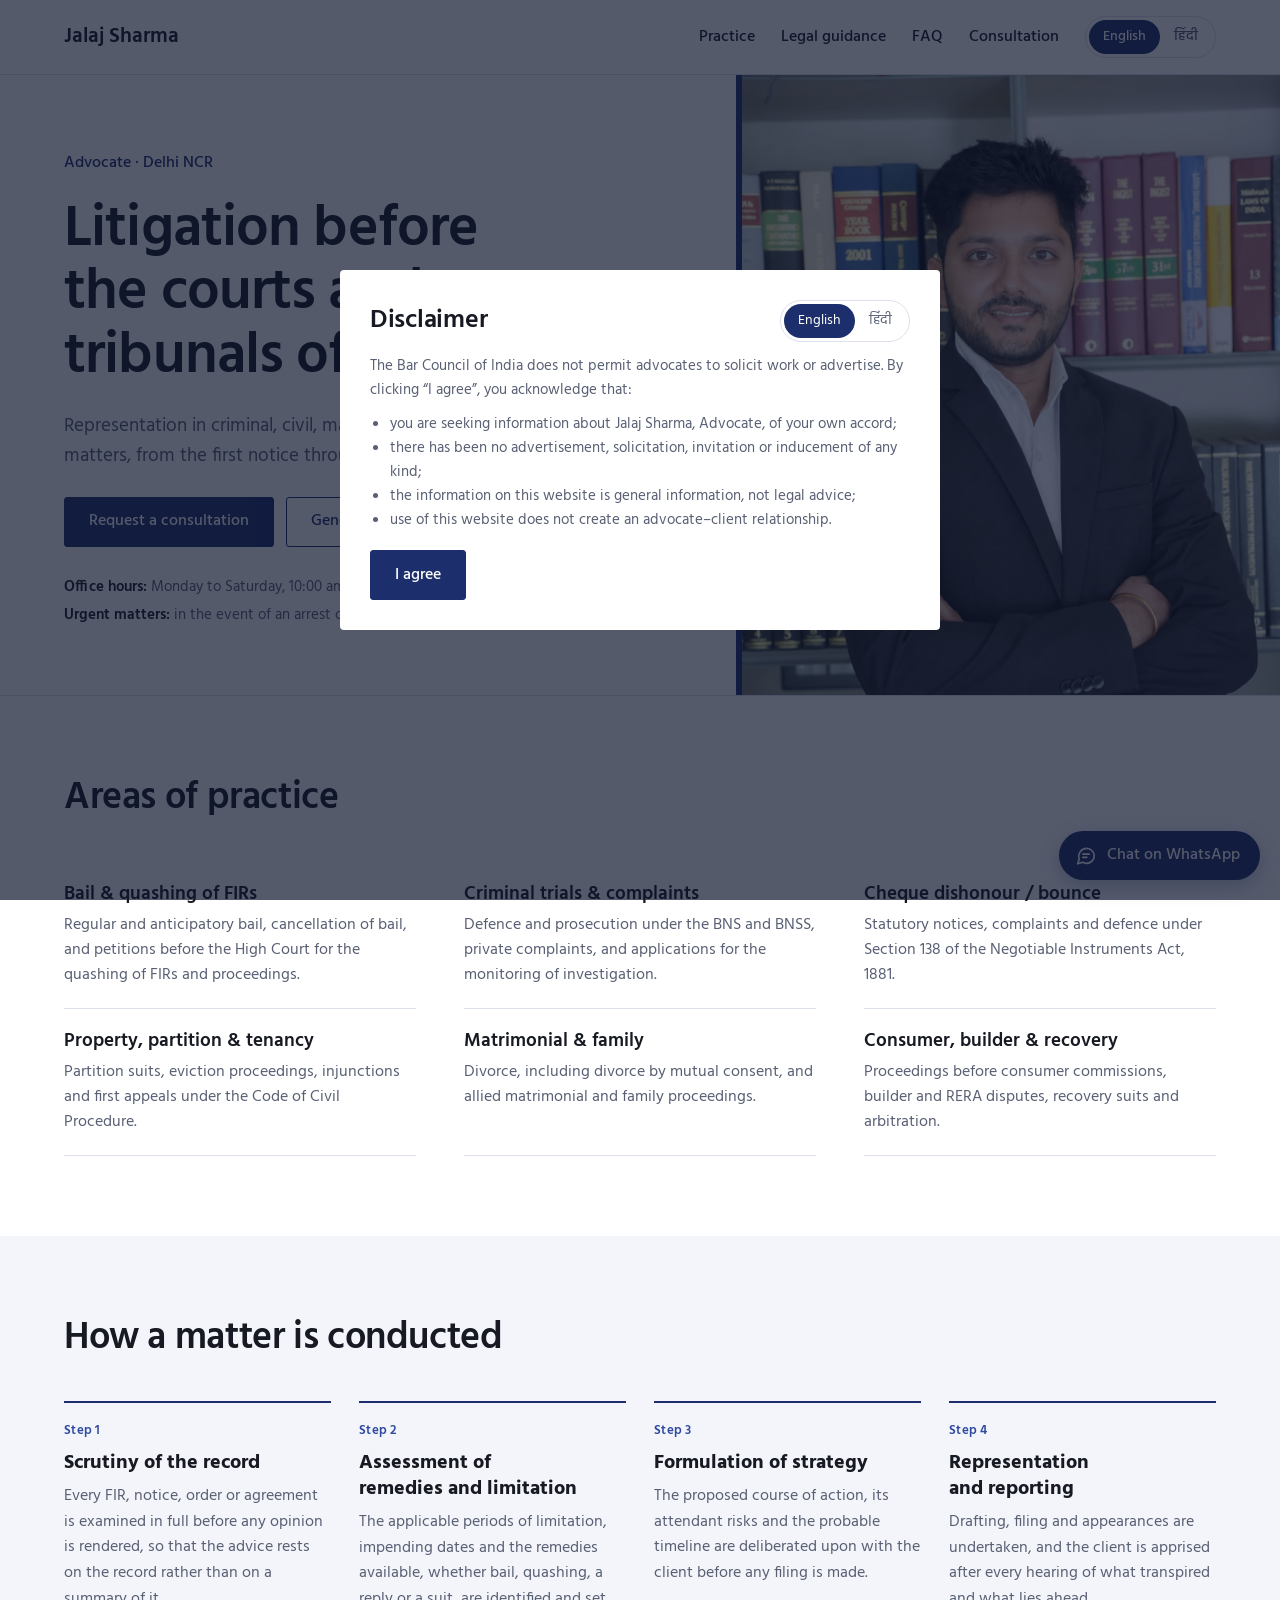
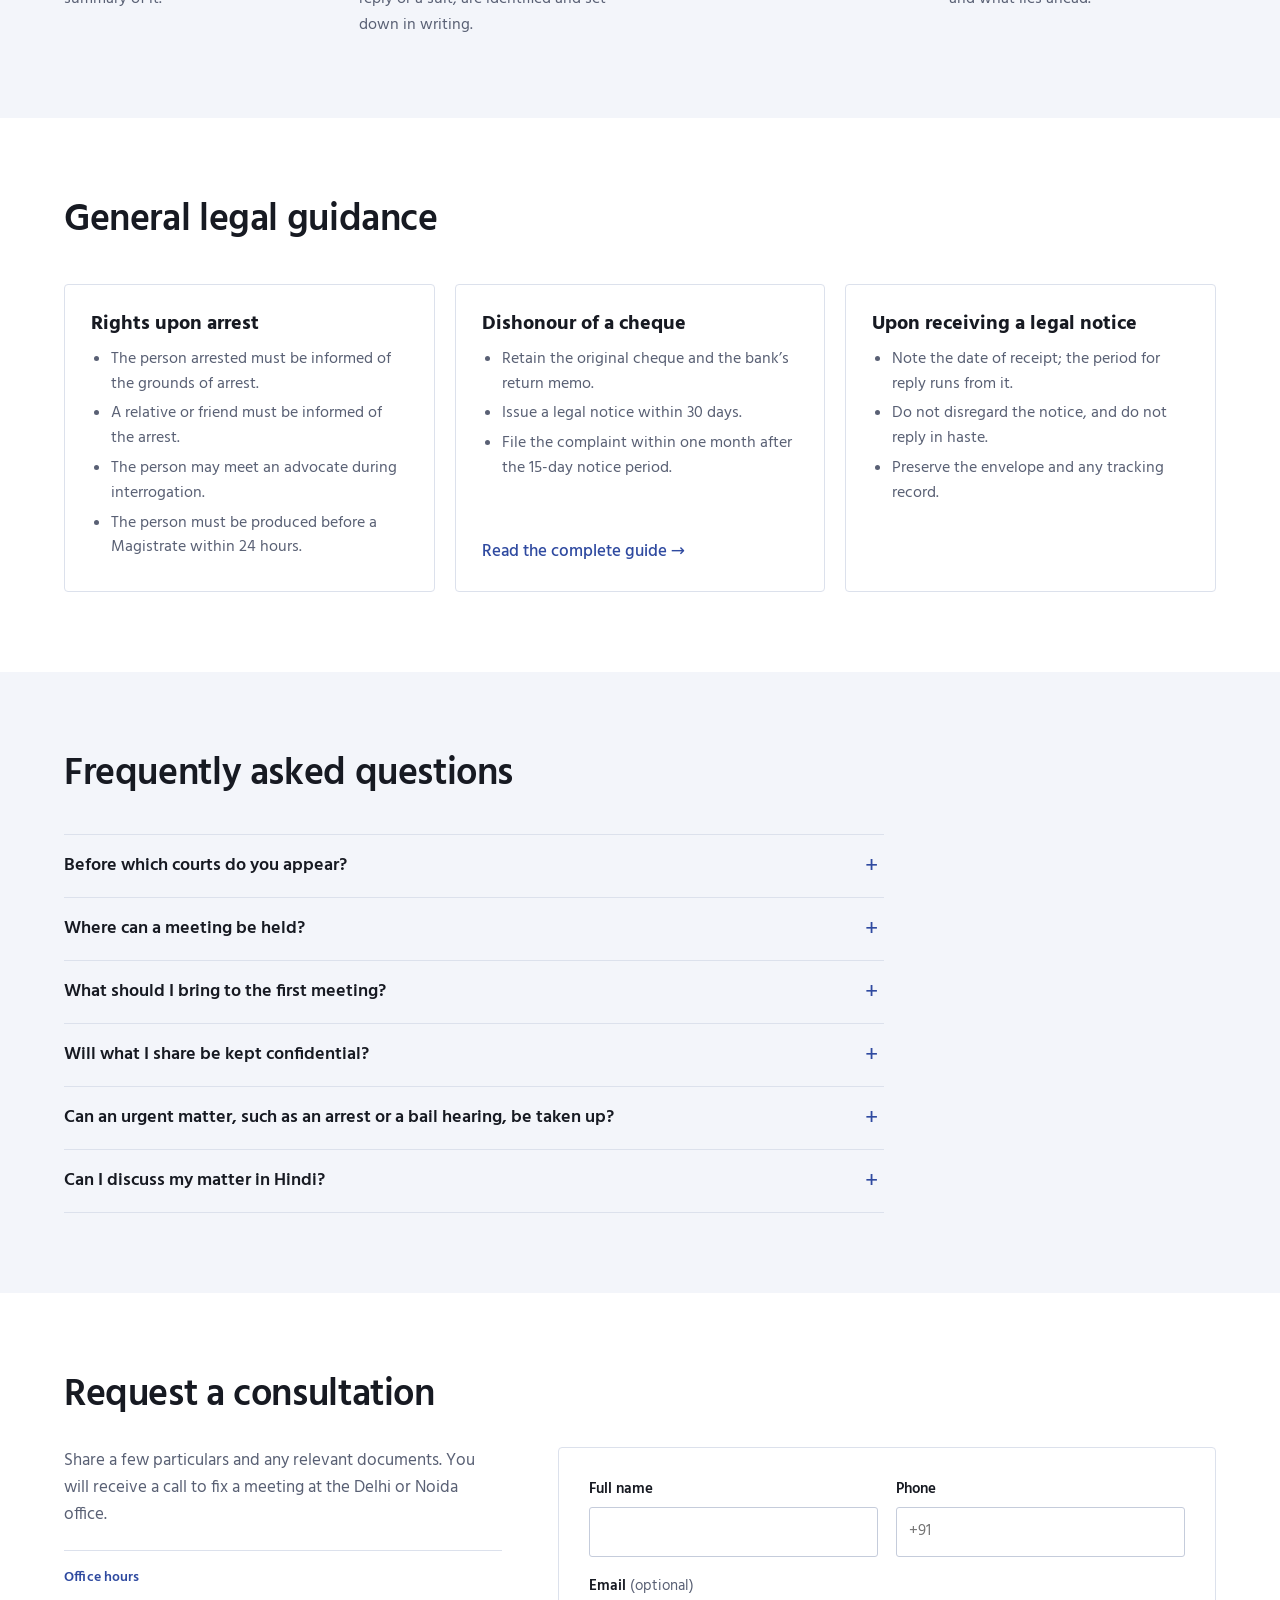
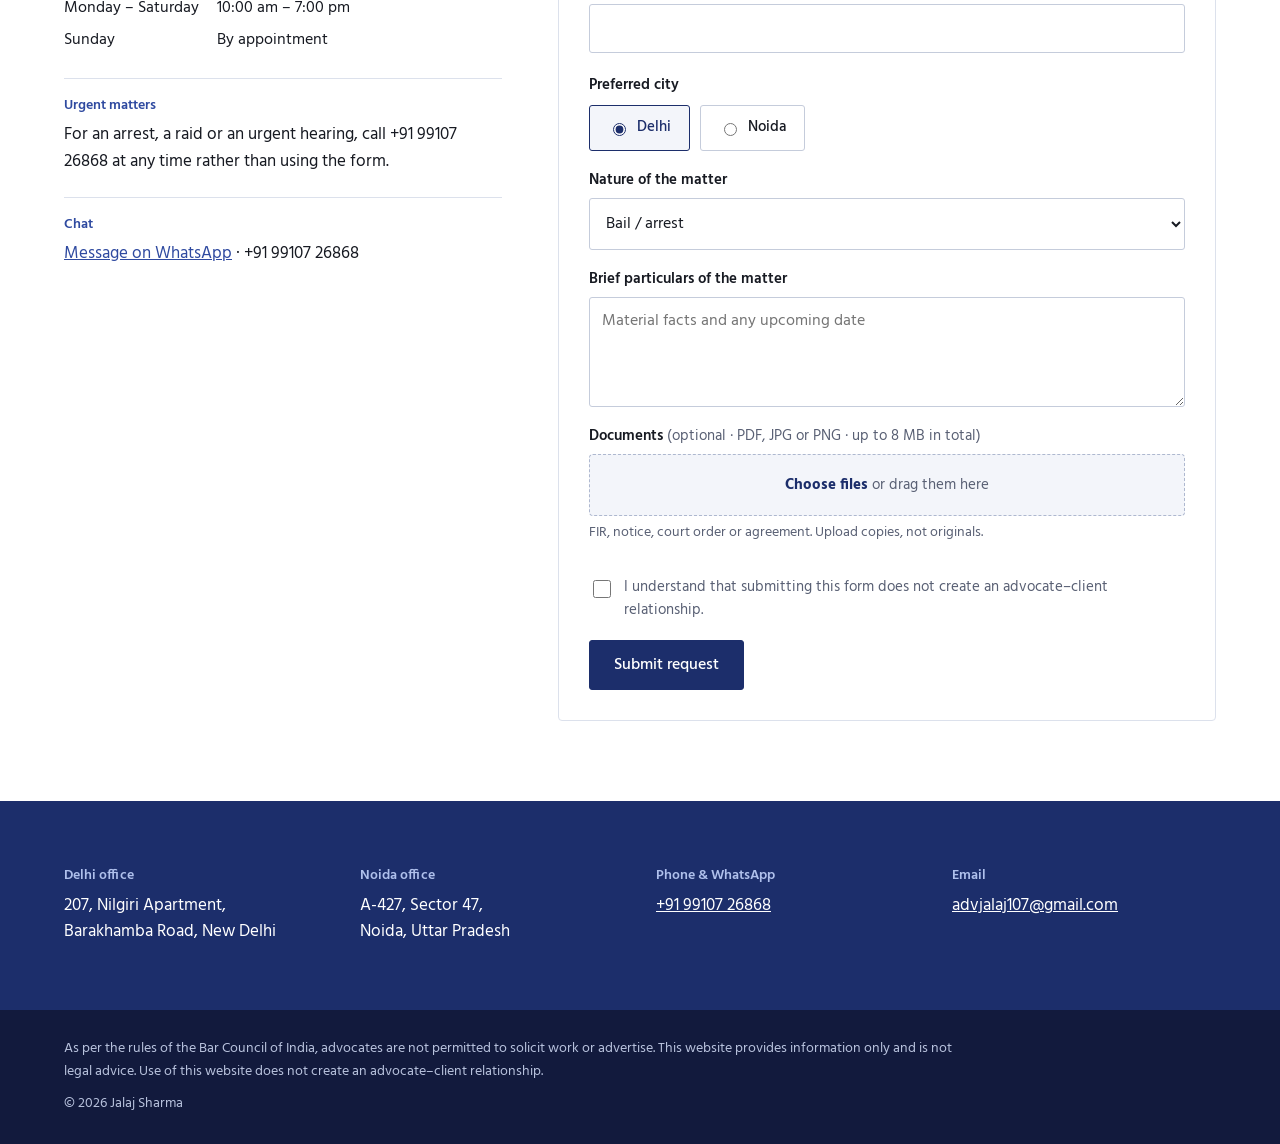
==== index.html @ ebbfea92 "Confirm office hours and urgent-matters answer Co-Authored-By: Claude Opus 5.5 <noreply@anthropic.co" ====
<!doctype html>
<html lang="en" data-lang="en">
<head>
<meta charset="utf-8">
<meta name="viewport" content="width=device-width, initial-scale=1, viewport-fit=cover">
<title>Jalaj Sharma, Advocate | Delhi NCR</title>
<meta name="description" content="Jalaj Sharma, Advocate, Delhi NCR. Criminal cases, bail, quashing of FIR, cheque bounce (Section 138), property, divorce and consumer cases before the courts and tribunals of Delhi NCR, with offices in Delhi and Noida.">
<link rel="canonical" href="https://advjalajsharma.in/">
<meta property="og:type" content="website">
<meta property="og:title" content="Jalaj Sharma, Advocate">
<meta property="og:description" content="Litigation before the courts and tribunals of Delhi NCR.">
<meta property="og:url" content="https://advjalajsharma.in/">
<meta property="og:image" content="https://advjalajsharma.in/assets/share.jpg">
<meta name="twitter:card" content="summary_large_image">
<link rel="icon" href="assets/favicon.svg" type="image/svg+xml">
<script type="application/ld+json">
{
  "@context": "https://schema.org",
  "@type": "Person",
  "name": "Jalaj Sharma",
  "jobTitle": "Advocate",
  "description": "Advocate practising civil and criminal law before the courts and tribunals of Delhi NCR.",
  "url": "https://advjalajsharma.in/",
  "image": "https://advjalajsharma.in/assets/jalaj-sharma.jpg",
  "email": "mailto:advjalaj107@gmail.com",
  "telephone": "+91-9910726868",
  "address": [{
    "@type": "PostalAddress",
    "streetAddress": "207, Nilgiri Apartment, Barakhamba Road",
    "addressLocality": "New Delhi",
    "addressRegion": "Delhi",
    "postalCode": "110001",
    "addressCountry": "IN"
  }, {
    "@type": "PostalAddress",
    "streetAddress": "A-427, Sector 47",
    "addressLocality": "Noida",
    "addressRegion": "Uttar Pradesh",
    "addressCountry": "IN"
  }],
  "knowsAbout": ["Criminal law", "Bail", "Quashing of FIR", "Cheque bounce cases", "Section 138 Negotiable Instruments Act", "Consumer disputes", "Property and partition disputes", "Matrimonial law"],
  "knowsLanguage": ["English", "Hindi"],
  "openingHours": "Mo-Sa 10:00-19:00"
}
</script>
<link rel="preconnect" href="https://fonts.googleapis.com">
<link rel="preconnect" href="https://fonts.gstatic.com" crossorigin>
<link href="https://fonts.googleapis.com/css2?family=Hind:wght@400;500;600&display=swap" rel="stylesheet">
<link rel="stylesheet" href="assets/site.css">
</head>
<body data-page="home">
<div class="gate" id="gate" role="dialog" aria-modal="true" aria-labelledby="gate-title">
  <div class="gate-box">
    <div class="gate-top">
      <h2 id="gate-title"><span class="e">Disclaimer</span><span class="h">अस्वीकरण</span></h2>
      <div class="lang" role="group" aria-label="Language">
        <button type="button" data-set="en" aria-pressed="true">English</button>
        <button type="button" data-set="hi" aria-pressed="false">हिंदी</button>
      </div>
    </div>
    <p class="e">The Bar Council of India does not permit advocates to solicit work or advertise. By clicking “I agree”, you acknowledge that:</p>
    <p class="h">बार काउंसिल ऑफ़ इंडिया के नियमों के अनुसार अधिवक्ता काम माँगने या विज्ञापन करने के लिए अधिकृत नहीं हैं। “मैं सहमत हूँ” पर क्लिक करके आप स्वीकार करते हैं कि:</p>
    <ul>
      <li><span class="e">you are seeking information about Jalaj Sharma, Advocate, of your own accord;</span><span class="h">आप अपनी इच्छा से जलज शर्मा, अधिवक्ता, के बारे में जानकारी ले रहे हैं;</span></li>
      <li><span class="e">there has been no advertisement, solicitation, invitation or inducement of any kind;</span><span class="h">किसी प्रकार का विज्ञापन, आग्रह, निमंत्रण या प्रलोभन नहीं दिया गया है;</span></li>
      <li><span class="e">the information on this website is general information, not legal advice;</span><span class="h">इस वेबसाइट की जानकारी केवल सामान्य जानकारी है, कानूनी सलाह नहीं;</span></li>
      <li><span class="e">use of this website does not create an advocate–client relationship.</span><span class="h">इस वेबसाइट के उपयोग से अधिवक्ता–मुवक्किल संबंध नहीं बनता।</span></li>
    </ul>
    <button type="button" class="btn btn-p" id="agree"><span class="e">I agree</span><span class="h">मैं सहमत हूँ</span></button>
  </div>
</div>


<a class="skip" href="#top">Skip to content</a>

<header>
  <div class="wrap bar">
    <a class="brand" href="#top"><span class="e">Jalaj Sharma</span><span class="h">जलज शर्मा</span></a>
    <nav aria-label="Main">
      <a href="#practice"><span class="e">Practice</span><span class="h">प्रैक्टिस</span></a>
      <a href="#guidance"><span class="e">Legal guidance</span><span class="h">कानूनी जानकारी</span></a>
      <a href="#faq"><span class="e">FAQ</span><span class="h">सवाल-जवाब</span></a>
      <a href="#consult"><span class="e">Consultation</span><span class="h">परामर्श</span></a>
      <div class="lang" role="group" aria-label="Language">
        <button type="button" data-set="en" aria-pressed="true">English</button>
        <button type="button" data-set="hi" aria-pressed="false">हिंदी</button>
      </div>
    </nav>
  </div>
</header>

<main id="top">
  <section class="hero">
    <div class="hero-txt">
      <div class="role"><span class="e">Advocate · Delhi NCR</span><span class="h">अधिवक्ता · दिल्ली एनसीआर</span></div>
      <h1><span class="e">Litigation before the courts and tribunals of <span class="u">Delhi NCR.</span></span><span class="h"><span class="u">दिल्ली एनसीआर</span> की अदालतों और न्यायाधिकरणों के समक्ष वकालत।</span></h1>
      <p class="lead"><span class="e">Representation in criminal, civil, matrimonial, property and consumer matters, from the first notice through to final arguments.</span><span class="h">फ़ौजदारी, दीवानी, वैवाहिक, संपत्ति और उपभोक्ता मामलों में पैरवी, पहले नोटिस से लेकर अंतिम बहस तक।</span></p>
      <div class="btns">
        <a class="btn btn-p" href="#consult"><span class="e">Request a consultation</span><span class="h">परामर्श का अनुरोध करें</span></a>
        <a class="btn btn-s" href="#guidance"><span class="e">General legal guidance</span><span class="h">सामान्य कानूनी जानकारी</span></a>
      </div>
      <div class="hours-strip">
        <span><b><span class="e">Office hours:</span><span class="h">कार्यालय समय:</span></b> <span class="e">Monday to Saturday, 10:00 am – 7:00 pm</span><span class="h">सोमवार से शनिवार, सुबह 10:00 – शाम 7:00</span></span>
        <span><b><span class="e">Urgent matters:</span><span class="h">तत्काल मामले:</span></b> <span class="e">in the event of an arrest or bail hearing, call +91 99107 26868</span><span class="h">गिरफ़्तारी या ज़मानत की सुनवाई होने पर +91 99107 26868 पर कॉल करें</span></span>
      </div>
    </div>
    <div class="photo"><img src="assets/jalaj-sharma.jpg" alt="Jalaj Sharma, Advocate" width="1023" height="1538"></div>
  </section>

  <section id="practice" class="section">
    <div class="wrap">
      <h2><span class="e">Areas of practice</span><span class="h">प्रैक्टिस के क्षेत्र</span></h2>
      <div class="practice">
        <div class="p-row"><h3><span class="e">Bail &amp; quashing of FIRs</span><span class="h">ज़मानत और एफ़आईआर रद्द कराना</span></h3><p><span class="e">Regular and anticipatory bail, cancellation of bail, and petitions before the High Court for the quashing of FIRs and proceedings.</span><span class="h">नियमित व अग्रिम ज़मानत, ज़मानत रद्द कराना, और उच्च न्यायालय में एफ़आईआर व कार्यवाही रद्द कराने की याचिकाएँ।</span></p></div>
        <div class="p-row"><h3><span class="e">Criminal trials &amp; complaints</span><span class="h">फ़ौजदारी मुकदमे और शिकायतें</span></h3><p><span class="e">Defence and prosecution under the BNS and BNSS, private complaints, and applications for the monitoring of investigation.</span><span class="h">बीएनएस और बीएनएसएस के तहत बचाव और अभियोजन, निजी शिकायतें, तथा जाँच की निगरानी के आवेदन।</span></p></div>
        <div class="p-row"><h3><span class="e">Cheque dishonour / bounce</span><span class="h">चेक बाउंस (धारा 138)</span></h3><p><span class="e">Statutory notices, complaints and defence under Section 138 of the Negotiable Instruments Act, 1881.</span><span class="h">परक्राम्य लिखत अधिनियम, 1881 की धारा 138 के तहत लीगल नोटिस, शिकायत और बचाव।</span></p></div>
        <div class="p-row"><h3><span class="e">Property, partition &amp; tenancy</span><span class="h">संपत्ति, बँटवारा और किरायेदारी</span></h3><p><span class="e">Partition suits, eviction proceedings, injunctions and first appeals under the Code of Civil Procedure.</span><span class="h">सिविल प्रक्रिया संहिता के तहत बँटवारे के वाद, बेदखली की कार्यवाही, निषेधाज्ञा और प्रथम अपीलें।</span></p></div>
        <div class="p-row"><h3><span class="e">Matrimonial &amp; family</span><span class="h">वैवाहिक और पारिवारिक मामले</span></h3><p><span class="e">Divorce, including divorce by mutual consent, and allied matrimonial and family proceedings.</span><span class="h">आपसी सहमति से तलाक सहित तलाक, और उससे जुड़ी वैवाहिक व पारिवारिक कार्यवाही।</span></p></div>
        <div class="p-row"><h3><span class="e">Consumer, builder &amp; recovery</span><span class="h">उपभोक्ता, बिल्डर और वसूली</span></h3><p><span class="e">Proceedings before consumer commissions, builder and RERA disputes, recovery suits and arbitration.</span><span class="h">उपभोक्ता आयोगों के समक्ष कार्यवाही, बिल्डर व रेरा विवाद, वसूली के वाद और मध्यस्थता।</span></p></div>
      </div>
    </div>
  </section>

  <section class="section band">
    <div class="wrap">
      <h2><span class="e">How a matter is conducted</span><span class="h">मामले का संचालन कैसे होता है</span></h2>
      <div class="steps">
        <div class="step"><h3><span class="e">Scrutiny of the record</span><span class="h">अभिलेख की जाँच</span></h3><p><span class="e">Every FIR, notice, order or agreement is examined in full before any opinion is rendered, so that the advice rests on the record rather than on a summary of it.</span><span class="h">कोई भी राय देने से पहले एफ़आईआर, नोटिस, आदेश या अनुबंध को पूरा पढ़ा जाता है, ताकि सलाह सारांश पर नहीं, बल्कि रिकॉर्ड पर आधारित हो।</span></p></div>
        <div class="step"><h3><span class="e">Assessment of remedies and limitation</span><span class="h">उपायों और परिसीमा का आकलन</span></h3><p><span class="e">The applicable periods of limitation, impending dates and the remedies available, whether bail, quashing, a reply or a suit, are identified and set down in writing.</span><span class="h">लागू परिसीमा अवधि, आगामी तारीखें और उपलब्ध उपाय, जैसे ज़मानत, एफ़आईआर रद्द कराना, जवाब या वाद, पहचान कर लिखित रूप में तय किए जाते हैं।</span></p></div>
        <div class="step"><h3><span class="e">Formulation of strategy</span><span class="h">रणनीति का निर्धारण</span></h3><p><span class="e">The proposed course of action, its attendant risks and the probable timeline are deliberated upon with the client before any filing is made.</span><span class="h">प्रस्तावित कार्यवाही, उसके जोखिम और संभावित समय-सीमा पर कोई भी याचिका दायर करने से पहले मुवक्किल के साथ विचार किया जाता है।</span></p></div>
        <div class="step"><h3><span class="e">Representation and reporting</span><span class="h">पैरवी और नियमित सूचना</span></h3><p><span class="e">Drafting, filing and appearances are undertaken, and the client is apprised after every hearing of what transpired and what lies ahead.</span><span class="h">ड्राफ़्टिंग, फ़ाइलिंग और अदालत में पेशी की जाती है, और हर सुनवाई के बाद मुवक्किल को बताया जाता है कि क्या हुआ और आगे क्या होगा।</span></p></div>
      </div>
    </div>
  </section>

  <section id="guidance" class="section">
    <div class="wrap">
      <h2><span class="e">General legal guidance</span><span class="h">सामान्य कानूनी जानकारी</span></h2>
      <div class="g-grid">
        <div class="g-card">
          <h3><span class="e">Rights upon arrest</span><span class="h">गिरफ़्तारी पर अधिकार</span></h3>
          <ul>
            <li><span class="e">The person arrested must be informed of the grounds of arrest.</span><span class="h">गिरफ़्तार व्यक्ति को गिरफ़्तारी के कारण बताए जाने चाहिए।</span></li>
            <li><span class="e">A relative or friend must be informed of the arrest.</span><span class="h">उसके किसी रिश्तेदार या मित्र को गिरफ़्तारी की सूचना दी जानी चाहिए।</span></li>
            <li><span class="e">The person may meet an advocate during interrogation.</span><span class="h">पूछताछ के दौरान वह अपने अधिवक्ता से मिल सकता है।</span></li>
            <li><span class="e">The person must be produced before a Magistrate within 24 hours.</span><span class="h">उसे 24 घंटे के भीतर मजिस्ट्रेट के सामने पेश किया जाना चाहिए।</span></li>
          </ul>
        </div>
        <div class="g-card">
          <h3><span class="e">Dishonour of a cheque</span><span class="h">चेक बाउंस होने पर</span></h3>
          <ul>
            <li><span class="e">Retain the original cheque and the bank’s return memo.</span><span class="h">मूल चेक और बैंक का रिटर्न मेमो संभाल कर रखें।</span></li>
            <li><span class="e">Issue a legal notice within 30 days.</span><span class="h">30 दिन के भीतर लीगल नोटिस भेजें।</span></li>
            <li><span class="e">File the complaint within one month after the 15-day notice period.</span><span class="h">नोटिस की 15 दिन की अवधि के बाद एक महीने के भीतर शिकायत दायर करें।</span></li>
          </ul>
          <a class="more e" href="cheque-bounce-what-to-do.html">Read the complete guide →</a><a class="more h" href="cheque-bounce-kya-kare.html" lang="hi">पूरी गाइड पढ़ें →</a>
        </div>
        <div class="g-card">
          <h3><span class="e">Upon receiving a legal notice</span><span class="h">लीगल नोटिस मिलने पर</span></h3>
          <ul>
            <li><span class="e">Note the date of receipt; the period for reply runs from it.</span><span class="h">नोटिस मिलने की तारीख नोट करें; जवाब की अवधि उसी से गिनी जाती है।</span></li>
            <li><span class="e">Do not disregard the notice, and do not reply in haste.</span><span class="h">नोटिस को नज़रअंदाज़ न करें और जल्दबाज़ी में जवाब न दें।</span></li>
            <li><span class="e">Preserve the envelope and any tracking record.</span><span class="h">लिफ़ाफ़ा और ट्रैकिंग रिकॉर्ड संभाल कर रखें।</span></li>
          </ul>
        </div>
      </div>
    </div>
  </section>

  <section id="faq" class="section band">
    <div class="wrap">
      <h2><span class="e">Frequently asked questions</span><span class="h">अक्सर पूछे जाने वाले सवाल</span></h2>
      <div class="faq">
        <details><summary><span class="e">Before which courts do you appear?</span><span class="h">आप किन अदालतों में पेश होते हैं?</span></summary><div class="ans"><p class="e">The courts and tribunals of Delhi NCR, including the district courts, the High Court and consumer commissions.</p><p class="h">दिल्ली एनसीआर की अदालतें और न्यायाधिकरण, जिनमें ज़िला अदालतें, उच्च न्यायालय और उपभोक्ता आयोग शामिल हैं।</p></div></details>
        <details><summary><span class="e">Where can a meeting be held?</span><span class="h">मुलाकात कहाँ हो सकती है?</span></summary><div class="ans"><p class="e">At the Delhi office on Barakhamba Road or the Noida office in Sector 47. The preferred city may be selected when requesting a consultation.</p><p class="h">बाराखंभा रोड स्थित दिल्ली कार्यालय या सेक्टर 47 स्थित नोएडा कार्यालय में। परामर्श का अनुरोध करते समय आप शहर चुन सकते हैं।</p></div></details>
        <details><summary><span class="e">What should I bring to the first meeting?</span><span class="h">पहली मुलाकात में क्या लेकर आएँ?</span></summary><div class="ans"><p class="e">Copies of the FIR, complaint, notice or court order, any agreement or receipts, relevant messages or emails, and a short chronology of important dates. Bring copies and keep the originals safe.</p><p class="h">एफ़आईआर, शिकायत, नोटिस या अदालत के आदेश की प्रतियाँ, कोई अनुबंध या रसीदें, संबंधित मैसेज या ईमेल, और महत्वपूर्ण तारीखों की एक छोटी सूची। प्रतियाँ लाएँ और मूल दस्तावेज़ सुरक्षित रखें।</p></div></details>
        <details><summary><span class="e">Will what I share be kept confidential?</span><span class="h">क्या मेरी जानकारी गोपनीय रहेगी?</span></summary><div class="ans"><p class="e">Yes. Communications with your advocate are confidential and privileged in law.</p><p class="h">हाँ। अधिवक्ता के साथ आपकी बातचीत गोपनीय है और कानून द्वारा संरक्षित है।</p></div></details>
        <details><summary><span class="e">Can an urgent matter, such as an arrest or a bail hearing, be taken up?</span><span class="h">क्या गिरफ़्तारी या ज़मानत जैसे तत्काल मामले लिए जाते हैं?</span></summary><div class="ans"><p class="e">Yes. In the event of an arrest or an urgent hearing, call directly rather than using the form.</p><p class="h">हाँ। गिरफ़्तारी या तत्काल सुनवाई की स्थिति में फ़ॉर्म भरने के बजाय सीधे कॉल करें।</p></div></details>
        <details><summary><span class="e">Can I discuss my matter in Hindi?</span><span class="h">क्या मैं अपने मामले पर हिंदी में बात कर सकता हूँ?</span></summary><div class="ans"><p class="e">Yes. Consultations are available in both Hindi and English.</p><p class="h">हाँ। परामर्श हिंदी और अंग्रेज़ी दोनों में उपलब्ध है।</p></div></details>
      </div>
    </div>
  </section>

  <section id="consult" class="section">
    <div class="wrap">
      <h2><span class="e">Request a consultation</span><span class="h">परामर्श का अनुरोध करें</span></h2>
      <div class="consult">
        <div class="c-info">
          <p><span class="e">Share a few particulars and any relevant documents. You will receive a call to fix a meeting at the Delhi or Noida office.</span><span class="h">कुछ जानकारी और संबंधित दस्तावेज़ भेजें। दिल्ली या नोएडा कार्यालय में मुलाकात तय करने के लिए आपको कॉल किया जाएगा।</span></p>
          <div class="c-block">
            <p class="k"><span class="e">Office hours</span><span class="h">कार्यालय समय</span></p>
            <table><tbody>
              <tr><td><span class="e">Monday – Saturday</span><span class="h">सोमवार – शनिवार</span></td><td><span class="e">10:00 am – 7:00 pm</span><span class="h">सुबह 10:00 – शाम 7:00</span></td></tr>
              <tr><td><span class="e">Sunday</span><span class="h">रविवार</span></td><td><span class="e">By appointment</span><span class="h">पूर्व समय लेकर</span></td></tr>
            </tbody></table>
          </div>
          <div class="c-block">
            <p class="k"><span class="e">Urgent matters</span><span class="h">तत्काल मामले</span></p>
            <p><span class="e">For an arrest, a raid or an urgent hearing, call +91 99107 26868 at any time rather than using the form.</span><span class="h">गिरफ़्तारी, छापे या तत्काल सुनवाई के लिए फ़ॉर्म के बजाय किसी भी समय +91 99107 26868 पर कॉल करें।</span></p>
          </div>
          <div class="c-block">
            <p class="k"><span class="e">Chat</span><span class="h">चैट</span></p>
            <p><a href="https://wa.me/919910726868" target="_blank" rel="noopener"><span class="e">Message on WhatsApp</span><span class="h">व्हाट्सऐप पर संदेश भेजें</span></a> · +91 99107 26868</p>
          </div>
        </div>

        <form id="cform" class="cform" novalidate data-endpoint="https://script.google.com/macros/s/AKfycbw-DBk3UZ9K4tbvAh1qsIKEf2laICJ3rRuC_xMWXwx2oCC4Y-k-BunsO1qJILMQmMb8/exec">
          <div class="hp" aria-hidden="true"><label for="f-website">Website</label><input id="f-website" type="text" tabindex="-1" autocomplete="off"></div>
          <div class="f-row">
            <div class="field"><label for="f-name"><span class="e">Full name</span><span class="h">पूरा नाम</span></label><input id="f-name" type="text" autocomplete="name"></div>
            <div class="field"><label for="f-phone"><span class="e">Phone</span><span class="h">फ़ोन</span></label><input id="f-phone" type="tel" autocomplete="tel" inputmode="tel" placeholder="+91"></div>
          </div>
          <div class="field"><label for="f-email"><span class="e">Email</span><span class="h">ईमेल</span> <span class="opt"><span class="e">(optional)</span><span class="h">(वैकल्पिक)</span></span></label><input id="f-email" type="email" autocomplete="email"></div>
          <fieldset>
            <span class="legend" id="city-l"><span class="e">Preferred city</span><span class="h">पसंदीदा शहर</span></span>
            <div class="cities" role="radiogroup" aria-labelledby="city-l">
              <label><input type="radio" name="city" id="c-delhi" value="Delhi" checked> <span class="e">Delhi</span><span class="h">दिल्ली</span></label>
              <label><input type="radio" name="city" id="c-noida" value="Noida"> <span class="e">Noida</span><span class="h">नोएडा</span></label>
            </div>
          </fieldset>
          <div class="field">
            <label for="f-type"><span class="e">Nature of the matter</span><span class="h">मामले का प्रकार</span></label>
            <select id="f-type">
              <option data-hi="ज़मानत / गिरफ़्तारी">Bail / arrest</option>
              <option data-hi="एफ़आईआर रद्द कराना">Quashing of FIR</option>
              <option data-hi="फ़ौजदारी शिकायत / मुकदमा">Criminal complaint / trial</option>
              <option data-hi="चेक बाउंस">Cheque bounce</option>
              <option data-hi="संपत्ति / किरायेदारी">Property / tenancy</option>
              <option data-hi="वैवाहिक / पारिवारिक">Matrimonial / family</option>
              <option data-hi="उपभोक्ता / बिल्डर">Consumer / builder</option>
              <option data-hi="वसूली / अन्य दीवानी">Recovery / other civil</option>
              <option data-hi="अन्य">Other</option>
            </select>
          </div>
          <div class="field"><label for="f-msg"><span class="e">Brief particulars of the matter</span><span class="h">मामले का संक्षिप्त विवरण</span></label><textarea id="f-msg" data-ph-en="Material facts and any upcoming date" data-ph-hi="मुख्य तथ्य और कोई आगामी तारीख" placeholder="Material facts and any upcoming date"></textarea></div>
          <div class="field">
            <span class="legend"><span class="e">Documents</span><span class="h">दस्तावेज़</span> <span class="opt"><span class="e">(optional · PDF, JPG or PNG · up to 8 MB in total)</span><span class="h">(वैकल्पिक · PDF, JPG या PNG · कुल 8 MB तक)</span></span></span>
            <div class="drop" id="drop" tabindex="0" role="button" aria-describedby="drop-h"><span class="e"><strong>Choose files</strong> or drag them here</span><span class="h"><strong>फ़ाइलें चुनें</strong> या यहाँ खींचकर छोड़ें</span></div>
            <input type="file" id="f-files" multiple accept=".pdf,.jpg,.jpeg,.png" hidden>
            <p class="hint" id="drop-h"><span class="e">FIR, notice, court order or agreement. Upload copies, not originals.</span><span class="h">एफ़आईआर, नोटिस, अदालत का आदेश या अनुबंध। मूल नहीं, प्रतियाँ अपलोड करें।</span></p>
            <ul class="files" id="flist"></ul>
            <p class="err" id="ferr" hidden></p>
          </div>
          <label class="check"><input type="checkbox" id="f-ok"> <span><span class="e">I understand that submitting this form does not create an advocate–client relationship.</span><span class="h">मैं समझता/समझती हूँ कि यह फ़ॉर्म भेजने से अधिवक्ता–मुवक्किल संबंध नहीं बनता।</span></span></label>
          <p class="err" id="formerr" hidden role="alert"></p>
          <button class="btn btn-p" type="submit" style="align-self:flex-start"><span class="e">Submit request</span><span class="h">अनुरोध भेजें</span></button>
          <div class="notice ok" id="sent" hidden role="status"><span class="e"><strong>Thank you. Your request has been received.</strong>You will receive a call to fix a meeting at the office of your choice.</span><span class="h"><strong>धन्यवाद। आपका अनुरोध मिल गया है।</strong>आपके चुने हुए कार्यालय में मुलाकात तय करने के लिए आपको कॉल किया जाएगा।</span></div>
          <div class="notice fail" id="failed" hidden role="alert"><span class="e"><strong>The request could not be sent.</strong>Please call or WhatsApp +91 99107 26868.</span><span class="h"><strong>अनुरोध नहीं भेजा जा सका।</strong>कृपया +91 99107 26868 पर कॉल या व्हाट्सऐप करें।</span></div>
        </form>
      </div>
    </div>
  </section>
</main>

<section class="contact" aria-label="Office details">
  <div class="wrap">
    <div><p class="k"><span class="e">Delhi office</span><span class="h">दिल्ली कार्यालय</span></p><p><span class="e">207, Nilgiri Apartment,<br>Barakhamba Road, New Delhi</span><span class="h">207, नीलगिरि अपार्टमेंट,<br>बाराखंभा रोड, नई दिल्ली</span></p></div>
    <div><p class="k"><span class="e">Noida office</span><span class="h">नोएडा कार्यालय</span></p><p><span class="e">A-427, Sector 47,<br>Noida, Uttar Pradesh</span><span class="h">ए-427, सेक्टर 47,<br>नोएडा, उत्तर प्रदेश</span></p></div>
    <div><p class="k"><span class="e">Phone &amp; WhatsApp</span><span class="h">फ़ोन और व्हाट्सऐप</span></p><p><a href="tel:+919910726868">+91 99107 26868</a></p></div>
    <div><p class="k"><span class="e">Email</span><span class="h">ईमेल</span></p><p><a href="mailto:advjalaj107@gmail.com">advjalaj107@gmail.com</a></p></div>
  </div>
</section>

<footer><div class="wrap">
  <p class="e">As per the rules of the Bar Council of India, advocates are not permitted to solicit work or advertise. This website provides information only and is not legal advice. Use of this website does not create an advocate–client relationship.</p>
  <p class="h">बार काउंसिल ऑफ़ इंडिया के नियमों के अनुसार अधिवक्ता काम माँगने या विज्ञापन करने के लिए अधिकृत नहीं हैं। यह वेबसाइट केवल जानकारी देती है और कानूनी सलाह नहीं है। इस वेबसाइट के उपयोग से अधिवक्ता–मुवक्किल संबंध नहीं बनता।</p>
  <p class="copy">© 2026 Jalaj Sharma</p>
</div></footer>

<a class="wa" href="https://wa.me/919910726868" target="_blank" rel="noopener" aria-label="Chat on WhatsApp">
  <svg viewBox="0 0 24 24" fill="none" stroke="currentColor" stroke-width="1.8" stroke-linecap="round" stroke-linejoin="round" aria-hidden="true"><path d="M21 11.5a8.5 8.5 0 0 1-12.6 7.4L3 20.5l1.6-5.2A8.5 8.5 0 1 1 21 11.5z"/><path d="M8.5 10h7M8.5 13.5h4.5"/></svg>
  <span class="lbl"><span class="e">Chat on WhatsApp</span><span class="h">व्हाट्सऐप पर चैट करें</span></span>
</a>

<script src="assets/site.js"></script>
</body>
</html>
---- assets/site.css ----
/* advjalajsharma.in — shared styles. Ink-blue on white; Hind for English and Hindi. */
:root{
  --paper:#FFFFFF; --wash:#F3F5FA; --ink:#1C2E6B; --ink-2:#2F4AA0; --text:#171A22; --muted:#596074; --rule:#DCE1EC;
  --flag-bg:#FFF4CC; --flag-text:#6B5200; --ok:#1E6B45; --bad:#9B1C1C;
  --sans:'Hind',system-ui,-apple-system,'Segoe UI',sans-serif;
  color-scheme:light;
}
*{box-sizing:border-box}
html{scroll-behavior:smooth}
body{margin:0;background:var(--paper);color:var(--text);font-family:var(--sans);font-size:17px;line-height:1.6;-webkit-font-smoothing:antialiased}
a{color:var(--ink-2)} a:hover{color:var(--ink)}
img{max-width:100%}
.wrap{max-width:1200px;margin:0 auto;padding-left:max(24px,env(safe-area-inset-left,0px));padding-right:max(24px,env(safe-area-inset-right,0px))}
.skip{position:absolute;left:-9999px}.skip:focus{left:16px;top:16px;background:var(--ink);color:#fff;padding:10px 16px;z-index:100}
:focus-visible{outline:2px solid var(--ink-2);outline-offset:3px}

/* one language at a time */
.h{display:none}
html[data-lang="hi"] .e{display:none}
html[data-lang="hi"] .h{display:revert}

h1,h2,h3{text-wrap:balance}
h2{font-size:clamp(28px,3.4vw,38px);line-height:1.2;font-weight:600;margin:0;letter-spacing:-.01em}
.section{padding-block:80px}
.band{background:var(--wash)}
.flag{display:inline-block;background:var(--flag-bg);color:var(--flag-text);font-size:12.5px;font-weight:500;line-height:1.4;padding:3px 9px;border-radius:3px;vertical-align:middle}

/* header */
header{border-bottom:1px solid var(--rule);background:var(--paper);position:sticky;top:env(safe-area-inset-top,0px);z-index:20}
body::before{content:"";position:fixed;inset:0 0 auto;height:env(safe-area-inset-top,0px);background:var(--paper);z-index:21}
.bar{display:flex;flex-wrap:wrap;align-items:center;justify-content:space-between;gap:10px 20px;padding-block:16px}
.brand{text-decoration:none;color:var(--text);font-weight:600;font-size:21px}
nav{display:flex;align-items:center;gap:6px 26px;flex-wrap:wrap;font-weight:500;font-size:15.5px}
nav a{color:var(--text);text-decoration:none;padding:8px 0}
nav a:hover{color:var(--ink-2)}
.lang{display:flex;border:1px solid var(--rule);border-radius:999px;padding:3px}
.lang button,.lang a{font:inherit;font-size:14px;border:0;background:none;color:var(--muted);padding:5px 14px;border-radius:999px;cursor:pointer;min-height:34px;display:inline-flex;align-items:center;text-decoration:none}
.lang [aria-pressed="true"],.lang [aria-current="true"]{background:var(--ink);color:#fff}

/* buttons */
.btns{display:flex;flex-wrap:wrap;gap:12px;margin-top:4px}
.btn{display:inline-flex;align-items:center;gap:8px;min-height:50px;padding:0 24px;border-radius:3px;font-weight:500;font-size:16px;text-decoration:none;border:1.5px solid var(--ink);cursor:pointer;font-family:inherit}
.btn-p{background:var(--ink);color:#fff}.btn-p:hover{background:var(--ink-2);border-color:var(--ink-2);color:#fff}
.btn-p[disabled]{opacity:.65;cursor:progress}
.btn-s{background:transparent;color:var(--ink)}.btn-s:hover{background:var(--wash);color:var(--ink)}

/* hero */
.hero{display:grid;grid-template-columns:minmax(0,1.15fr) minmax(0,.85fr);border-bottom:1px solid var(--rule)}
.hero-txt{padding:76px max(24px,4vw) 68px max(24px,calc((100vw - 1200px)/2 + 24px));display:flex;flex-direction:column;gap:22px}
.role{color:var(--ink);font-weight:500;font-size:16px}
.hero h1{margin:0;font-weight:600;font-size:clamp(38px,4.6vw,58px);line-height:1.1;letter-spacing:-.015em;max-width:660px}
html[data-lang="hi"] .hero h1{line-height:1.3;letter-spacing:0}
.u{background-image:linear-gradient(var(--ink-2),var(--ink-2));background-repeat:no-repeat;background-size:100% 4px;background-position:0 96%;padding-bottom:4px}
.lead{margin:0;color:var(--muted);font-size:18.5px;max-width:570px}
.hours-strip{display:flex;flex-direction:column;gap:4px;font-size:15px;color:var(--muted);padding-top:6px}
.hours-strip b{color:var(--text);font-weight:600}
.photo{border-left:6px solid var(--ink);min-height:580px;position:relative;background:var(--wash)}
.photo img{position:absolute;inset:0;width:100%;height:100%;object-fit:cover;object-position:center 20%}

/* practice */
.practice{display:grid;grid-template-columns:repeat(auto-fit,minmax(300px,1fr));gap:0 48px;margin-top:40px}
.p-row{padding:20px 0;border-bottom:1px solid var(--rule)}
.p-row h3{margin:0;font-size:19px;font-weight:600;line-height:1.35}
.p-row p{margin:6px 0 0;font-size:15.5px;color:var(--muted)}

/* approach */
.steps{display:grid;grid-template-columns:repeat(auto-fit,minmax(240px,1fr));gap:28px;margin-top:40px;counter-reset:s}
.step{counter-increment:s;border-top:2px solid var(--ink);padding-top:18px}
.step::before{content:"Step " counter(s);display:block;font-size:13px;font-weight:600;color:var(--ink-2);margin-bottom:8px;letter-spacing:.02em}
html[data-lang="hi"] .step::before{content:"चरण " counter(s)}
.step h3{margin:0 0 8px;font-size:20px;line-height:1.3}
.step p{margin:0;color:var(--muted);font-size:16px}

/* guidance */
.g-grid{display:grid;grid-template-columns:repeat(auto-fit,minmax(280px,1fr));gap:20px;margin-top:40px}
.g-card{background:var(--paper);border:1px solid var(--rule);border-radius:4px;padding:26px;display:flex;flex-direction:column;gap:10px}
.g-card h3{margin:0;font-size:20px;line-height:1.3}
.g-card ul{margin:0;padding-left:20px;color:var(--muted);font-size:15.5px}
.g-card li{margin-bottom:5px}
.g-card a.more{font-weight:500;margin-top:auto;text-decoration:none}
.g-card a.more:hover{text-decoration:underline}

/* faq (home + articles) */
.faq{max-width:820px;margin-top:36px;border-top:1px solid var(--rule)}
.faq details{border-bottom:1px solid var(--rule)}
.faq summary{cursor:pointer;list-style:none;padding:18px 40px 18px 0;position:relative;font-weight:600;font-size:18px;line-height:1.45;color:var(--text)}
.faq summary::-webkit-details-marker{display:none}
.faq summary::after{content:"+";position:absolute;right:6px;top:15px;font-size:24px;font-weight:400;color:var(--ink-2)}
.faq details[open] summary::after{content:"−"}
.faq .ans{padding:0 0 20px;color:var(--muted);font-size:16.5px}
.faq .ans p,.faq details > p{margin:0}
.faq details > p{padding:0 0 20px;color:var(--muted);font-size:16.5px;line-height:1.7}

/* consultation */
.consult{display:grid;grid-template-columns:minmax(0,.8fr) minmax(0,1.2fr);gap:56px;margin-top:28px}
.c-info{display:flex;flex-direction:column;gap:22px}
.c-info > p{margin:0;color:var(--muted)}
.c-block{border-top:1px solid var(--rule);padding-top:16px}
.c-block .k{font-size:13.5px;font-weight:600;color:var(--ink-2);margin:0 0 4px}
.c-block p{margin:0}
.c-block table{border-collapse:collapse;font-size:16px;font-variant-numeric:tabular-nums}
.c-block td{padding:3px 18px 3px 0;vertical-align:top}
.cform{background:var(--paper);border:1px solid var(--rule);border-radius:4px;padding:30px;display:flex;flex-direction:column;gap:18px}
.f-row{display:grid;grid-template-columns:repeat(auto-fit,minmax(200px,1fr));gap:18px}
.field{display:flex;flex-direction:column;gap:6px;min-width:0}
.cform label,.legend{font-size:14.5px;font-weight:600}
.opt{font-weight:400;color:var(--muted)}
.cform input[type=text],.cform input[type=tel],.cform input[type=email],.cform select,.cform textarea{font:inherit;font-size:16px;padding:11px 12px;border:1px solid #C5CCDB;border-radius:3px;background:#fff;color:var(--text);width:100%;min-height:46px}
.cform textarea{min-height:110px;resize:vertical}
.cform input:focus,.cform select:focus,.cform textarea:focus{outline:2px solid var(--ink-2);outline-offset:0;border-color:var(--ink-2)}
.cform fieldset{border:0;margin:0;padding:0;min-width:0}
.hp{position:absolute;left:-9999px;width:1px;height:1px;overflow:hidden}
.cities{display:flex;gap:10px;flex-wrap:wrap;margin-top:6px}
.cities label{display:flex;align-items:center;gap:8px;border:1px solid #C5CCDB;border-radius:3px;padding:10px 18px;font-weight:500;cursor:pointer;min-height:46px}
.cities input{accent-color:var(--ink)}
.cities label:has(input:checked){border-color:var(--ink);background:var(--wash);color:var(--ink)}
.drop{border:1.5px dashed #AEB8CF;border-radius:4px;padding:18px;text-align:center;color:var(--muted);font-size:15px;cursor:pointer;background:var(--wash)}
.drop.over{border-color:var(--ink-2);background:#E7ECF8}
.drop strong{color:var(--ink)}
.files{list-style:none;margin:8px 0 0;padding:0;font-size:14.5px}
.files li{display:flex;justify-content:space-between;gap:10px;padding:6px 0;border-bottom:1px solid var(--rule);min-width:0}
.files li span{overflow-wrap:anywhere}
.files button{font:inherit;font-size:13.5px;border:0;background:none;color:var(--ink-2);cursor:pointer;padding:0 4px;min-height:28px;flex:none}
.hint{font-size:13.5px;color:var(--muted);margin:0}
.err{font-size:14px;color:var(--bad);margin:0}
.check{display:flex;gap:10px;align-items:flex-start;font-size:14.5px;font-weight:400 !important;color:var(--muted)}
.check input{margin-top:4px;accent-color:var(--ink);width:18px;height:18px;flex:none}
.notice{border-radius:4px;padding:18px 20px;font-size:16px}
.notice.ok{border:1px solid #BFDCCB;background:#EEF7F1;color:var(--ok)}
.notice.fail{border:1px solid #E8C4C4;background:#FBEFEF;color:var(--bad)}
.notice strong{display:block;margin-bottom:2px}

/* whatsapp floating */
.wa{position:fixed;right:calc(20px + env(safe-area-inset-right,0px));bottom:calc(20px + env(safe-area-inset-bottom,0px));z-index:30;display:flex;align-items:center;gap:10px;background:var(--ink);color:#fff;text-decoration:none;border-radius:999px;padding:12px 20px 12px 16px;font-weight:500;font-size:15.5px;box-shadow:0 6px 20px rgba(28,46,107,.28)}
.wa:hover{background:var(--ink-2);color:#fff}
.wa svg{width:22px;height:22px;flex:none}

/* contact + footer */
.contact{background:var(--ink);color:#fff}
.contact .wrap{padding-block:64px;display:grid;grid-template-columns:repeat(auto-fit,minmax(240px,1fr));gap:32px}
.contact .k{font-size:13.5px;font-weight:600;color:#AFC0EC;margin:0 0 6px}
.contact p{margin:0;font-size:16.5px}
.contact a{color:#fff;overflow-wrap:anywhere}
footer{background:#121A3D;color:#B9C3DE;font-size:13.5px;line-height:1.7}
footer .wrap{padding-block:28px}
footer p{margin:0;max-width:900px}
footer .copy{margin-top:10px}

/* disclaimer */
.gate{position:fixed;inset:0;background:rgba(14,20,45,.7);display:flex;align-items:center;justify-content:center;padding:16px;z-index:60}
.gate[hidden]{display:none}
.gate-box{background:#fff;max-width:600px;width:100%;max-height:calc(100% - 32px);overflow:auto;padding:30px;border-radius:4px}
.gate-top{display:flex;justify-content:space-between;align-items:center;gap:12px;margin-bottom:12px;flex-wrap:wrap}
.gate-box h2{font-size:26px}
.gate-box p,.gate-box ul{font-size:15px;color:var(--muted);line-height:1.6}
.gate-box p{margin:0 0 10px}.gate-box ul{margin:0 0 18px;padding-left:20px}

/* article pages */
.article{max-width:740px;margin:0 auto;padding-block:56px 88px}
.crumb{font-size:14.5px;margin:0 0 26px;color:var(--muted)}
.crumb a{color:var(--muted);text-decoration:none}.crumb a:hover{color:var(--ink-2)}
.article .tag{margin:0 0 12px;font-size:14px;font-weight:600;color:var(--ink-2)}
.article h1{font-weight:600;font-size:clamp(32px,4.2vw,44px);line-height:1.18;margin:0 0 18px;letter-spacing:-.01em}
html[lang="hi"] .article h1{line-height:1.35;letter-spacing:0}
.byline{font-size:15px;color:var(--muted);margin:0 0 34px;padding-bottom:22px;border-bottom:1px solid var(--rule)}
.summary{background:var(--wash);border-left:4px solid var(--ink);padding:22px 26px;margin:0 0 36px}
.summary .sum-h{margin:0 0 10px;font-size:14px;font-weight:600;color:var(--ink)}
.summary ol{margin:0;padding-left:22px;font-size:16.5px;line-height:1.6}
.summary li{margin-bottom:6px}
.prose{font-size:18px;line-height:1.75;color:#2B2F3A}
.prose p{margin:0 0 20px}
.prose h2{font-size:27px;line-height:1.3;margin:46px 0 14px;color:var(--text)}
.prose h3{font-size:19px;font-weight:600;margin:28px 0 8px;color:var(--text)}
.prose ul,.prose ol{margin:0 0 20px;padding-left:24px}
.prose li{margin-bottom:8px}
.prose strong{color:var(--text)}
.prose .faq{margin:0 0 28px}
.timeline-wrap{overflow-x:auto;margin:0 0 24px}
.prose table{border-collapse:collapse;width:100%;font-size:16px;line-height:1.5}
.prose th,.prose td{text-align:left;vertical-align:top;padding:12px 14px;border-bottom:1px solid var(--rule)}
.prose th{font-size:14px;font-weight:600;color:var(--ink);background:var(--wash)}
.prose td:first-child{font-weight:600;color:var(--text)}
.lang-link{font-size:16px}
.note{font-size:14.5px;line-height:1.65;color:var(--muted);border-top:1px solid var(--rule);padding-top:20px;margin-top:40px}
.back{display:inline-block;margin-top:20px;font-weight:500}

@media (max-width:860px){
  .hero{grid-template-columns:1fr}
  .hero-txt{padding:44px max(24px,env(safe-area-inset-right,0px)) 40px max(24px,env(safe-area-inset-left,0px))}
  .photo{min-height:420px;border-left:0;border-top:6px solid var(--ink);order:-1}
  .consult{grid-template-columns:1fr;gap:36px}
  .section{padding-block:56px}
  .cform{padding:20px}
  header{position:static}
  .wa .lbl{display:none}.wa{padding:14px}
  .article{padding-block:36px 64px}.prose{font-size:17px}.prose h2{font-size:24px}
}
@media (prefers-reduced-motion:reduce){html{scroll-behavior:auto}}
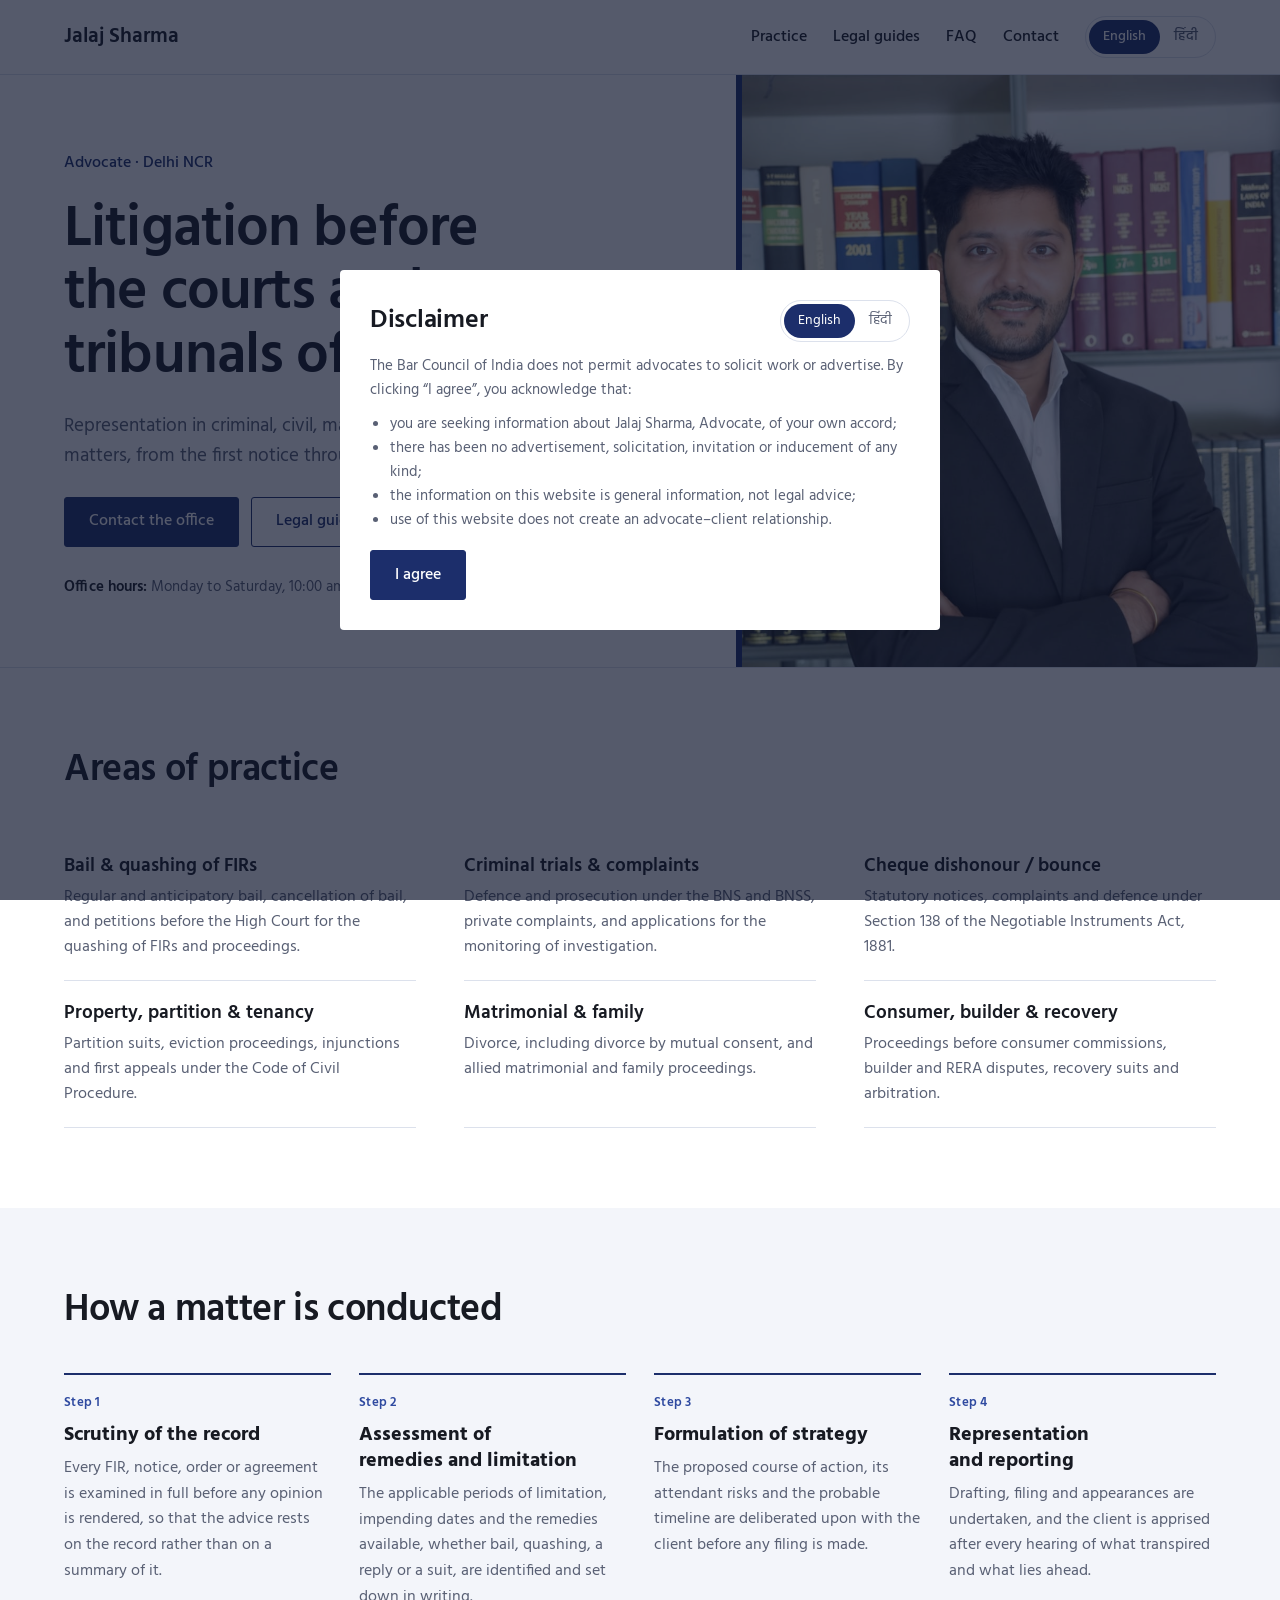
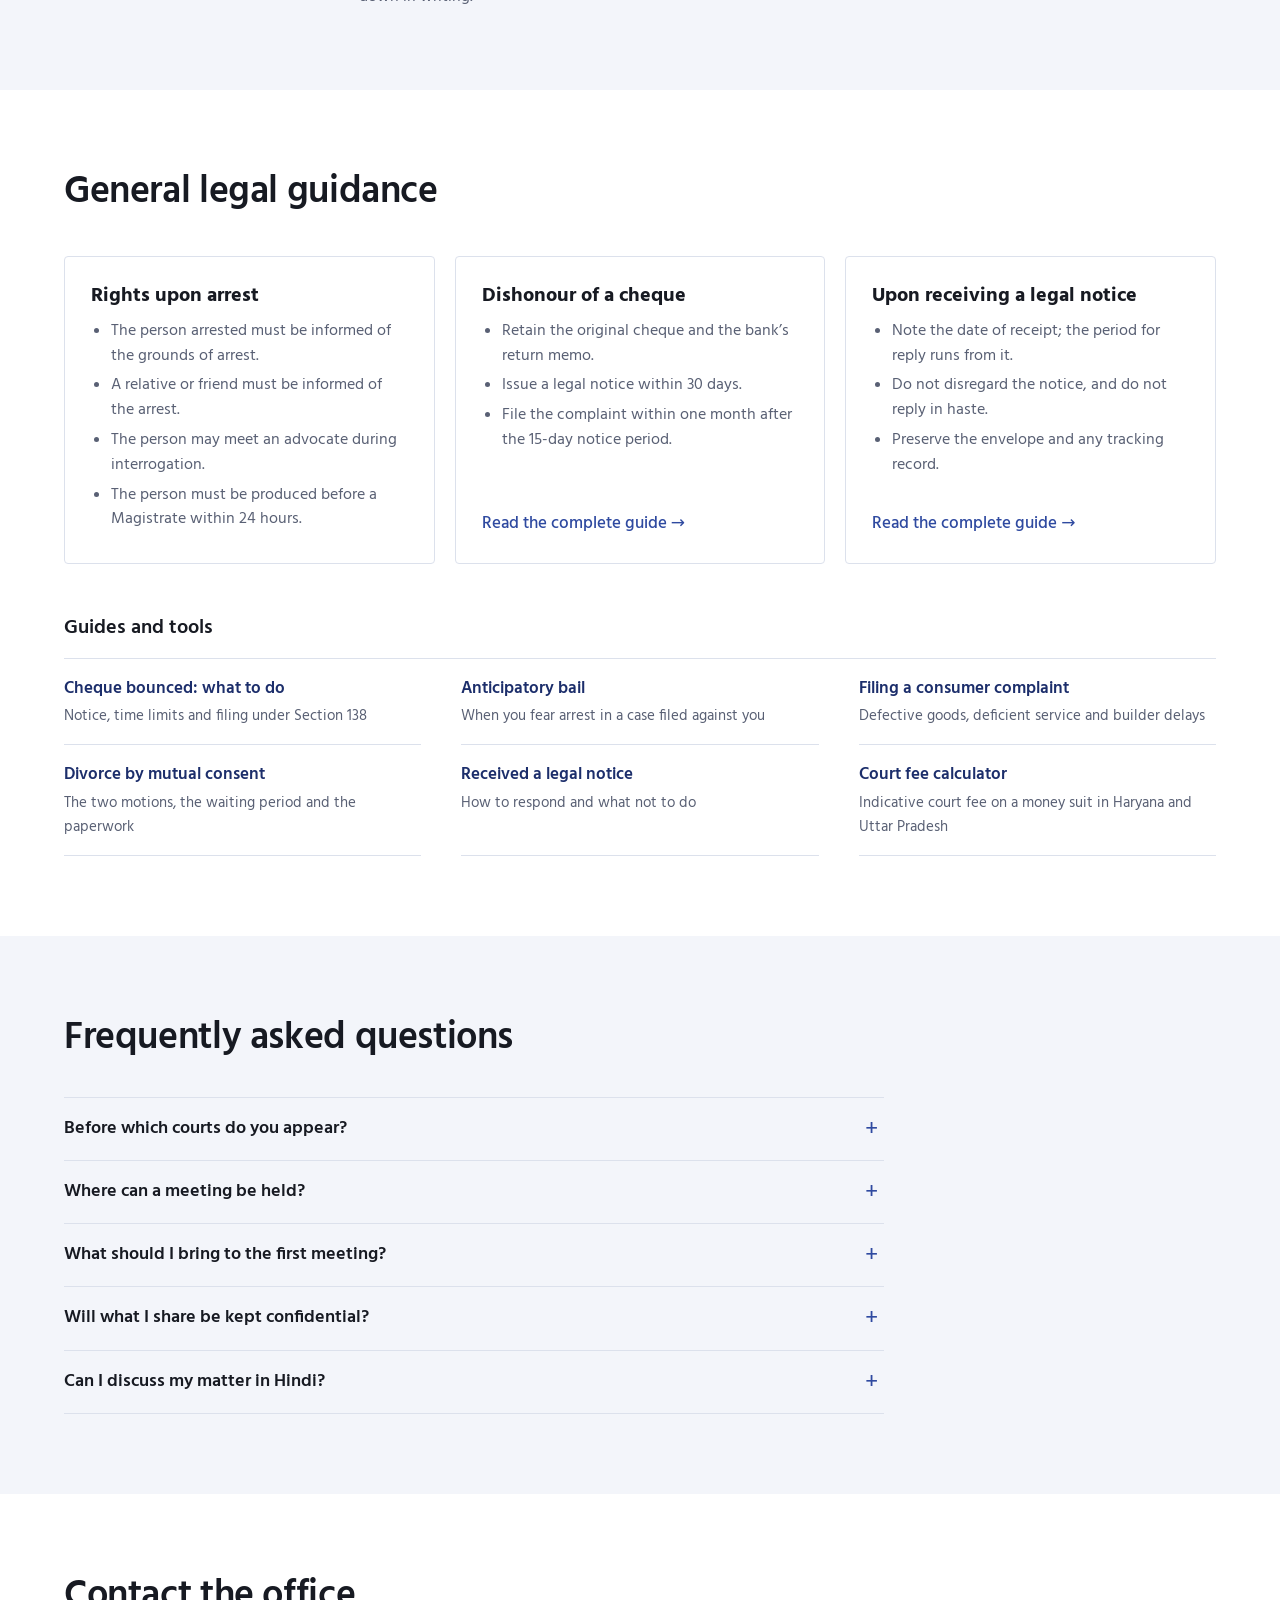
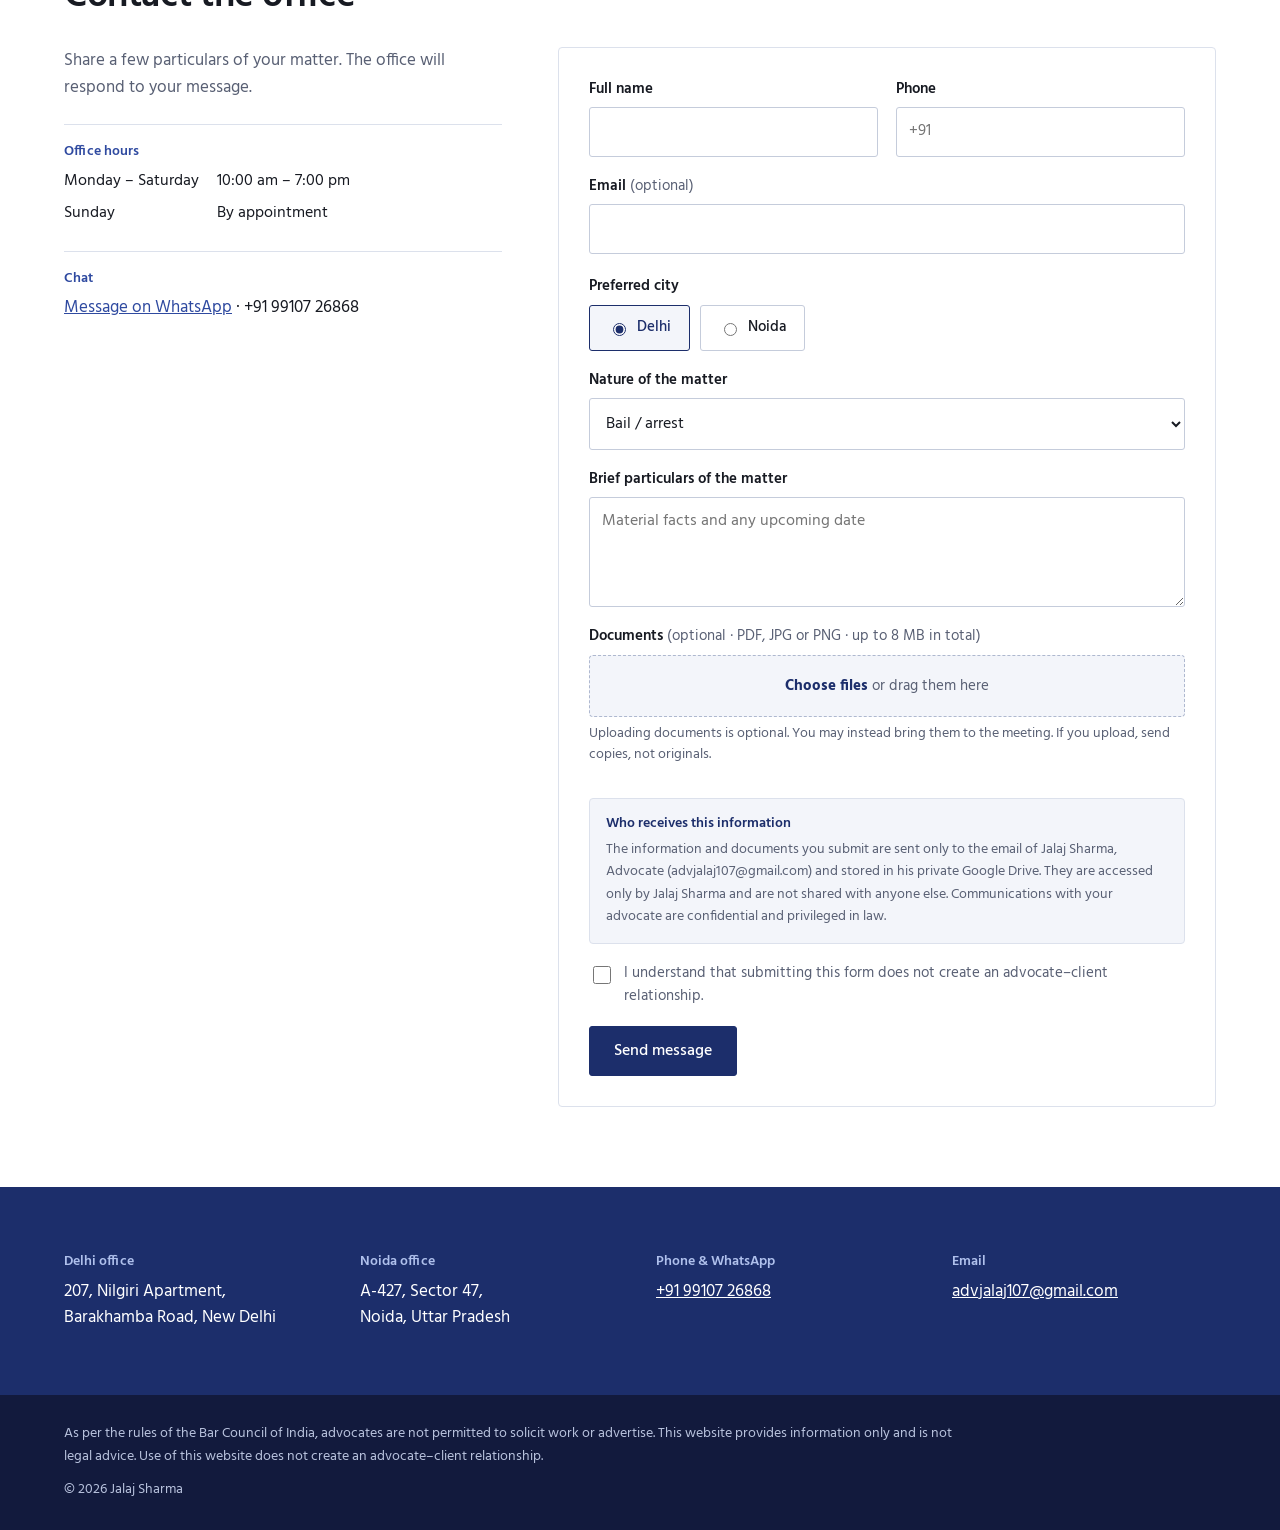
==== commit d618427d: "Preview: contact wording, privacy note, 6-part guides, new articles, court fee calculator Co-Authore" ====
--- a/index.html
+++ b/index.html
@@ -78,9 +78,9 @@
     <a class="brand" href="#top"><span class="e">Jalaj Sharma</span><span class="h">जलज शर्मा</span></a>
     <nav aria-label="Main">
       <a href="#practice"><span class="e">Practice</span><span class="h">प्रैक्टिस</span></a>
-      <a href="#guidance"><span class="e">Legal guidance</span><span class="h">कानूनी जानकारी</span></a>
+      <a href="#guidance"><span class="e">Legal guides</span><span class="h">कानूनी जानकारी</span></a>
       <a href="#faq"><span class="e">FAQ</span><span class="h">सवाल-जवाब</span></a>
-      <a href="#consult"><span class="e">Consultation</span><span class="h">परामर्श</span></a>
+      <a href="#consult"><span class="e">Contact</span><span class="h">संपर्क</span></a>
       <div class="lang" role="group" aria-label="Language">
         <button type="button" data-set="en" aria-pressed="true">English</button>
         <button type="button" data-set="hi" aria-pressed="false">हिंदी</button>
@@ -96,12 +96,11 @@
       <h1><span class="e">Litigation before the courts and tribunals of <span class="u">Delhi NCR.</span></span><span class="h"><span class="u">दिल्ली एनसीआर</span> की अदालतों और न्यायाधिकरणों के समक्ष वकालत।</span></h1>
       <p class="lead"><span class="e">Representation in criminal, civil, matrimonial, property and consumer matters, from the first notice through to final arguments.</span><span class="h">फ़ौजदारी, दीवानी, वैवाहिक, संपत्ति और उपभोक्ता मामलों में पैरवी, पहले नोटिस से लेकर अंतिम बहस तक।</span></p>
       <div class="btns">
-        <a class="btn btn-p" href="#consult"><span class="e">Request a consultation</span><span class="h">परामर्श का अनुरोध करें</span></a>
-        <a class="btn btn-s" href="#guidance"><span class="e">General legal guidance</span><span class="h">सामान्य कानूनी जानकारी</span></a>
+        <a class="btn btn-p" href="#consult"><span class="e">Contact the office</span><span class="h">कार्यालय से संपर्क करें</span></a>
+        <a class="btn btn-s" href="#guidance"><span class="e">Legal guides</span><span class="h">कानूनी जानकारी</span></a>
       </div>
       <div class="hours-strip">
         <span><b><span class="e">Office hours:</span><span class="h">कार्यालय समय:</span></b> <span class="e">Monday to Saturday, 10:00 am – 7:00 pm</span><span class="h">सोमवार से शनिवार, सुबह 10:00 – शाम 7:00</span></span>
-        <span><b><span class="e">Urgent matters:</span><span class="h">तत्काल मामले:</span></b> <span class="e">in the event of an arrest or bail hearing, call +91 99107 26868</span><span class="h">गिरफ़्तारी या ज़मानत की सुनवाई होने पर +91 99107 26868 पर कॉल करें</span></span>
       </div>
     </div>
     <div class="photo"><img src="assets/jalaj-sharma.jpg" alt="Jalaj Sharma, Advocate" width="1023" height="1538"></div>
@@ -162,8 +161,19 @@
             <li><span class="e">Do not disregard the notice, and do not reply in haste.</span><span class="h">नोटिस को नज़रअंदाज़ न करें और जल्दबाज़ी में जवाब न दें।</span></li>
             <li><span class="e">Preserve the envelope and any tracking record.</span><span class="h">लिफ़ाफ़ा और ट्रैकिंग रिकॉर्ड संभाल कर रखें।</span></li>
           </ul>
-        </div>
-      </div>
+          <a class="more" href="legal-notice-received.html"><span class="e">Read the complete guide →</span><span class="h">पूरी गाइड पढ़ें (अंग्रेज़ी में) →</span></a>
+        </div>
+      </div>
+
+      <h3 class="guides-h"><span class="e">Guides and tools</span><span class="h">गाइड और टूल</span></h3>
+      <ul class="guides">
+        <li><a href="cheque-bounce-what-to-do.html" class="e">Cheque bounced: what to do</a><a href="cheque-bounce-kya-kare.html" class="h" lang="hi">चेक बाउंस होने पर क्या करें</a><span class="e">Notice, time limits and filing under Section 138</span><span class="h">लीगल नोटिस, समय-सीमा और धारा 138 के तहत केस</span></li>
+        <li><a href="anticipatory-bail.html"><span class="e">Anticipatory bail</span><span class="h">अग्रिम ज़मानत (अंग्रेज़ी में)</span></a><span class="e">When you fear arrest in a case filed against you</span><span class="h">जब आपके विरुद्ध केस में गिरफ़्तारी की आशंका हो</span></li>
+        <li><a href="consumer-complaint.html"><span class="e">Filing a consumer complaint</span><span class="h">उपभोक्ता शिकायत (अंग्रेज़ी में)</span></a><span class="e">Defective goods, deficient service and builder delays</span><span class="h">ख़राब सामान, कमी वाली सेवा और बिल्डर की देरी</span></li>
+        <li><a href="mutual-consent-divorce.html"><span class="e">Divorce by mutual consent</span><span class="h">आपसी सहमति से तलाक (अंग्रेज़ी में)</span></a><span class="e">The two motions, the waiting period and the paperwork</span><span class="h">दो मोशन, प्रतीक्षा अवधि और दस्तावेज़</span></li>
+        <li><a href="legal-notice-received.html"><span class="e">Received a legal notice</span><span class="h">लीगल नोटिस मिला है (अंग्रेज़ी में)</span></a><span class="e">How to respond and what not to do</span><span class="h">जवाब कैसे दें और क्या न करें</span></li>
+        <li><a href="court-fee-calculator.html"><span class="e">Court fee calculator</span><span class="h">कोर्ट फ़ीस कैलकुलेटर</span></a><span class="e">Indicative court fee on a money suit in Haryana and Uttar Pradesh</span><span class="h">हरियाणा और उत्तर प्रदेश में वसूली वाद की अनुमानित कोर्ट फ़ीस</span></li>
+      </ul>
     </div>
   </section>
 
@@ -172,10 +182,9 @@
       <h2><span class="e">Frequently asked questions</span><span class="h">अक्सर पूछे जाने वाले सवाल</span></h2>
       <div class="faq">
         <details><summary><span class="e">Before which courts do you appear?</span><span class="h">आप किन अदालतों में पेश होते हैं?</span></summary><div class="ans"><p class="e">The courts and tribunals of Delhi NCR, including the district courts, the High Court and consumer commissions.</p><p class="h">दिल्ली एनसीआर की अदालतें और न्यायाधिकरण, जिनमें ज़िला अदालतें, उच्च न्यायालय और उपभोक्ता आयोग शामिल हैं।</p></div></details>
-        <details><summary><span class="e">Where can a meeting be held?</span><span class="h">मुलाकात कहाँ हो सकती है?</span></summary><div class="ans"><p class="e">At the Delhi office on Barakhamba Road or the Noida office in Sector 47. The preferred city may be selected when requesting a consultation.</p><p class="h">बाराखंभा रोड स्थित दिल्ली कार्यालय या सेक्टर 47 स्थित नोएडा कार्यालय में। परामर्श का अनुरोध करते समय आप शहर चुन सकते हैं।</p></div></details>
+        <details><summary><span class="e">Where can a meeting be held?</span><span class="h">मुलाकात कहाँ हो सकती है?</span></summary><div class="ans"><p class="e">At the Delhi office on Barakhamba Road or the Noida office in Sector 47. The preferred city may be selected when contacting the office.</p><p class="h">बाराखंभा रोड स्थित दिल्ली कार्यालय या सेक्टर 47 स्थित नोएडा कार्यालय में। कार्यालय से संपर्क करते समय आप शहर चुन सकते हैं।</p></div></details>
         <details><summary><span class="e">What should I bring to the first meeting?</span><span class="h">पहली मुलाकात में क्या लेकर आएँ?</span></summary><div class="ans"><p class="e">Copies of the FIR, complaint, notice or court order, any agreement or receipts, relevant messages or emails, and a short chronology of important dates. Bring copies and keep the originals safe.</p><p class="h">एफ़आईआर, शिकायत, नोटिस या अदालत के आदेश की प्रतियाँ, कोई अनुबंध या रसीदें, संबंधित मैसेज या ईमेल, और महत्वपूर्ण तारीखों की एक छोटी सूची। प्रतियाँ लाएँ और मूल दस्तावेज़ सुरक्षित रखें।</p></div></details>
         <details><summary><span class="e">Will what I share be kept confidential?</span><span class="h">क्या मेरी जानकारी गोपनीय रहेगी?</span></summary><div class="ans"><p class="e">Yes. Communications with your advocate are confidential and privileged in law.</p><p class="h">हाँ। अधिवक्ता के साथ आपकी बातचीत गोपनीय है और कानून द्वारा संरक्षित है।</p></div></details>
-        <details><summary><span class="e">Can an urgent matter, such as an arrest or a bail hearing, be taken up?</span><span class="h">क्या गिरफ़्तारी या ज़मानत जैसे तत्काल मामले लिए जाते हैं?</span></summary><div class="ans"><p class="e">Yes. In the event of an arrest or an urgent hearing, call directly rather than using the form.</p><p class="h">हाँ। गिरफ़्तारी या तत्काल सुनवाई की स्थिति में फ़ॉर्म भरने के बजाय सीधे कॉल करें।</p></div></details>
         <details><summary><span class="e">Can I discuss my matter in Hindi?</span><span class="h">क्या मैं अपने मामले पर हिंदी में बात कर सकता हूँ?</span></summary><div class="ans"><p class="e">Yes. Consultations are available in both Hindi and English.</p><p class="h">हाँ। परामर्श हिंदी और अंग्रेज़ी दोनों में उपलब्ध है।</p></div></details>
       </div>
     </div>
@@ -183,20 +192,16 @@
 
   <section id="consult" class="section">
     <div class="wrap">
-      <h2><span class="e">Request a consultation</span><span class="h">परामर्श का अनुरोध करें</span></h2>
+      <h2><span class="e">Contact the office</span><span class="h">कार्यालय से संपर्क करें</span></h2>
       <div class="consult">
         <div class="c-info">
-          <p><span class="e">Share a few particulars and any relevant documents. You will receive a call to fix a meeting at the Delhi or Noida office.</span><span class="h">कुछ जानकारी और संबंधित दस्तावेज़ भेजें। दिल्ली या नोएडा कार्यालय में मुलाकात तय करने के लिए आपको कॉल किया जाएगा।</span></p>
+          <p><span class="e">Share a few particulars of your matter. The office will respond to your message.</span><span class="h">अपने मामले की कुछ जानकारी भेजें। कार्यालय आपके संदेश का उत्तर देगा।</span></p>
           <div class="c-block">
             <p class="k"><span class="e">Office hours</span><span class="h">कार्यालय समय</span></p>
             <table><tbody>
               <tr><td><span class="e">Monday – Saturday</span><span class="h">सोमवार – शनिवार</span></td><td><span class="e">10:00 am – 7:00 pm</span><span class="h">सुबह 10:00 – शाम 7:00</span></td></tr>
               <tr><td><span class="e">Sunday</span><span class="h">रविवार</span></td><td><span class="e">By appointment</span><span class="h">पूर्व समय लेकर</span></td></tr>
             </tbody></table>
-          </div>
-          <div class="c-block">
-            <p class="k"><span class="e">Urgent matters</span><span class="h">तत्काल मामले</span></p>
-            <p><span class="e">For an arrest, a raid or an urgent hearing, call +91 99107 26868 at any time rather than using the form.</span><span class="h">गिरफ़्तारी, छापे या तत्काल सुनवाई के लिए फ़ॉर्म के बजाय किसी भी समय +91 99107 26868 पर कॉल करें।</span></p>
           </div>
           <div class="c-block">
             <p class="k"><span class="e">Chat</span><span class="h">चैट</span></p>
@@ -237,15 +242,20 @@
             <span class="legend"><span class="e">Documents</span><span class="h">दस्तावेज़</span> <span class="opt"><span class="e">(optional · PDF, JPG or PNG · up to 8 MB in total)</span><span class="h">(वैकल्पिक · PDF, JPG या PNG · कुल 8 MB तक)</span></span></span>
             <div class="drop" id="drop" tabindex="0" role="button" aria-describedby="drop-h"><span class="e"><strong>Choose files</strong> or drag them here</span><span class="h"><strong>फ़ाइलें चुनें</strong> या यहाँ खींचकर छोड़ें</span></div>
             <input type="file" id="f-files" multiple accept=".pdf,.jpg,.jpeg,.png" hidden>
-            <p class="hint" id="drop-h"><span class="e">FIR, notice, court order or agreement. Upload copies, not originals.</span><span class="h">एफ़आईआर, नोटिस, अदालत का आदेश या अनुबंध। मूल नहीं, प्रतियाँ अपलोड करें।</span></p>
+            <p class="hint" id="drop-h"><span class="e">Uploading documents is optional. You may instead bring them to the meeting. If you upload, send copies, not originals.</span><span class="h">दस्तावेज़ अपलोड करना वैकल्पिक है। आप उन्हें मुलाकात के समय भी ला सकते हैं। अपलोड करें तो मूल नहीं, प्रतियाँ भेजें।</span></p>
             <ul class="files" id="flist"></ul>
             <p class="err" id="ferr" hidden></p>
           </div>
+          <div class="privacy" id="privacy">
+            <p class="k"><span class="e">Who receives this information</span><span class="h">यह जानकारी किसे मिलती है</span></p>
+            <p class="e">The information and documents you submit are sent only to the email of Jalaj Sharma, Advocate (advjalaj107@gmail.com) and stored in his private Google Drive. They are accessed only by Jalaj Sharma and are not shared with anyone else. Communications with your advocate are confidential and privileged in law.</p>
+            <p class="h">आपके द्वारा भेजी गई जानकारी और दस्तावेज़ केवल जलज शर्मा, अधिवक्ता, के ईमेल (advjalaj107@gmail.com) पर भेजे जाते हैं और उनकी निजी गूगल ड्राइव में सुरक्षित रखे जाते हैं। इन्हें केवल जलज शर्मा देखते हैं और किसी अन्य के साथ साझा नहीं किया जाता। अधिवक्ता के साथ आपकी बातचीत गोपनीय है और कानून द्वारा संरक्षित है।</p>
+          </div>
           <label class="check"><input type="checkbox" id="f-ok"> <span><span class="e">I understand that submitting this form does not create an advocate–client relationship.</span><span class="h">मैं समझता/समझती हूँ कि यह फ़ॉर्म भेजने से अधिवक्ता–मुवक्किल संबंध नहीं बनता।</span></span></label>
           <p class="err" id="formerr" hidden role="alert"></p>
-          <button class="btn btn-p" type="submit" style="align-self:flex-start"><span class="e">Submit request</span><span class="h">अनुरोध भेजें</span></button>
-          <div class="notice ok" id="sent" hidden role="status"><span class="e"><strong>Thank you. Your request has been received.</strong>You will receive a call to fix a meeting at the office of your choice.</span><span class="h"><strong>धन्यवाद। आपका अनुरोध मिल गया है।</strong>आपके चुने हुए कार्यालय में मुलाकात तय करने के लिए आपको कॉल किया जाएगा।</span></div>
-          <div class="notice fail" id="failed" hidden role="alert"><span class="e"><strong>The request could not be sent.</strong>Please call or WhatsApp +91 99107 26868.</span><span class="h"><strong>अनुरोध नहीं भेजा जा सका।</strong>कृपया +91 99107 26868 पर कॉल या व्हाट्सऐप करें।</span></div>
+          <button class="btn btn-p" type="submit" style="align-self:flex-start"><span class="e">Send message</span><span class="h">संदेश भेजें</span></button>
+          <div class="notice ok" id="sent" hidden role="status"><span class="e"><strong>Thank you. Your message has been received.</strong>The office will respond to your message.</span><span class="h"><strong>धन्यवाद। आपका संदेश मिल गया है।</strong>कार्यालय आपके संदेश का उत्तर देगा।</span></div>
+          <div class="notice fail" id="failed" hidden role="alert"><span class="e"><strong>The message could not be sent.</strong>Please call or WhatsApp +91 99107 26868.</span><span class="h"><strong>संदेश नहीं भेजा जा सका।</strong>कृपया +91 99107 26868 पर कॉल या व्हाट्सऐप करें।</span></div>
         </form>
       </div>
     </div>
@@ -267,10 +277,6 @@
   <p class="copy">© 2026 Jalaj Sharma</p>
 </div></footer>
 
-<a class="wa" href="https://wa.me/919910726868" target="_blank" rel="noopener" aria-label="Chat on WhatsApp">
-  <svg viewBox="0 0 24 24" fill="none" stroke="currentColor" stroke-width="1.8" stroke-linecap="round" stroke-linejoin="round" aria-hidden="true"><path d="M21 11.5a8.5 8.5 0 0 1-12.6 7.4L3 20.5l1.6-5.2A8.5 8.5 0 1 1 21 11.5z"/><path d="M8.5 10h7M8.5 13.5h4.5"/></svg>
-  <span class="lbl"><span class="e">Chat on WhatsApp</span><span class="h">व्हाट्सऐप पर चैट करें</span></span>
-</a>
 
 <script src="assets/site.js"></script>
 </body>
--- a/assets/site.css
+++ b/assets/site.css
@@ -79,6 +79,17 @@
 .g-card li{margin-bottom:5px}
 .g-card a.more{font-weight:500;margin-top:auto;text-decoration:none}
 .g-card a.more:hover{text-decoration:underline}
+
+.guides-h{margin:48px 0 0;font-size:20px;font-weight:600}
+.guides{list-style:none;margin:14px 0 0;padding:0;display:grid;grid-template-columns:repeat(auto-fit,minmax(300px,1fr));gap:0 40px;border-top:1px solid var(--rule)}
+.guides li{padding:16px 0;border-bottom:1px solid var(--rule);display:flex;flex-direction:column;gap:2px;min-width:0}
+.guides li > a,.guides li > a span{font-weight:600;font-size:17px;text-decoration:none;color:var(--ink)}
+.guides li > a:hover,.guides li > a:hover span{color:var(--ink-2);text-decoration:underline}
+.guides li > span{font-size:15px;color:var(--muted)}
+html[data-lang="hi"] .guides li > a.e,html[data-lang="hi"] .guides li > span.e{display:none}
+.privacy{background:var(--wash);border:1px solid var(--rule);border-radius:4px;padding:14px 16px;font-size:14px;line-height:1.6;color:var(--muted)}
+.privacy .k{margin:0 0 4px;font-weight:600;color:var(--ink);font-size:14px}
+.privacy p{margin:0}
 
 /* faq (home + articles) */
 .faq{max-width:820px;margin-top:36px;border-top:1px solid var(--rule)}
@@ -181,6 +192,7 @@
 .prose th{font-size:14px;font-weight:600;color:var(--ink);background:var(--wash)}
 .prose td:first-child{font-weight:600;color:var(--text)}
 .lang-link{font-size:16px}
+.prose h2 .qn{color:var(--ink-2);margin-right:2px}
 .note{font-size:14.5px;line-height:1.65;color:var(--muted);border-top:1px solid var(--rule);padding-top:20px;margin-top:40px}
 .back{display:inline-block;margin-top:20px;font-weight:500}
 
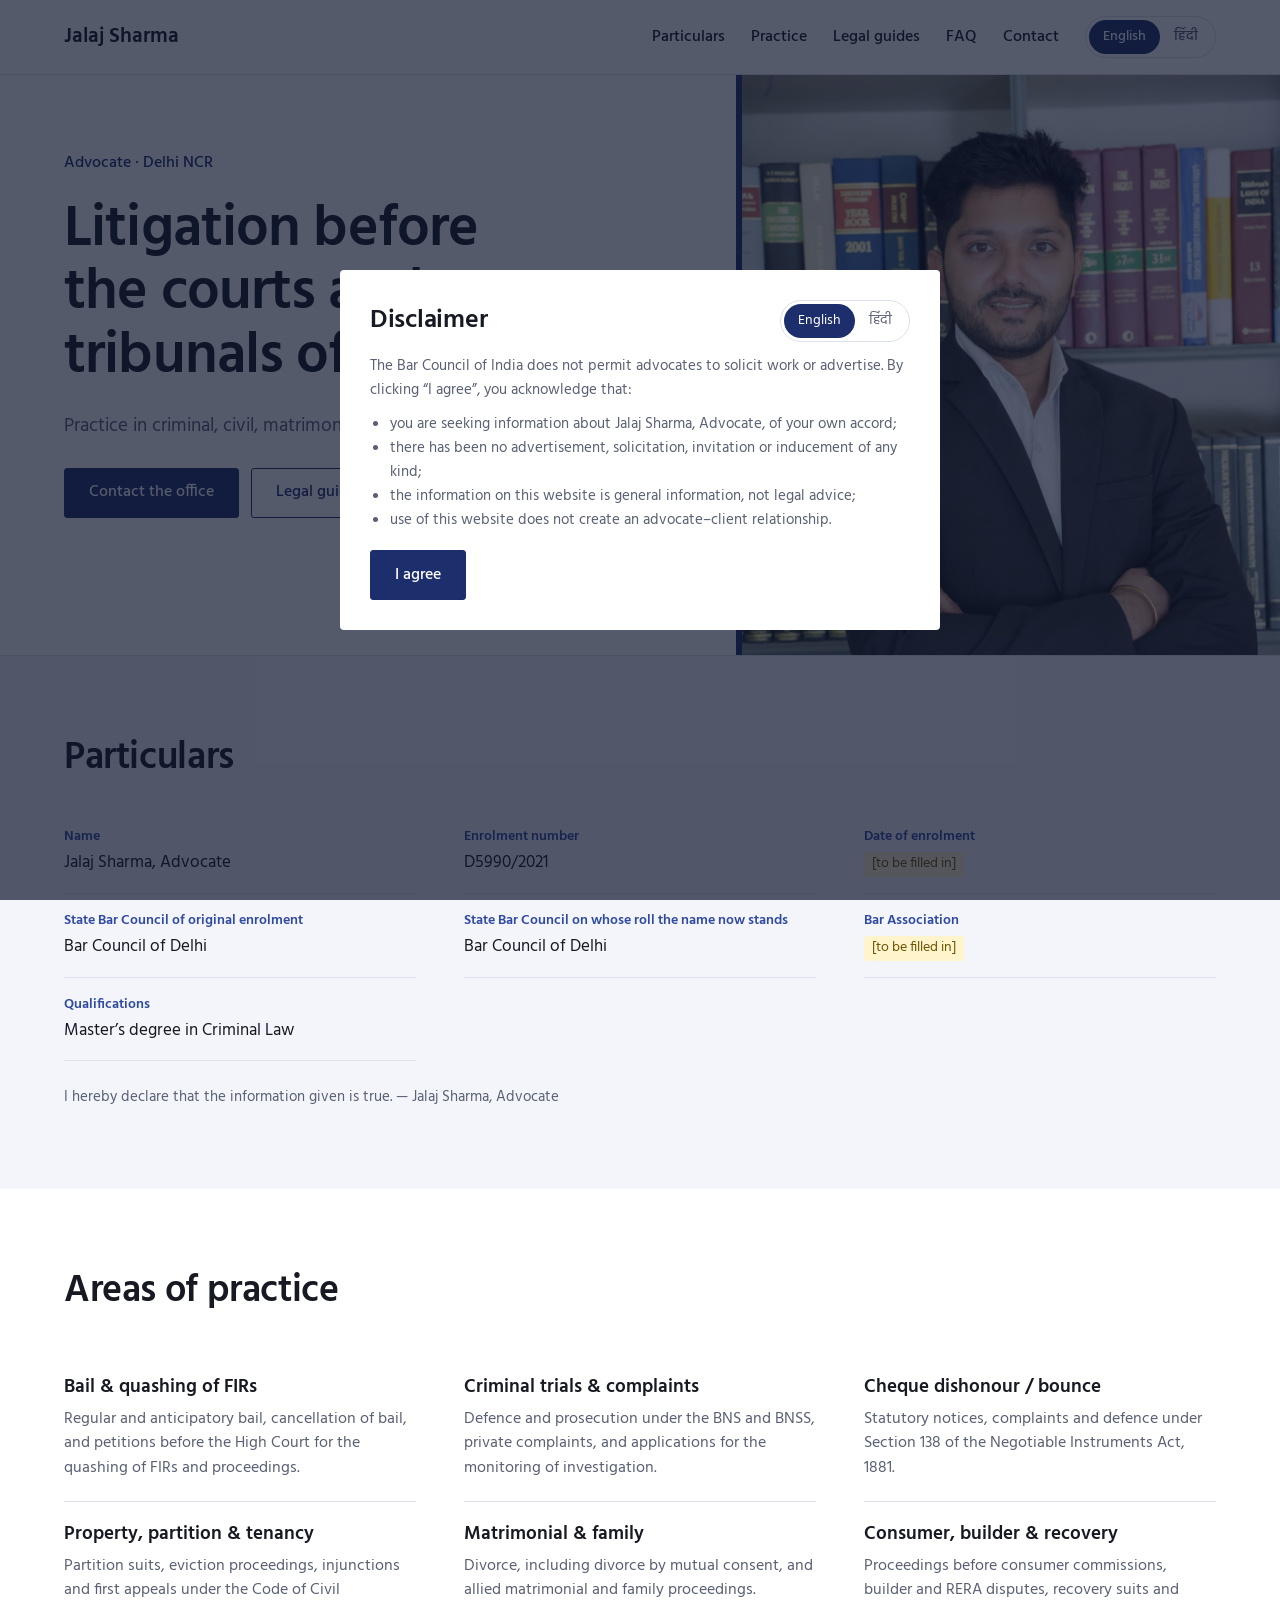
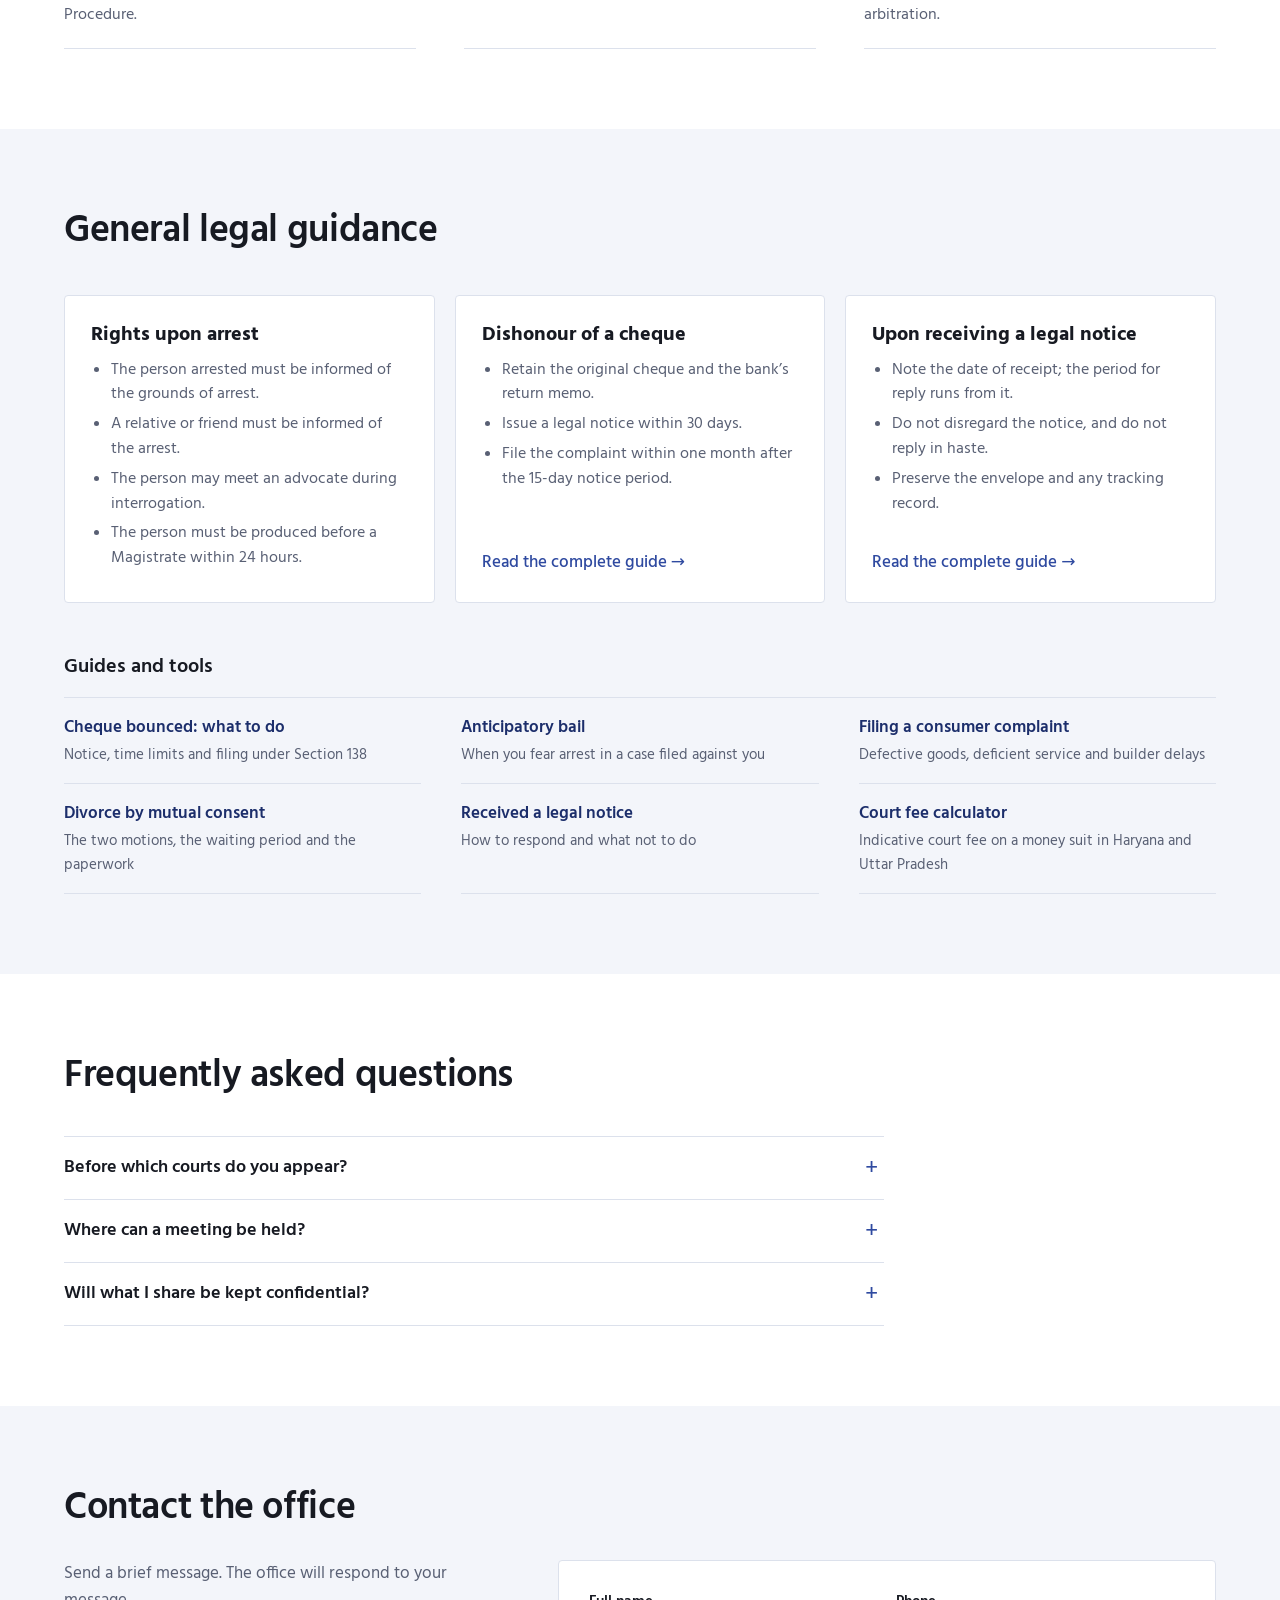
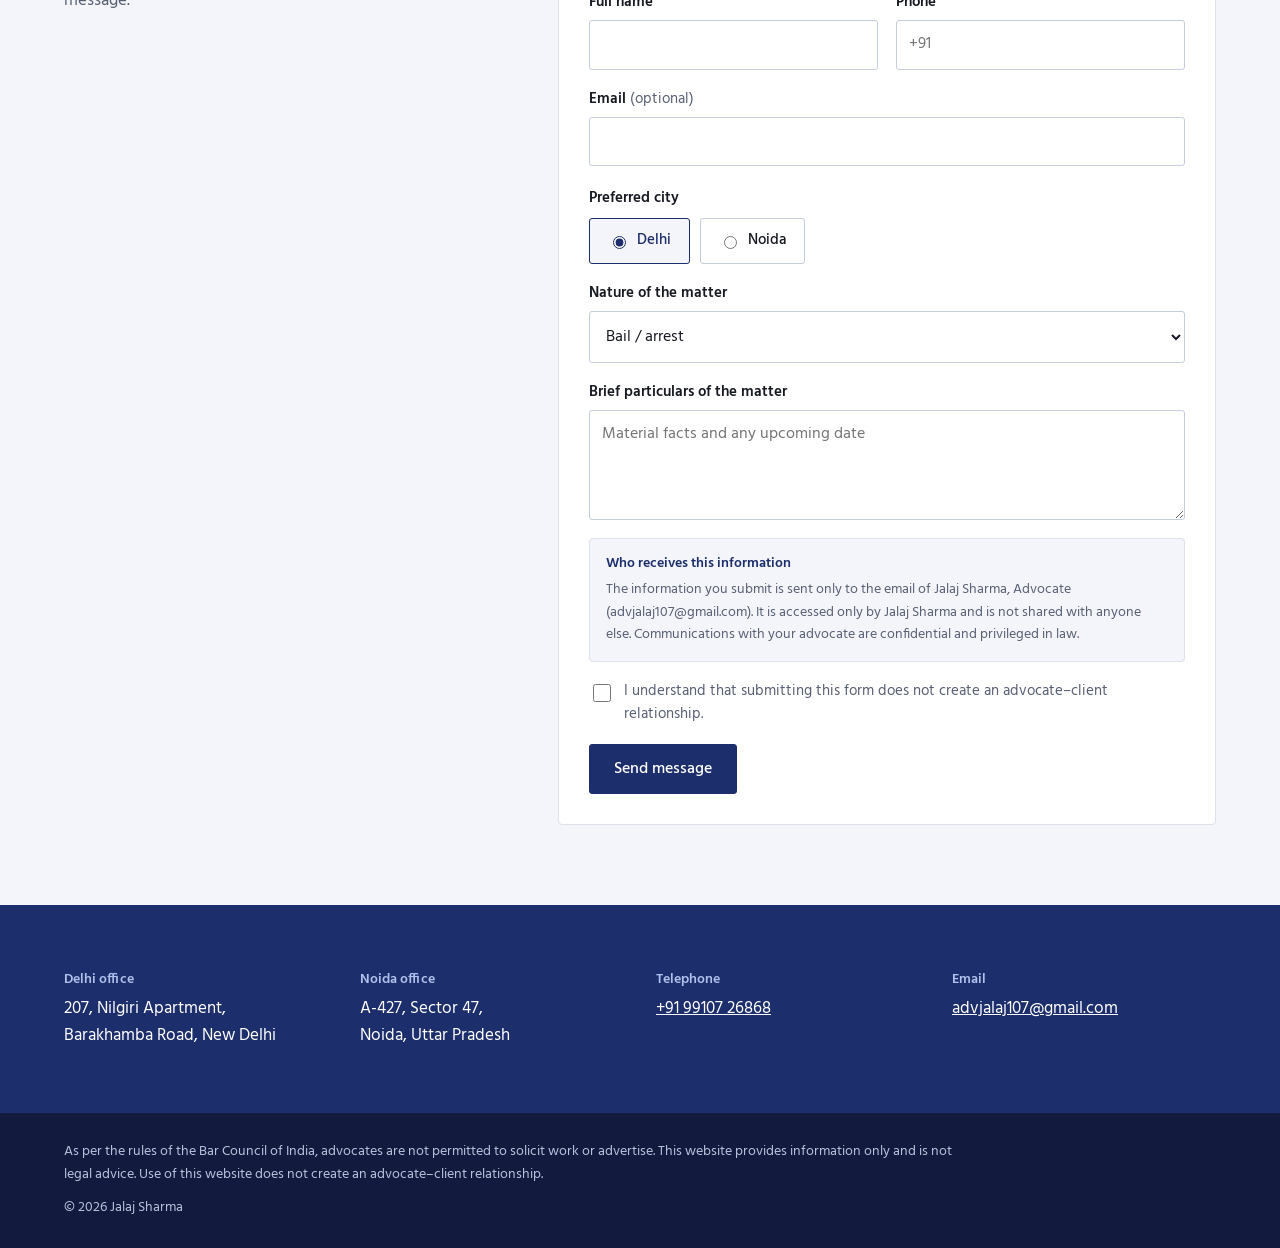
==== commit 15e68e33: "Preview: reasonable BCI compliance — particulars, no hours/WhatsApp/upload/how-a-matter, no contact " ====
--- a/index.html
+++ b/index.html
@@ -39,8 +39,7 @@
     "addressCountry": "IN"
   }],
   "knowsAbout": ["Criminal law", "Bail", "Quashing of FIR", "Cheque bounce cases", "Section 138 Negotiable Instruments Act", "Consumer disputes", "Property and partition disputes", "Matrimonial law"],
-  "knowsLanguage": ["English", "Hindi"],
-  "openingHours": "Mo-Sa 10:00-19:00"
+  "knowsLanguage": ["English", "Hindi"]
 }
 </script>
 <link rel="preconnect" href="https://fonts.googleapis.com">
@@ -77,6 +76,7 @@
   <div class="wrap bar">
     <a class="brand" href="#top"><span class="e">Jalaj Sharma</span><span class="h">जलज शर्मा</span></a>
     <nav aria-label="Main">
+      <a href="#particulars"><span class="e">Particulars</span><span class="h">विवरण</span></a>
       <a href="#practice"><span class="e">Practice</span><span class="h">प्रैक्टिस</span></a>
       <a href="#guidance"><span class="e">Legal guides</span><span class="h">कानूनी जानकारी</span></a>
       <a href="#faq"><span class="e">FAQ</span><span class="h">सवाल-जवाब</span></a>
@@ -94,16 +94,29 @@
     <div class="hero-txt">
       <div class="role"><span class="e">Advocate · Delhi NCR</span><span class="h">अधिवक्ता · दिल्ली एनसीआर</span></div>
       <h1><span class="e">Litigation before the courts and tribunals of <span class="u">Delhi NCR.</span></span><span class="h"><span class="u">दिल्ली एनसीआर</span> की अदालतों और न्यायाधिकरणों के समक्ष वकालत।</span></h1>
-      <p class="lead"><span class="e">Representation in criminal, civil, matrimonial, property and consumer matters, from the first notice through to final arguments.</span><span class="h">फ़ौजदारी, दीवानी, वैवाहिक, संपत्ति और उपभोक्ता मामलों में पैरवी, पहले नोटिस से लेकर अंतिम बहस तक।</span></p>
+      <p class="lead"><span class="e">Practice in criminal, civil, matrimonial, property and consumer matters.</span><span class="h">फ़ौजदारी, दीवानी, वैवाहिक, संपत्ति और उपभोक्ता मामलों में वकालत।</span></p>
       <div class="btns">
         <a class="btn btn-p" href="#consult"><span class="e">Contact the office</span><span class="h">कार्यालय से संपर्क करें</span></a>
         <a class="btn btn-s" href="#guidance"><span class="e">Legal guides</span><span class="h">कानूनी जानकारी</span></a>
       </div>
-      <div class="hours-strip">
-        <span><b><span class="e">Office hours:</span><span class="h">कार्यालय समय:</span></b> <span class="e">Monday to Saturday, 10:00 am – 7:00 pm</span><span class="h">सोमवार से शनिवार, सुबह 10:00 – शाम 7:00</span></span>
-      </div>
     </div>
     <div class="photo"><img src="assets/jalaj-sharma.jpg" alt="Jalaj Sharma, Advocate" width="1023" height="1538"></div>
+  </section>
+
+  <section id="particulars" class="section band">
+    <div class="wrap">
+      <h2><span class="e">Particulars</span><span class="h">विवरण</span></h2>
+      <dl class="parts">
+        <div><dt><span class="e">Name</span><span class="h">नाम</span></dt><dd><span class="e">Jalaj Sharma, Advocate</span><span class="h">जलज शर्मा, अधिवक्ता</span></dd></div>
+        <div><dt><span class="e">Enrolment number</span><span class="h">नामांकन संख्या</span></dt><dd>D5990/2021</dd></div>
+        <div><dt><span class="e">Date of enrolment</span><span class="h">नामांकन की तिथि</span></dt><dd><span class="fill">[to be filled in]</span></dd></div>
+        <div><dt><span class="e">State Bar Council of original enrolment</span><span class="h">मूल नामांकन की राज्य बार काउंसिल</span></dt><dd><span class="e">Bar Council of Delhi</span><span class="h">बार काउंसिल ऑफ़ दिल्ली</span></dd></div>
+        <div><dt><span class="e">State Bar Council on whose roll the name now stands</span><span class="h">वर्तमान राज्य बार काउंसिल</span></dt><dd><span class="e">Bar Council of Delhi</span><span class="h">बार काउंसिल ऑफ़ दिल्ली</span></dd></div>
+        <div><dt><span class="e">Bar Association</span><span class="h">बार एसोसिएशन</span></dt><dd><span class="fill">[to be filled in]</span></dd></div>
+        <div><dt><span class="e">Qualifications</span><span class="h">योग्यता</span></dt><dd><span class="e">Master’s degree in Criminal Law</span><span class="h">आपराधिक विधि में स्नातकोत्तर उपाधि</span></dd></div>
+      </dl>
+      <p class="decl-line"><span class="e">I hereby declare that the information given is true. — Jalaj Sharma, Advocate</span><span class="h">मैं घोषणा करता हूँ कि दी गई जानकारी सत्य है। — जलज शर्मा, अधिवक्ता</span></p>
+    </div>
   </section>
 
   <section id="practice" class="section">
@@ -120,19 +133,7 @@
     </div>
   </section>
 
-  <section class="section band">
-    <div class="wrap">
-      <h2><span class="e">How a matter is conducted</span><span class="h">मामले का संचालन कैसे होता है</span></h2>
-      <div class="steps">
-        <div class="step"><h3><span class="e">Scrutiny of the record</span><span class="h">अभिलेख की जाँच</span></h3><p><span class="e">Every FIR, notice, order or agreement is examined in full before any opinion is rendered, so that the advice rests on the record rather than on a summary of it.</span><span class="h">कोई भी राय देने से पहले एफ़आईआर, नोटिस, आदेश या अनुबंध को पूरा पढ़ा जाता है, ताकि सलाह सारांश पर नहीं, बल्कि रिकॉर्ड पर आधारित हो।</span></p></div>
-        <div class="step"><h3><span class="e">Assessment of remedies and limitation</span><span class="h">उपायों और परिसीमा का आकलन</span></h3><p><span class="e">The applicable periods of limitation, impending dates and the remedies available, whether bail, quashing, a reply or a suit, are identified and set down in writing.</span><span class="h">लागू परिसीमा अवधि, आगामी तारीखें और उपलब्ध उपाय, जैसे ज़मानत, एफ़आईआर रद्द कराना, जवाब या वाद, पहचान कर लिखित रूप में तय किए जाते हैं।</span></p></div>
-        <div class="step"><h3><span class="e">Formulation of strategy</span><span class="h">रणनीति का निर्धारण</span></h3><p><span class="e">The proposed course of action, its attendant risks and the probable timeline are deliberated upon with the client before any filing is made.</span><span class="h">प्रस्तावित कार्यवाही, उसके जोखिम और संभावित समय-सीमा पर कोई भी याचिका दायर करने से पहले मुवक्किल के साथ विचार किया जाता है।</span></p></div>
-        <div class="step"><h3><span class="e">Representation and reporting</span><span class="h">पैरवी और नियमित सूचना</span></h3><p><span class="e">Drafting, filing and appearances are undertaken, and the client is apprised after every hearing of what transpired and what lies ahead.</span><span class="h">ड्राफ़्टिंग, फ़ाइलिंग और अदालत में पेशी की जाती है, और हर सुनवाई के बाद मुवक्किल को बताया जाता है कि क्या हुआ और आगे क्या होगा।</span></p></div>
-      </div>
-    </div>
-  </section>
-
-  <section id="guidance" class="section">
+  <section id="guidance" class="section band">
     <div class="wrap">
       <h2><span class="e">General legal guidance</span><span class="h">सामान्य कानूनी जानकारी</span></h2>
       <div class="g-grid">
@@ -177,36 +178,23 @@
     </div>
   </section>
 
-  <section id="faq" class="section band">
+  <section id="faq" class="section">
     <div class="wrap">
       <h2><span class="e">Frequently asked questions</span><span class="h">अक्सर पूछे जाने वाले सवाल</span></h2>
       <div class="faq">
         <details><summary><span class="e">Before which courts do you appear?</span><span class="h">आप किन अदालतों में पेश होते हैं?</span></summary><div class="ans"><p class="e">The courts and tribunals of Delhi NCR, including the district courts, the High Court and consumer commissions.</p><p class="h">दिल्ली एनसीआर की अदालतें और न्यायाधिकरण, जिनमें ज़िला अदालतें, उच्च न्यायालय और उपभोक्ता आयोग शामिल हैं।</p></div></details>
         <details><summary><span class="e">Where can a meeting be held?</span><span class="h">मुलाकात कहाँ हो सकती है?</span></summary><div class="ans"><p class="e">At the Delhi office on Barakhamba Road or the Noida office in Sector 47. The preferred city may be selected when contacting the office.</p><p class="h">बाराखंभा रोड स्थित दिल्ली कार्यालय या सेक्टर 47 स्थित नोएडा कार्यालय में। कार्यालय से संपर्क करते समय आप शहर चुन सकते हैं।</p></div></details>
-        <details><summary><span class="e">What should I bring to the first meeting?</span><span class="h">पहली मुलाकात में क्या लेकर आएँ?</span></summary><div class="ans"><p class="e">Copies of the FIR, complaint, notice or court order, any agreement or receipts, relevant messages or emails, and a short chronology of important dates. Bring copies and keep the originals safe.</p><p class="h">एफ़आईआर, शिकायत, नोटिस या अदालत के आदेश की प्रतियाँ, कोई अनुबंध या रसीदें, संबंधित मैसेज या ईमेल, और महत्वपूर्ण तारीखों की एक छोटी सूची। प्रतियाँ लाएँ और मूल दस्तावेज़ सुरक्षित रखें।</p></div></details>
         <details><summary><span class="e">Will what I share be kept confidential?</span><span class="h">क्या मेरी जानकारी गोपनीय रहेगी?</span></summary><div class="ans"><p class="e">Yes. Communications with your advocate are confidential and privileged in law.</p><p class="h">हाँ। अधिवक्ता के साथ आपकी बातचीत गोपनीय है और कानून द्वारा संरक्षित है।</p></div></details>
-        <details><summary><span class="e">Can I discuss my matter in Hindi?</span><span class="h">क्या मैं अपने मामले पर हिंदी में बात कर सकता हूँ?</span></summary><div class="ans"><p class="e">Yes. Consultations are available in both Hindi and English.</p><p class="h">हाँ। परामर्श हिंदी और अंग्रेज़ी दोनों में उपलब्ध है।</p></div></details>
-      </div>
-    </div>
-  </section>
-
-  <section id="consult" class="section">
+      </div>
+    </div>
+  </section>
+
+  <section id="consult" class="section band">
     <div class="wrap">
       <h2><span class="e">Contact the office</span><span class="h">कार्यालय से संपर्क करें</span></h2>
       <div class="consult">
         <div class="c-info">
-          <p><span class="e">Share a few particulars of your matter. The office will respond to your message.</span><span class="h">अपने मामले की कुछ जानकारी भेजें। कार्यालय आपके संदेश का उत्तर देगा।</span></p>
-          <div class="c-block">
-            <p class="k"><span class="e">Office hours</span><span class="h">कार्यालय समय</span></p>
-            <table><tbody>
-              <tr><td><span class="e">Monday – Saturday</span><span class="h">सोमवार – शनिवार</span></td><td><span class="e">10:00 am – 7:00 pm</span><span class="h">सुबह 10:00 – शाम 7:00</span></td></tr>
-              <tr><td><span class="e">Sunday</span><span class="h">रविवार</span></td><td><span class="e">By appointment</span><span class="h">पूर्व समय लेकर</span></td></tr>
-            </tbody></table>
-          </div>
-          <div class="c-block">
-            <p class="k"><span class="e">Chat</span><span class="h">चैट</span></p>
-            <p><a href="https://wa.me/919910726868" target="_blank" rel="noopener"><span class="e">Message on WhatsApp</span><span class="h">व्हाट्सऐप पर संदेश भेजें</span></a> · +91 99107 26868</p>
-          </div>
+          <p><span class="e">Send a brief message. The office will respond to your message.</span><span class="h">संक्षिप्त संदेश भेजें। कार्यालय आपके संदेश का उत्तर देगा।</span></p>
         </div>
 
         <form id="cform" class="cform" novalidate data-endpoint="https://script.google.com/macros/s/AKfycbw-DBk3UZ9K4tbvAh1qsIKEf2laICJ3rRuC_xMWXwx2oCC4Y-k-BunsO1qJILMQmMb8/exec">
@@ -238,24 +226,16 @@
             </select>
           </div>
           <div class="field"><label for="f-msg"><span class="e">Brief particulars of the matter</span><span class="h">मामले का संक्षिप्त विवरण</span></label><textarea id="f-msg" data-ph-en="Material facts and any upcoming date" data-ph-hi="मुख्य तथ्य और कोई आगामी तारीख" placeholder="Material facts and any upcoming date"></textarea></div>
-          <div class="field">
-            <span class="legend"><span class="e">Documents</span><span class="h">दस्तावेज़</span> <span class="opt"><span class="e">(optional · PDF, JPG or PNG · up to 8 MB in total)</span><span class="h">(वैकल्पिक · PDF, JPG या PNG · कुल 8 MB तक)</span></span></span>
-            <div class="drop" id="drop" tabindex="0" role="button" aria-describedby="drop-h"><span class="e"><strong>Choose files</strong> or drag them here</span><span class="h"><strong>फ़ाइलें चुनें</strong> या यहाँ खींचकर छोड़ें</span></div>
-            <input type="file" id="f-files" multiple accept=".pdf,.jpg,.jpeg,.png" hidden>
-            <p class="hint" id="drop-h"><span class="e">Uploading documents is optional. You may instead bring them to the meeting. If you upload, send copies, not originals.</span><span class="h">दस्तावेज़ अपलोड करना वैकल्पिक है। आप उन्हें मुलाकात के समय भी ला सकते हैं। अपलोड करें तो मूल नहीं, प्रतियाँ भेजें।</span></p>
-            <ul class="files" id="flist"></ul>
-            <p class="err" id="ferr" hidden></p>
-          </div>
           <div class="privacy" id="privacy">
             <p class="k"><span class="e">Who receives this information</span><span class="h">यह जानकारी किसे मिलती है</span></p>
-            <p class="e">The information and documents you submit are sent only to the email of Jalaj Sharma, Advocate (advjalaj107@gmail.com) and stored in his private Google Drive. They are accessed only by Jalaj Sharma and are not shared with anyone else. Communications with your advocate are confidential and privileged in law.</p>
-            <p class="h">आपके द्वारा भेजी गई जानकारी और दस्तावेज़ केवल जलज शर्मा, अधिवक्ता, के ईमेल (advjalaj107@gmail.com) पर भेजे जाते हैं और उनकी निजी गूगल ड्राइव में सुरक्षित रखे जाते हैं। इन्हें केवल जलज शर्मा देखते हैं और किसी अन्य के साथ साझा नहीं किया जाता। अधिवक्ता के साथ आपकी बातचीत गोपनीय है और कानून द्वारा संरक्षित है।</p>
+            <p class="e">The information you submit is sent only to the email of Jalaj Sharma, Advocate (advjalaj107@gmail.com). It is accessed only by Jalaj Sharma and is not shared with anyone else. Communications with your advocate are confidential and privileged in law.</p>
+            <p class="h">आपके द्वारा भेजी गई जानकारी केवल जलज शर्मा, अधिवक्ता, के ईमेल (advjalaj107@gmail.com) पर भेजी जाती है। इसे केवल जलज शर्मा देखते हैं और किसी अन्य के साथ साझा नहीं किया जाता। अधिवक्ता के साथ आपकी बातचीत गोपनीय है और कानून द्वारा संरक्षित है।</p>
           </div>
           <label class="check"><input type="checkbox" id="f-ok"> <span><span class="e">I understand that submitting this form does not create an advocate–client relationship.</span><span class="h">मैं समझता/समझती हूँ कि यह फ़ॉर्म भेजने से अधिवक्ता–मुवक्किल संबंध नहीं बनता।</span></span></label>
           <p class="err" id="formerr" hidden role="alert"></p>
           <button class="btn btn-p" type="submit" style="align-self:flex-start"><span class="e">Send message</span><span class="h">संदेश भेजें</span></button>
           <div class="notice ok" id="sent" hidden role="status"><span class="e"><strong>Thank you. Your message has been received.</strong>The office will respond to your message.</span><span class="h"><strong>धन्यवाद। आपका संदेश मिल गया है।</strong>कार्यालय आपके संदेश का उत्तर देगा।</span></div>
-          <div class="notice fail" id="failed" hidden role="alert"><span class="e"><strong>The message could not be sent.</strong>Please call or WhatsApp +91 99107 26868.</span><span class="h"><strong>संदेश नहीं भेजा जा सका।</strong>कृपया +91 99107 26868 पर कॉल या व्हाट्सऐप करें।</span></div>
+          <div class="notice fail" id="failed" hidden role="alert"><span class="e"><strong>The message could not be sent.</strong>Please call +91 99107 26868 or write to advjalaj107@gmail.com.</span><span class="h"><strong>संदेश नहीं भेजा जा सका।</strong>कृपया +91 99107 26868 पर कॉल करें या advjalaj107@gmail.com पर लिखें।</span></div>
         </form>
       </div>
     </div>
@@ -266,7 +246,7 @@
   <div class="wrap">
     <div><p class="k"><span class="e">Delhi office</span><span class="h">दिल्ली कार्यालय</span></p><p><span class="e">207, Nilgiri Apartment,<br>Barakhamba Road, New Delhi</span><span class="h">207, नीलगिरि अपार्टमेंट,<br>बाराखंभा रोड, नई दिल्ली</span></p></div>
     <div><p class="k"><span class="e">Noida office</span><span class="h">नोएडा कार्यालय</span></p><p><span class="e">A-427, Sector 47,<br>Noida, Uttar Pradesh</span><span class="h">ए-427, सेक्टर 47,<br>नोएडा, उत्तर प्रदेश</span></p></div>
-    <div><p class="k"><span class="e">Phone &amp; WhatsApp</span><span class="h">फ़ोन और व्हाट्सऐप</span></p><p><a href="tel:+919910726868">+91 99107 26868</a></p></div>
+    <div><p class="k"><span class="e">Telephone</span><span class="h">टेलीफ़ोन</span></p><p><a href="tel:+919910726868">+91 99107 26868</a></p></div>
     <div><p class="k"><span class="e">Email</span><span class="h">ईमेल</span></p><p><a href="mailto:advjalaj107@gmail.com">advjalaj107@gmail.com</a></p></div>
   </div>
 </section>
--- a/assets/site.css
+++ b/assets/site.css
@@ -52,8 +52,6 @@
 html[data-lang="hi"] .hero h1{line-height:1.3;letter-spacing:0}
 .u{background-image:linear-gradient(var(--ink-2),var(--ink-2));background-repeat:no-repeat;background-size:100% 4px;background-position:0 96%;padding-bottom:4px}
 .lead{margin:0;color:var(--muted);font-size:18.5px;max-width:570px}
-.hours-strip{display:flex;flex-direction:column;gap:4px;font-size:15px;color:var(--muted);padding-top:6px}
-.hours-strip b{color:var(--text);font-weight:600}
 .photo{border-left:6px solid var(--ink);min-height:580px;position:relative;background:var(--wash)}
 .photo img{position:absolute;inset:0;width:100%;height:100%;object-fit:cover;object-position:center 20%}
 
@@ -101,6 +99,14 @@
 .faq .ans{padding:0 0 20px;color:var(--muted);font-size:16.5px}
 .faq .ans p,.faq details > p{margin:0}
 .faq details > p{padding:0 0 20px;color:var(--muted);font-size:16.5px;line-height:1.7}
+
+/* particulars (BCI Schedule) */
+.parts{margin:28px 0 0;display:grid;grid-template-columns:repeat(auto-fit,minmax(280px,1fr));gap:0 48px}
+.parts > div{padding:16px 0;border-bottom:1px solid var(--rule);min-width:0}
+.parts dt{font-size:13.5px;font-weight:600;color:var(--ink-2);margin:0 0 2px}
+.parts dd{margin:0;font-size:17px}
+.fill{display:inline-block;background:#FFF4CC;color:#6B5200;font-size:14px;padding:1px 8px;border-radius:3px}
+.decl-line{margin:24px 0 0;font-size:15px;color:var(--muted)}
 
 /* consultation */
 .consult{display:grid;grid-template-columns:minmax(0,.8fr) minmax(0,1.2fr);gap:56px;margin-top:28px}
@@ -141,11 +147,6 @@
 .notice.fail{border:1px solid #E8C4C4;background:#FBEFEF;color:var(--bad)}
 .notice strong{display:block;margin-bottom:2px}
 
-/* whatsapp floating */
-.wa{position:fixed;right:calc(20px + env(safe-area-inset-right,0px));bottom:calc(20px + env(safe-area-inset-bottom,0px));z-index:30;display:flex;align-items:center;gap:10px;background:var(--ink);color:#fff;text-decoration:none;border-radius:999px;padding:12px 20px 12px 16px;font-weight:500;font-size:15.5px;box-shadow:0 6px 20px rgba(28,46,107,.28)}
-.wa:hover{background:var(--ink-2);color:#fff}
-.wa svg{width:22px;height:22px;flex:none}
-
 /* contact + footer */
 .contact{background:var(--ink);color:#fff}
 .contact .wrap{padding-block:64px;display:grid;grid-template-columns:repeat(auto-fit,minmax(240px,1fr));gap:32px}
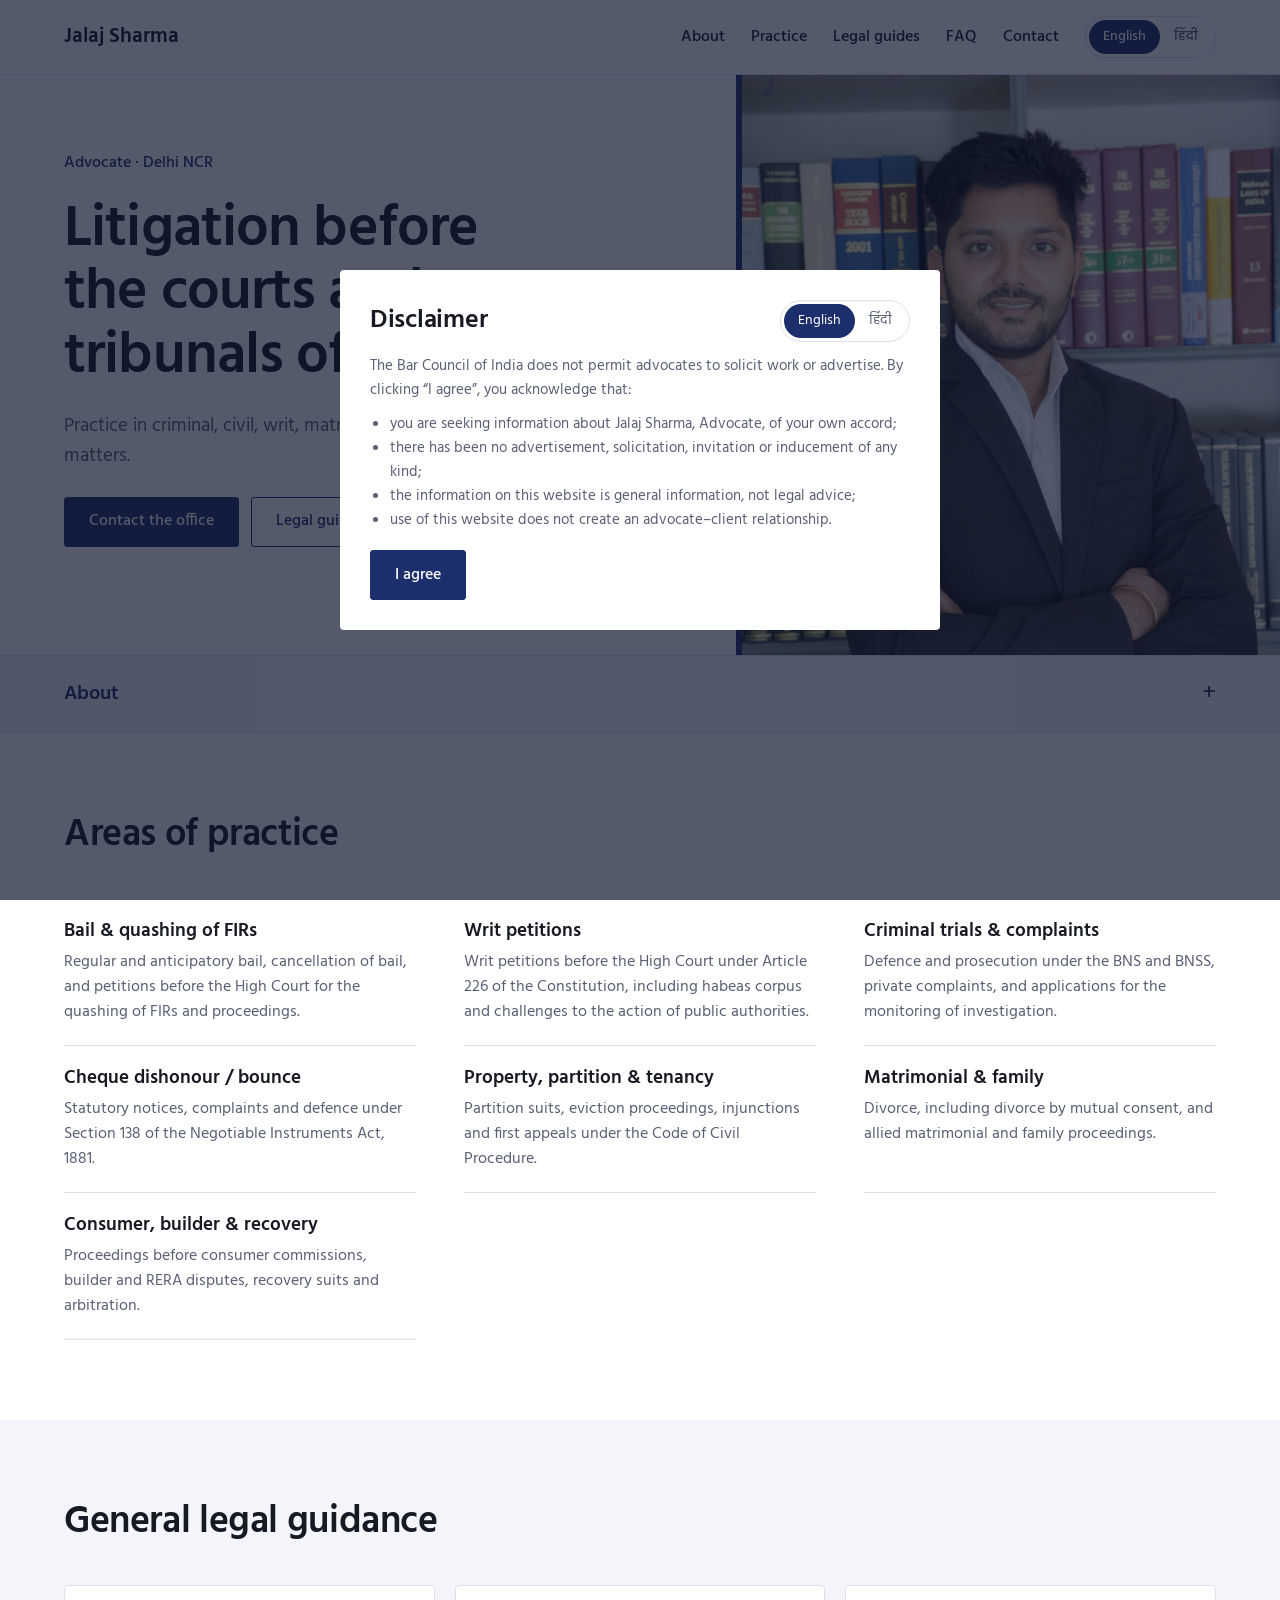
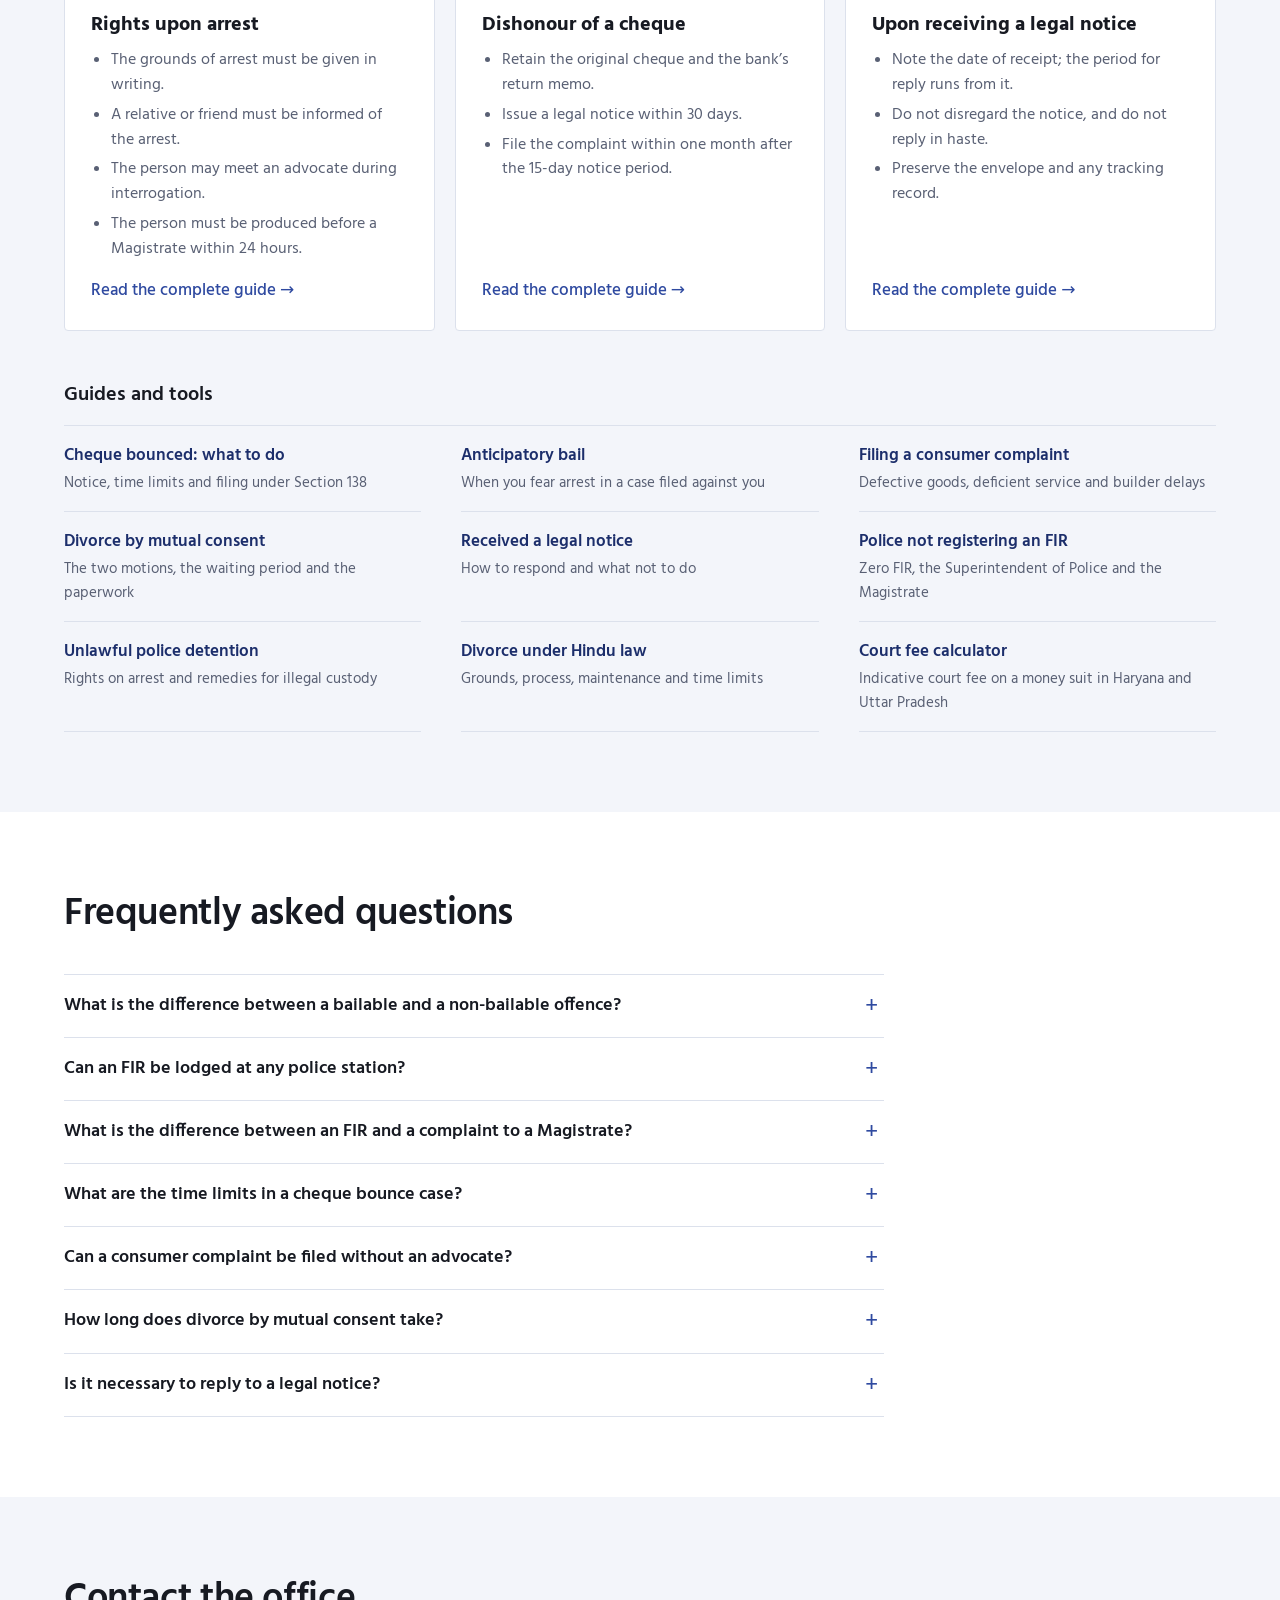
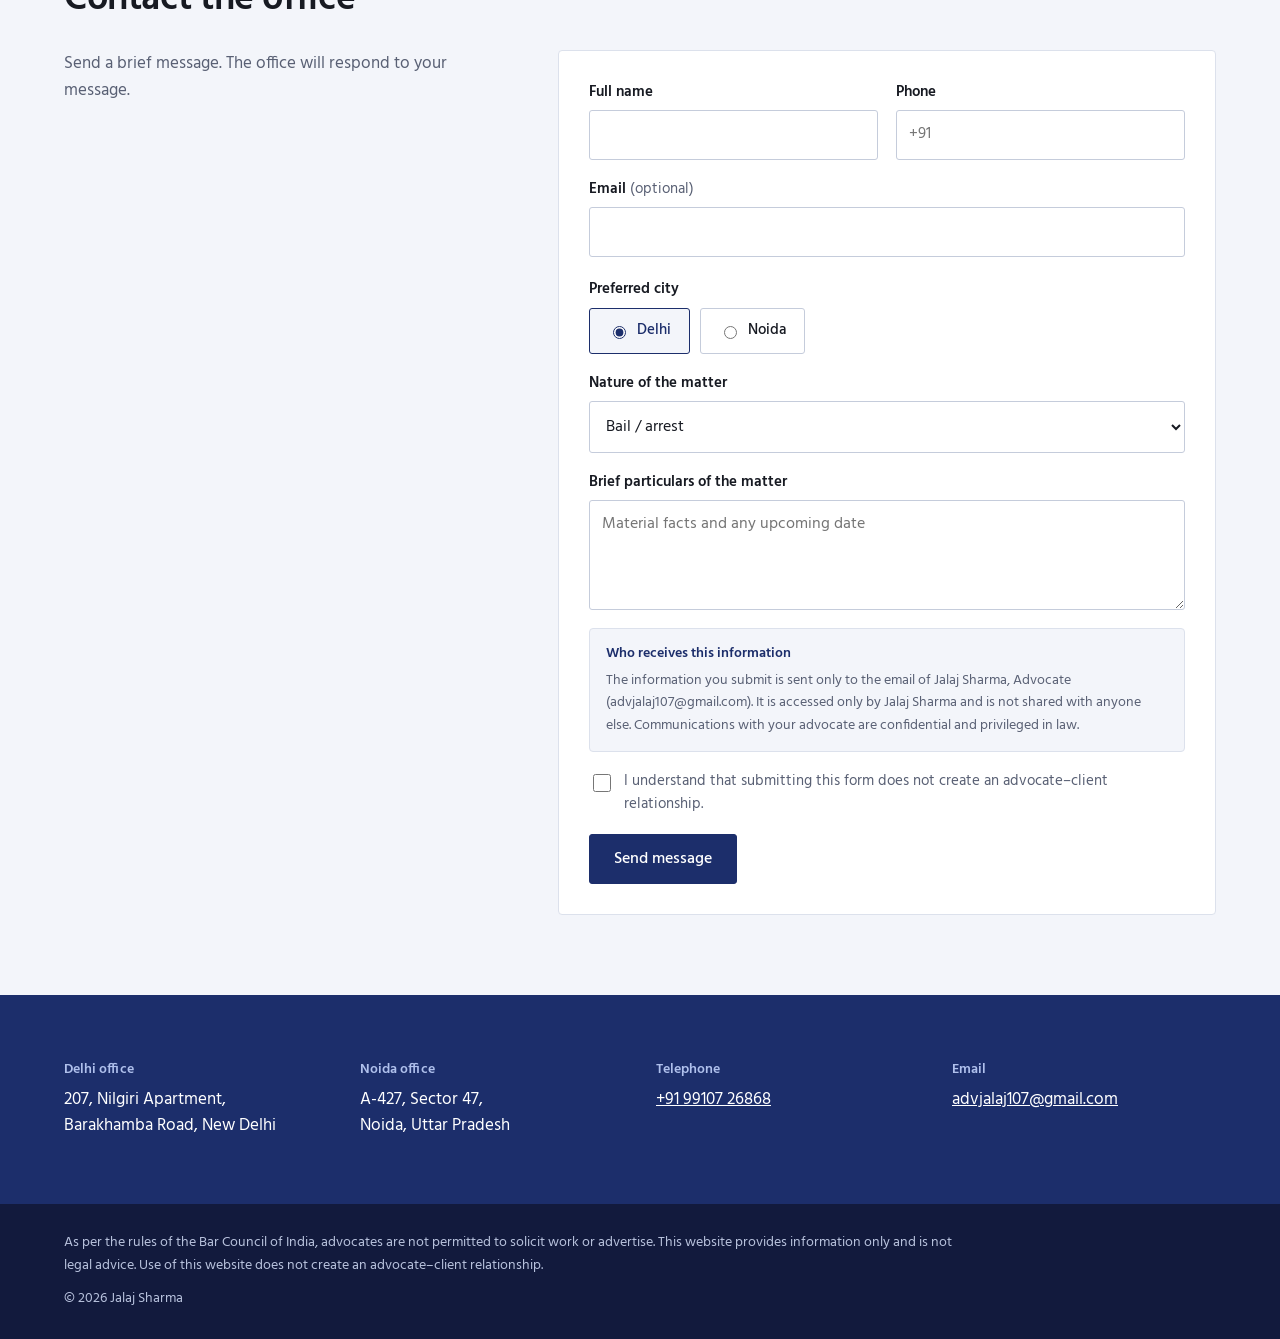
==== commit dd7c257e: "Preview: About (collapsible), writ petitions, general FAQs, three new guides Co-Authored-By: Claude " ====
--- a/index.html
+++ b/index.html
@@ -4,7 +4,7 @@
 <meta charset="utf-8">
 <meta name="viewport" content="width=device-width, initial-scale=1, viewport-fit=cover">
 <title>Jalaj Sharma, Advocate | Delhi NCR</title>
-<meta name="description" content="Jalaj Sharma, Advocate, Delhi NCR. Criminal cases, bail, quashing of FIR, cheque bounce (Section 138), property, divorce and consumer cases before the courts and tribunals of Delhi NCR, with offices in Delhi and Noida.">
+<meta name="description" content="Jalaj Sharma, Advocate, Delhi NCR. Criminal cases, bail, quashing of FIR, writ petitions, cheque bounce (Section 138), property, divorce and consumer cases before the courts and tribunals of Delhi NCR, with offices in Delhi and Noida.">
 <link rel="canonical" href="https://advjalajsharma.in/">
 <meta property="og:type" content="website">
 <meta property="og:title" content="Jalaj Sharma, Advocate">
@@ -38,7 +38,7 @@
     "addressRegion": "Uttar Pradesh",
     "addressCountry": "IN"
   }],
-  "knowsAbout": ["Criminal law", "Bail", "Quashing of FIR", "Cheque bounce cases", "Section 138 Negotiable Instruments Act", "Consumer disputes", "Property and partition disputes", "Matrimonial law"],
+  "knowsAbout": ["Criminal law", "Writ petitions", "Bail", "Quashing of FIR", "Cheque bounce cases", "Section 138 Negotiable Instruments Act", "Consumer disputes", "Property and partition disputes", "Matrimonial law"],
   "knowsLanguage": ["English", "Hindi"]
 }
 </script>
@@ -76,7 +76,7 @@
   <div class="wrap bar">
     <a class="brand" href="#top"><span class="e">Jalaj Sharma</span><span class="h">जलज शर्मा</span></a>
     <nav aria-label="Main">
-      <a href="#particulars"><span class="e">Particulars</span><span class="h">विवरण</span></a>
+      <a href="#about"><span class="e">About</span><span class="h">परिचय</span></a>
       <a href="#practice"><span class="e">Practice</span><span class="h">प्रैक्टिस</span></a>
       <a href="#guidance"><span class="e">Legal guides</span><span class="h">कानूनी जानकारी</span></a>
       <a href="#faq"><span class="e">FAQ</span><span class="h">सवाल-जवाब</span></a>
@@ -94,7 +94,7 @@
     <div class="hero-txt">
       <div class="role"><span class="e">Advocate · Delhi NCR</span><span class="h">अधिवक्ता · दिल्ली एनसीआर</span></div>
       <h1><span class="e">Litigation before the courts and tribunals of <span class="u">Delhi NCR.</span></span><span class="h"><span class="u">दिल्ली एनसीआर</span> की अदालतों और न्यायाधिकरणों के समक्ष वकालत।</span></h1>
-      <p class="lead"><span class="e">Practice in criminal, civil, matrimonial, property and consumer matters.</span><span class="h">फ़ौजदारी, दीवानी, वैवाहिक, संपत्ति और उपभोक्ता मामलों में वकालत।</span></p>
+      <p class="lead"><span class="e">Practice in criminal, civil, writ, matrimonial, property and consumer matters.</span><span class="h">फ़ौजदारी, दीवानी, रिट, वैवाहिक, संपत्ति और उपभोक्ता मामलों में वकालत।</span></p>
       <div class="btns">
         <a class="btn btn-p" href="#consult"><span class="e">Contact the office</span><span class="h">कार्यालय से संपर्क करें</span></a>
         <a class="btn btn-s" href="#guidance"><span class="e">Legal guides</span><span class="h">कानूनी जानकारी</span></a>
@@ -103,19 +103,21 @@
     <div class="photo"><img src="assets/jalaj-sharma.jpg" alt="Jalaj Sharma, Advocate" width="1023" height="1538"></div>
   </section>
 
-  <section id="particulars" class="section band">
-    <div class="wrap">
-      <h2><span class="e">Particulars</span><span class="h">विवरण</span></h2>
-      <dl class="parts">
-        <div><dt><span class="e">Name</span><span class="h">नाम</span></dt><dd><span class="e">Jalaj Sharma, Advocate</span><span class="h">जलज शर्मा, अधिवक्ता</span></dd></div>
-        <div><dt><span class="e">Enrolment number</span><span class="h">नामांकन संख्या</span></dt><dd>D5990/2021</dd></div>
-        <div><dt><span class="e">Date of enrolment</span><span class="h">नामांकन की तिथि</span></dt><dd><span class="fill">[to be filled in]</span></dd></div>
-        <div><dt><span class="e">State Bar Council of original enrolment</span><span class="h">मूल नामांकन की राज्य बार काउंसिल</span></dt><dd><span class="e">Bar Council of Delhi</span><span class="h">बार काउंसिल ऑफ़ दिल्ली</span></dd></div>
-        <div><dt><span class="e">State Bar Council on whose roll the name now stands</span><span class="h">वर्तमान राज्य बार काउंसिल</span></dt><dd><span class="e">Bar Council of Delhi</span><span class="h">बार काउंसिल ऑफ़ दिल्ली</span></dd></div>
-        <div><dt><span class="e">Bar Association</span><span class="h">बार एसोसिएशन</span></dt><dd><span class="fill">[to be filled in]</span></dd></div>
-        <div><dt><span class="e">Qualifications</span><span class="h">योग्यता</span></dt><dd><span class="e">Master’s degree in Criminal Law</span><span class="h">आपराधिक विधि में स्नातकोत्तर उपाधि</span></dd></div>
-      </dl>
-      <p class="decl-line"><span class="e">I hereby declare that the information given is true. — Jalaj Sharma, Advocate</span><span class="h">मैं घोषणा करता हूँ कि दी गई जानकारी सत्य है। — जलज शर्मा, अधिवक्ता</span></p>
+  <section id="about" class="section about">
+    <div class="wrap">
+      <details class="about-d" id="about-d">
+        <summary><span class="e">About</span><span class="h">परिचय</span></summary>
+        <dl class="parts">
+          <div><dt><span class="e">Name</span><span class="h">नाम</span></dt><dd><span class="e">Jalaj Sharma, Advocate</span><span class="h">जलज शर्मा, अधिवक्ता</span></dd></div>
+          <div><dt><span class="e">Enrolment number</span><span class="h">नामांकन संख्या</span></dt><dd>D5990/2021</dd></div>
+          <div><dt><span class="e">Date of enrolment</span><span class="h">नामांकन की तिथि</span></dt><dd><span class="e">24 August 2021</span><span class="h">24 अगस्त 2021</span></dd></div>
+          <div><dt><span class="e">State Bar Council of original enrolment</span><span class="h">मूल नामांकन की राज्य बार काउंसिल</span></dt><dd><span class="e">Bar Council of Delhi</span><span class="h">बार काउंसिल ऑफ़ दिल्ली</span></dd></div>
+          <div><dt><span class="e">State Bar Council on whose roll the name now stands</span><span class="h">वर्तमान राज्य बार काउंसिल</span></dt><dd><span class="e">Bar Council of Delhi</span><span class="h">बार काउंसिल ऑफ़ दिल्ली</span></dd></div>
+          <div><dt><span class="e">Bar Associations</span><span class="h">बार एसोसिएशन</span></dt><dd><span class="e">New Delhi Bar Association<br>Delhi High Court Bar Association</span><span class="h">नई दिल्ली बार एसोसिएशन<br>दिल्ली हाई कोर्ट बार एसोसिएशन</span></dd></div>
+          <div><dt><span class="e">Qualifications</span><span class="h">योग्यता</span></dt><dd><span class="e">Master’s degree in Criminal Law</span><span class="h">आपराधिक विधि में स्नातकोत्तर उपाधि</span></dd></div>
+        </dl>
+        <p class="decl-line"><span class="e">I hereby declare that the information given is true. — Jalaj Sharma, Advocate</span><span class="h">मैं घोषणा करता हूँ कि दी गई जानकारी सत्य है। — जलज शर्मा, अधिवक्ता</span></p>
+      </details>
     </div>
   </section>
 
@@ -124,6 +126,7 @@
       <h2><span class="e">Areas of practice</span><span class="h">प्रैक्टिस के क्षेत्र</span></h2>
       <div class="practice">
         <div class="p-row"><h3><span class="e">Bail &amp; quashing of FIRs</span><span class="h">ज़मानत और एफ़आईआर रद्द कराना</span></h3><p><span class="e">Regular and anticipatory bail, cancellation of bail, and petitions before the High Court for the quashing of FIRs and proceedings.</span><span class="h">नियमित व अग्रिम ज़मानत, ज़मानत रद्द कराना, और उच्च न्यायालय में एफ़आईआर व कार्यवाही रद्द कराने की याचिकाएँ।</span></p></div>
+        <div class="p-row"><h3><span class="e">Writ petitions</span><span class="h">रिट याचिकाएँ</span></h3><p><span class="e">Writ petitions before the High Court under Article 226 of the Constitution, including habeas corpus and challenges to the action of public authorities.</span><span class="h">संविधान के अनुच्छेद 226 के तहत उच्च न्यायालय में रिट याचिकाएँ, जिनमें बंदी प्रत्यक्षीकरण और सरकारी प्राधिकरणों की कार्रवाई को चुनौती शामिल है।</span></p></div>
         <div class="p-row"><h3><span class="e">Criminal trials &amp; complaints</span><span class="h">फ़ौजदारी मुकदमे और शिकायतें</span></h3><p><span class="e">Defence and prosecution under the BNS and BNSS, private complaints, and applications for the monitoring of investigation.</span><span class="h">बीएनएस और बीएनएसएस के तहत बचाव और अभियोजन, निजी शिकायतें, तथा जाँच की निगरानी के आवेदन।</span></p></div>
         <div class="p-row"><h3><span class="e">Cheque dishonour / bounce</span><span class="h">चेक बाउंस (धारा 138)</span></h3><p><span class="e">Statutory notices, complaints and defence under Section 138 of the Negotiable Instruments Act, 1881.</span><span class="h">परक्राम्य लिखत अधिनियम, 1881 की धारा 138 के तहत लीगल नोटिस, शिकायत और बचाव।</span></p></div>
         <div class="p-row"><h3><span class="e">Property, partition &amp; tenancy</span><span class="h">संपत्ति, बँटवारा और किरायेदारी</span></h3><p><span class="e">Partition suits, eviction proceedings, injunctions and first appeals under the Code of Civil Procedure.</span><span class="h">सिविल प्रक्रिया संहिता के तहत बँटवारे के वाद, बेदखली की कार्यवाही, निषेधाज्ञा और प्रथम अपीलें।</span></p></div>
@@ -140,11 +143,12 @@
         <div class="g-card">
           <h3><span class="e">Rights upon arrest</span><span class="h">गिरफ़्तारी पर अधिकार</span></h3>
           <ul>
-            <li><span class="e">The person arrested must be informed of the grounds of arrest.</span><span class="h">गिरफ़्तार व्यक्ति को गिरफ़्तारी के कारण बताए जाने चाहिए।</span></li>
+            <li><span class="e">The grounds of arrest must be given in writing.</span><span class="h">गिरफ़्तारी के कारण लिखित में दिए जाने चाहिए।</span></li>
             <li><span class="e">A relative or friend must be informed of the arrest.</span><span class="h">उसके किसी रिश्तेदार या मित्र को गिरफ़्तारी की सूचना दी जानी चाहिए।</span></li>
             <li><span class="e">The person may meet an advocate during interrogation.</span><span class="h">पूछताछ के दौरान वह अपने अधिवक्ता से मिल सकता है।</span></li>
             <li><span class="e">The person must be produced before a Magistrate within 24 hours.</span><span class="h">उसे 24 घंटे के भीतर मजिस्ट्रेट के सामने पेश किया जाना चाहिए।</span></li>
           </ul>
+          <a class="more" href="illegal-police-detention.html"><span class="e">Read the complete guide →</span><span class="h">पूरी गाइड पढ़ें (अंग्रेज़ी में) →</span></a>
         </div>
         <div class="g-card">
           <h3><span class="e">Dishonour of a cheque</span><span class="h">चेक बाउंस होने पर</span></h3>
@@ -173,6 +177,9 @@
         <li><a href="consumer-complaint.html"><span class="e">Filing a consumer complaint</span><span class="h">उपभोक्ता शिकायत (अंग्रेज़ी में)</span></a><span class="e">Defective goods, deficient service and builder delays</span><span class="h">ख़राब सामान, कमी वाली सेवा और बिल्डर की देरी</span></li>
         <li><a href="mutual-consent-divorce.html"><span class="e">Divorce by mutual consent</span><span class="h">आपसी सहमति से तलाक (अंग्रेज़ी में)</span></a><span class="e">The two motions, the waiting period and the paperwork</span><span class="h">दो मोशन, प्रतीक्षा अवधि और दस्तावेज़</span></li>
         <li><a href="legal-notice-received.html"><span class="e">Received a legal notice</span><span class="h">लीगल नोटिस मिला है (अंग्रेज़ी में)</span></a><span class="e">How to respond and what not to do</span><span class="h">जवाब कैसे दें और क्या न करें</span></li>
+        <li><a href="police-not-registering-fir.html"><span class="e">Police not registering an FIR</span><span class="h">पुलिस एफ़आईआर दर्ज नहीं कर रही (अंग्रेज़ी में)</span></a><span class="e">Zero FIR, the Superintendent of Police and the Magistrate</span><span class="h">ज़ीरो एफ़आईआर, पुलिस अधीक्षक और मजिस्ट्रेट</span></li>
+        <li><a href="illegal-police-detention.html"><span class="e">Unlawful police detention</span><span class="h">पुलिस द्वारा अवैध हिरासत (अंग्रेज़ी में)</span></a><span class="e">Rights on arrest and remedies for illegal custody</span><span class="h">गिरफ़्तारी पर अधिकार और अवैध हिरासत के उपाय</span></li>
+        <li><a href="divorce-hindu-marriage-act.html"><span class="e">Divorce under Hindu law</span><span class="h">हिंदू विधि के तहत तलाक (अंग्रेज़ी में)</span></a><span class="e">Grounds, process, maintenance and time limits</span><span class="h">आधार, प्रक्रिया, भरण-पोषण और समय-सीमा</span></li>
         <li><a href="court-fee-calculator.html"><span class="e">Court fee calculator</span><span class="h">कोर्ट फ़ीस कैलकुलेटर</span></a><span class="e">Indicative court fee on a money suit in Haryana and Uttar Pradesh</span><span class="h">हरियाणा और उत्तर प्रदेश में वसूली वाद की अनुमानित कोर्ट फ़ीस</span></li>
       </ul>
     </div>
@@ -182,9 +189,13 @@
     <div class="wrap">
       <h2><span class="e">Frequently asked questions</span><span class="h">अक्सर पूछे जाने वाले सवाल</span></h2>
       <div class="faq">
-        <details><summary><span class="e">Before which courts do you appear?</span><span class="h">आप किन अदालतों में पेश होते हैं?</span></summary><div class="ans"><p class="e">The courts and tribunals of Delhi NCR, including the district courts, the High Court and consumer commissions.</p><p class="h">दिल्ली एनसीआर की अदालतें और न्यायाधिकरण, जिनमें ज़िला अदालतें, उच्च न्यायालय और उपभोक्ता आयोग शामिल हैं।</p></div></details>
-        <details><summary><span class="e">Where can a meeting be held?</span><span class="h">मुलाकात कहाँ हो सकती है?</span></summary><div class="ans"><p class="e">At the Delhi office on Barakhamba Road or the Noida office in Sector 47. The preferred city may be selected when contacting the office.</p><p class="h">बाराखंभा रोड स्थित दिल्ली कार्यालय या सेक्टर 47 स्थित नोएडा कार्यालय में। कार्यालय से संपर्क करते समय आप शहर चुन सकते हैं।</p></div></details>
-        <details><summary><span class="e">Will what I share be kept confidential?</span><span class="h">क्या मेरी जानकारी गोपनीय रहेगी?</span></summary><div class="ans"><p class="e">Yes. Communications with your advocate are confidential and privileged in law.</p><p class="h">हाँ। अधिवक्ता के साथ आपकी बातचीत गोपनीय है और कानून द्वारा संरक्षित है।</p></div></details>
+        <details><summary><span class="e">What is the difference between a bailable and a non-bailable offence?</span><span class="h">ज़मानती और ग़ैर-ज़मानती अपराध में क्या अंतर है?</span></summary><div class="ans"><p class="e">In a bailable offence, bail is a matter of right and must be granted by the police or the court. In a non-bailable offence, bail is at the discretion of the court.</p><p class="h">ज़मानती अपराध में ज़मानत अधिकार है और पुलिस या अदालत को देनी ही होती है। ग़ैर-ज़मानती अपराध में ज़मानत अदालत के विवेक पर निर्भर है।</p></div></details>
+        <details><summary><span class="e">Can an FIR be lodged at any police station?</span><span class="h">क्या किसी भी थाने में एफ़आईआर दर्ज कराई जा सकती है?</span></summary><div class="ans"><p class="e">Yes. Information about a cognizable offence can be given at any police station, even if the offence happened elsewhere. It is recorded as a zero FIR and transferred to the police station that has jurisdiction.</p><p class="h">हाँ। संज्ञेय अपराध की सूचना किसी भी थाने में दी जा सकती है, भले ही अपराध कहीं और हुआ हो। इसे ज़ीरो एफ़आईआर के रूप में दर्ज कर संबंधित थाने को भेजा जाता है।</p></div></details>
+        <details><summary><span class="e">What is the difference between an FIR and a complaint to a Magistrate?</span><span class="h">एफ़आईआर और मजिस्ट्रेट के समक्ष शिकायत में क्या अंतर है?</span></summary><div class="ans"><p class="e">An FIR is recorded by the police, who then investigate. A complaint is filed directly before a Magistrate, who records the statements of the complainant and witnesses and decides whether to summon the accused.</p><p class="h">एफ़आईआर पुलिस दर्ज करती है और फिर जाँच करती है। शिकायत सीधे मजिस्ट्रेट के समक्ष दायर की जाती है, जो शिकायतकर्ता और गवाहों के बयान दर्ज कर तय करते हैं कि आरोपी को समन किया जाए या नहीं।</p></div></details>
+        <details><summary><span class="e">What are the time limits in a cheque bounce case?</span><span class="h">चेक बाउंस मामले में समय-सीमा क्या है?</span></summary><div class="ans"><p class="e">A legal notice must be sent within 30 days of learning of the dishonour. The drawer has 15 days to pay. If payment is not made, the complaint must be filed within one month after those 15 days.</p><p class="h">चेक बाउंस की जानकारी मिलने के 30 दिन के भीतर लीगल नोटिस भेजना होता है। चेक देने वाले के पास भुगतान के लिए 15 दिन होते हैं। भुगतान न होने पर उन 15 दिनों के बाद एक महीने के भीतर शिकायत दायर करनी होती है।</p></div></details>
+        <details><summary><span class="e">Can a consumer complaint be filed without an advocate?</span><span class="h">क्या बिना वकील के उपभोक्ता शिकायत दायर की जा सकती है?</span></summary><div class="ans"><p class="e">Yes. A consumer may file and argue the complaint in person, and complaints can be filed online through the e-Daakhil portal. It must ordinarily be filed within two years of the cause of action.</p><p class="h">हाँ। उपभोक्ता स्वयं शिकायत दायर कर बहस कर सकता है, और ई-दाखिल पोर्टल से ऑनलाइन शिकायत दायर की जा सकती है। सामान्यतः वाद-कारण से दो वर्ष के भीतर शिकायत दायर करनी होती है।</p></div></details>
+        <details><summary><span class="e">How long does divorce by mutual consent take?</span><span class="h">आपसी सहमति से तलाक में कितना समय लगता है?</span></summary><div class="ans"><p class="e">The spouses must have lived separately for at least one year before filing. The court then allows a period of six months before the second motion, which it may waive in suitable cases.</p><p class="h">दायर करने से पहले पति-पत्नी का कम से कम एक वर्ष अलग रहना ज़रूरी है। इसके बाद अदालत दूसरे मोशन से पहले छह महीने का समय देती है, जिसे उपयुक्त मामलों में माफ़ किया जा सकता है।</p></div></details>
+        <details><summary><span class="e">Is it necessary to reply to a legal notice?</span><span class="h">क्या लीगल नोटिस का जवाब देना ज़रूरी है?</span></summary><div class="ans"><p class="e">There is generally no legal obligation to reply, but a considered reply puts your version on record. In a cheque bounce notice, failure to pay within 15 days completes the offence.</p><p class="h">सामान्यतः जवाब देना कानूनी रूप से अनिवार्य नहीं है, लेकिन सोच-समझकर दिया गया जवाब आपका पक्ष रिकॉर्ड पर लाता है। चेक बाउंस नोटिस में 15 दिन के भीतर भुगतान न करने पर अपराध पूरा हो जाता है।</p></div></details>
       </div>
     </div>
   </section>
--- a/assets/site.css
+++ b/assets/site.css
@@ -107,6 +107,13 @@
 .parts dd{margin:0;font-size:17px}
 .fill{display:inline-block;background:#FFF4CC;color:#6B5200;font-size:14px;padding:1px 8px;border-radius:3px}
 .decl-line{margin:24px 0 0;font-size:15px;color:var(--muted)}
+.about{padding-block:0;background:var(--wash);border-bottom:1px solid var(--rule)}
+.about-d > summary{list-style:none;cursor:pointer;display:flex;align-items:center;justify-content:space-between;gap:16px;padding-block:22px;font-size:20px;font-weight:600;color:var(--ink)}
+.about-d > summary::-webkit-details-marker{display:none}
+.about-d > summary::after{content:"+";font-size:26px;font-weight:400;line-height:1}
+.about-d[open] > summary::after{content:"−"}
+.about-d[open]{padding-bottom:40px}
+.about-d .parts{margin-top:4px}
 
 /* consultation */
 .consult{display:grid;grid-template-columns:minmax(0,.8fr) minmax(0,1.2fr);gap:56px;margin-top:28px}
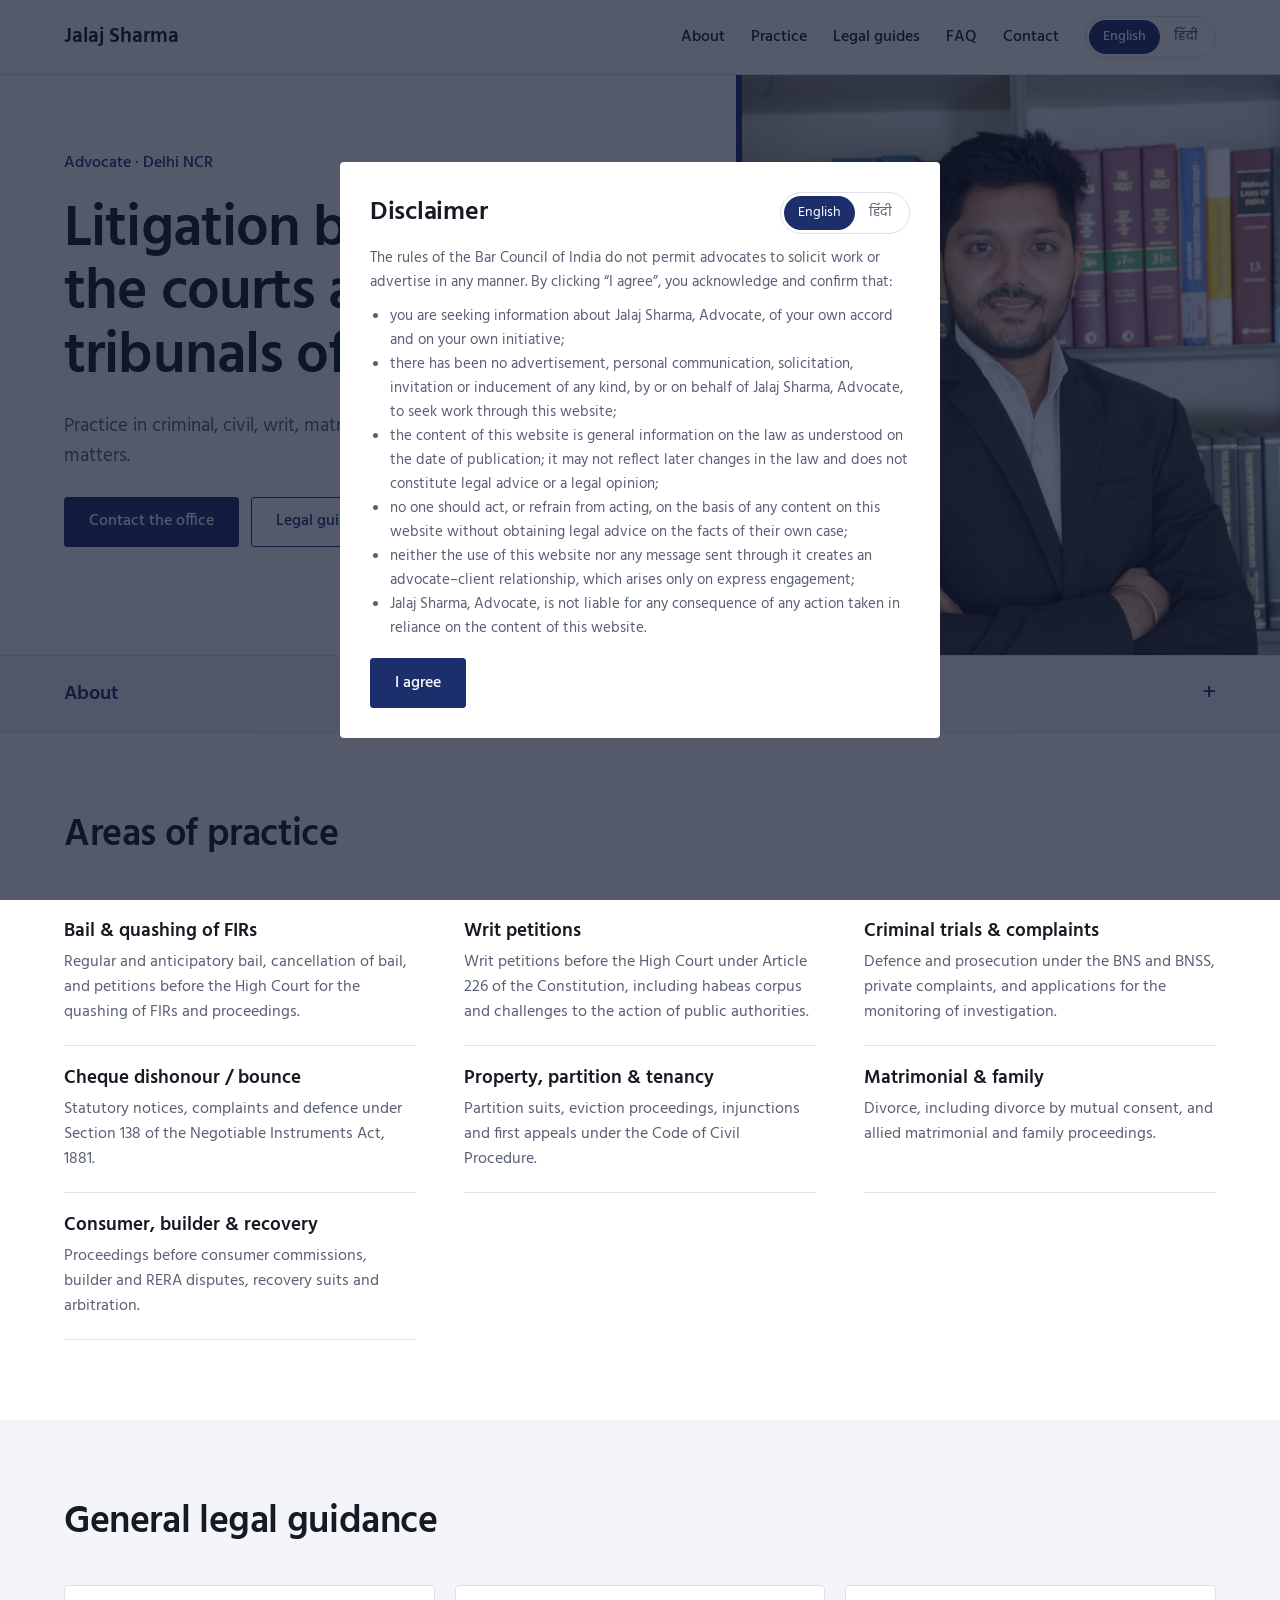
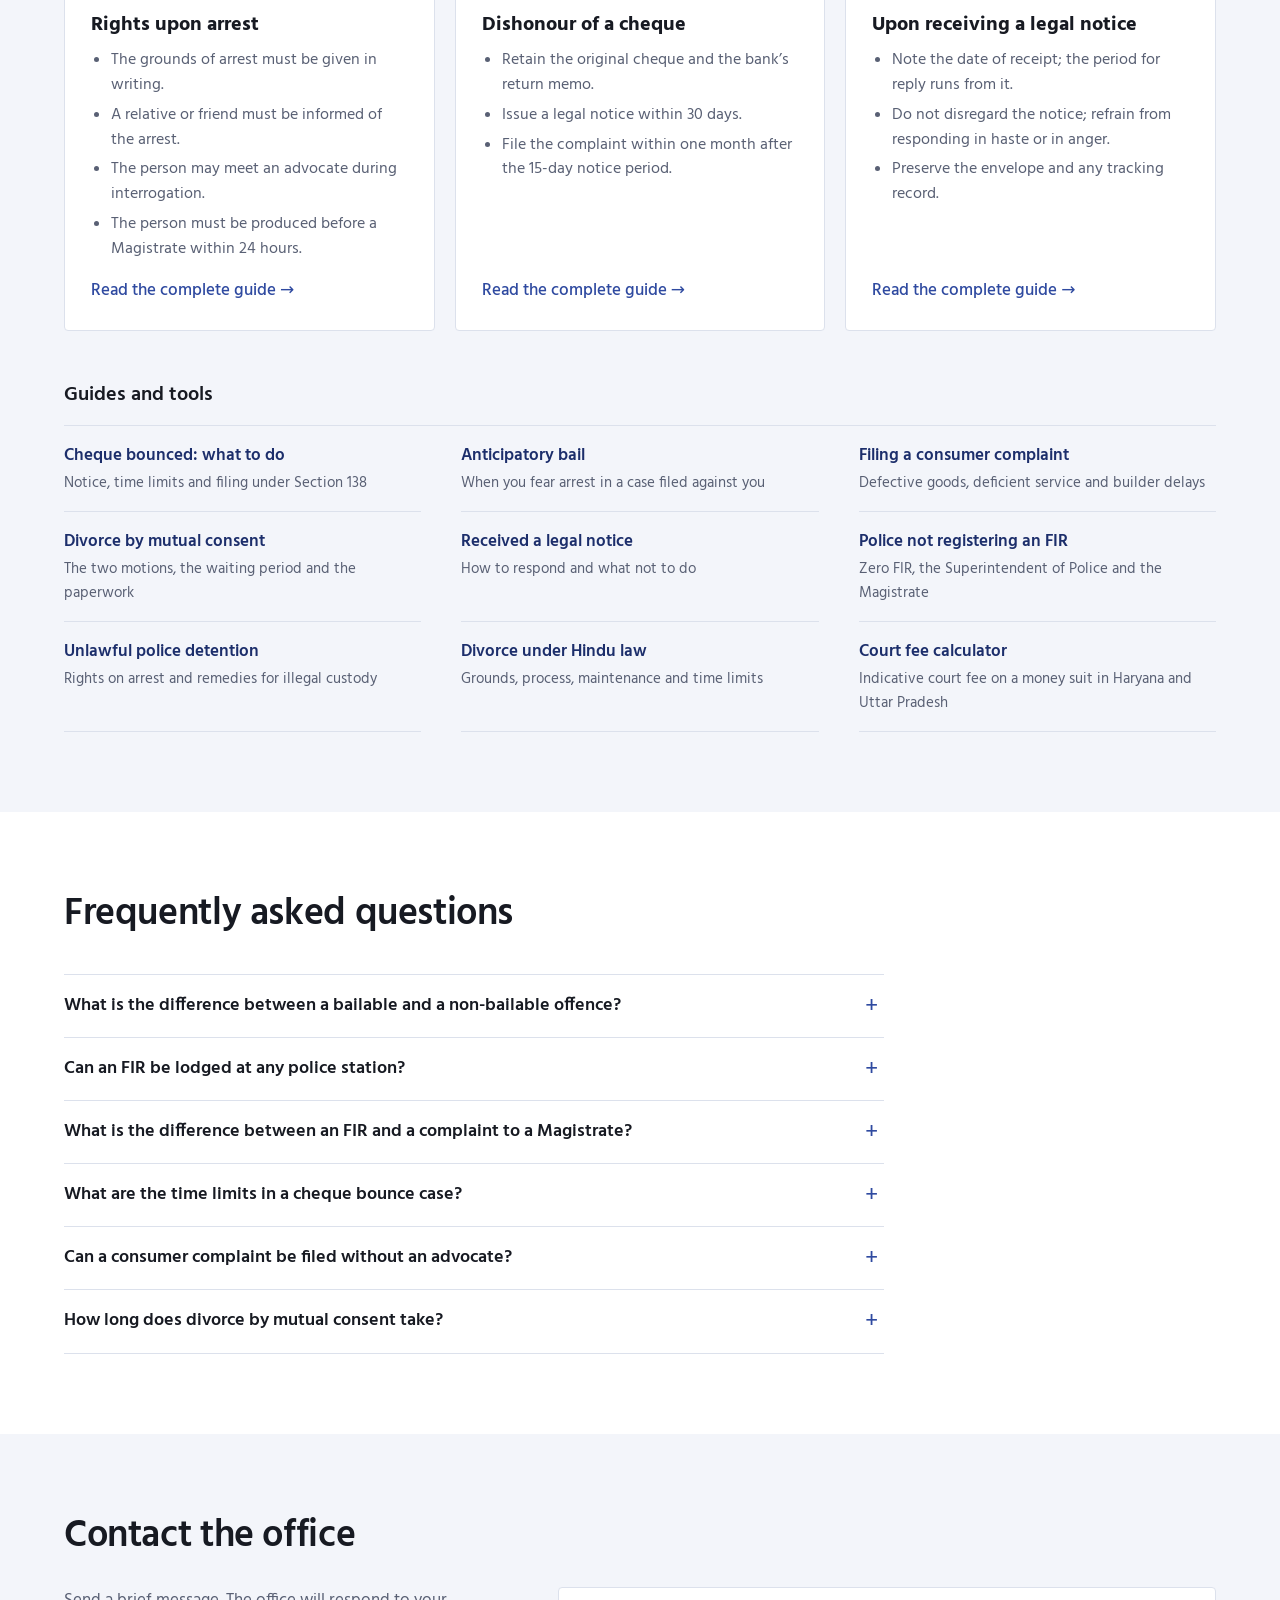
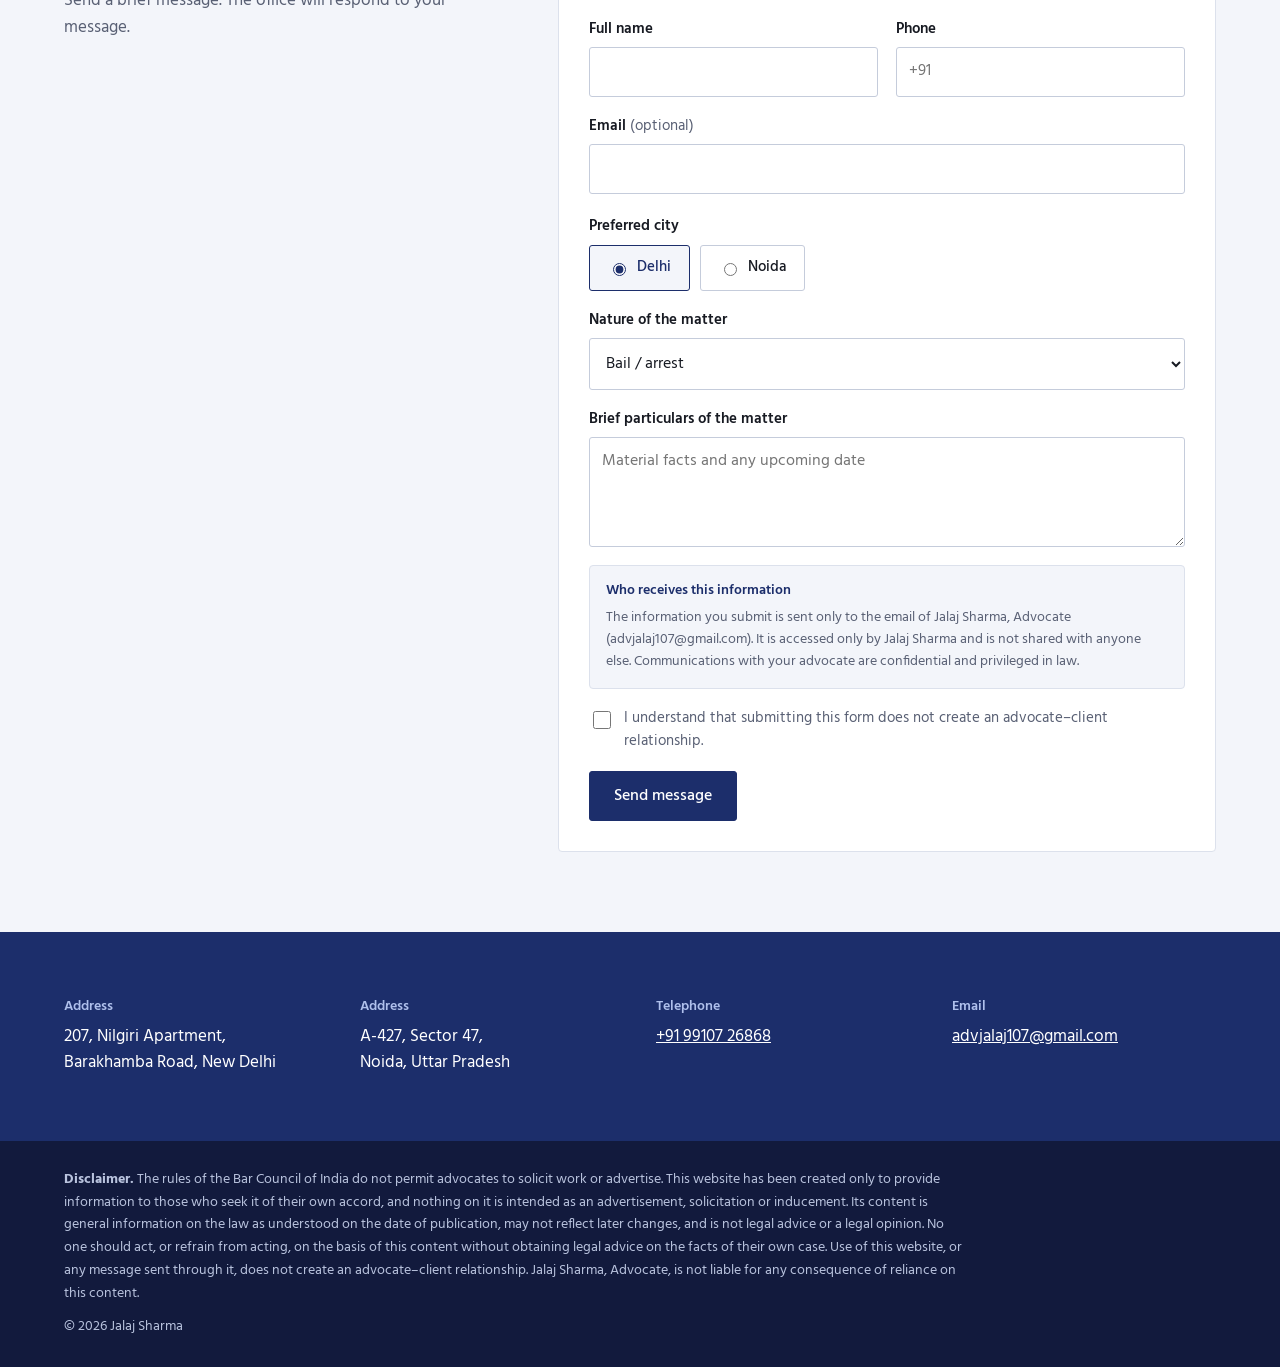
==== commit 1603a527: "Preview: detailed disclaimer, address labels, neutral legal-notice wording, drop notice FAQ Co-Autho" ====
--- a/index.html
+++ b/index.html
@@ -57,13 +57,15 @@
         <button type="button" data-set="hi" aria-pressed="false">हिंदी</button>
       </div>
     </div>
-    <p class="e">The Bar Council of India does not permit advocates to solicit work or advertise. By clicking “I agree”, you acknowledge that:</p>
-    <p class="h">बार काउंसिल ऑफ़ इंडिया के नियमों के अनुसार अधिवक्ता काम माँगने या विज्ञापन करने के लिए अधिकृत नहीं हैं। “मैं सहमत हूँ” पर क्लिक करके आप स्वीकार करते हैं कि:</p>
+    <p class="e">The rules of the Bar Council of India do not permit advocates to solicit work or advertise in any manner. By clicking “I agree”, you acknowledge and confirm that:</p>
+    <p class="h">बार काउंसिल ऑफ़ इंडिया के नियम अधिवक्ताओं को किसी भी प्रकार से काम माँगने या विज्ञापन करने की अनुमति नहीं देते। “मैं सहमत हूँ” पर क्लिक करके आप स्वीकार और पुष्टि करते हैं कि:</p>
     <ul>
-      <li><span class="e">you are seeking information about Jalaj Sharma, Advocate, of your own accord;</span><span class="h">आप अपनी इच्छा से जलज शर्मा, अधिवक्ता, के बारे में जानकारी ले रहे हैं;</span></li>
-      <li><span class="e">there has been no advertisement, solicitation, invitation or inducement of any kind;</span><span class="h">किसी प्रकार का विज्ञापन, आग्रह, निमंत्रण या प्रलोभन नहीं दिया गया है;</span></li>
-      <li><span class="e">the information on this website is general information, not legal advice;</span><span class="h">इस वेबसाइट की जानकारी केवल सामान्य जानकारी है, कानूनी सलाह नहीं;</span></li>
-      <li><span class="e">use of this website does not create an advocate–client relationship.</span><span class="h">इस वेबसाइट के उपयोग से अधिवक्ता–मुवक्किल संबंध नहीं बनता।</span></li>
+      <li><span class="e">you are seeking information about Jalaj Sharma, Advocate, of your own accord and on your own initiative;</span><span class="h">आप अपनी इच्छा और पहल पर जलज शर्मा, अधिवक्ता, के बारे में जानकारी ले रहे हैं;</span></li>
+      <li><span class="e">there has been no advertisement, personal communication, solicitation, invitation or inducement of any kind, by or on behalf of Jalaj Sharma, Advocate, to seek work through this website;</span><span class="h">इस वेबसाइट के माध्यम से काम पाने के लिए जलज शर्मा, अधिवक्ता, द्वारा या उनकी ओर से किसी प्रकार का विज्ञापन, व्यक्तिगत संपर्क, आग्रह, निमंत्रण या प्रलोभन नहीं दिया गया है;</span></li>
+      <li><span class="e">the content of this website is general information on the law as understood on the date of publication; it may not reflect later changes in the law and does not constitute legal advice or a legal opinion;</span><span class="h">इस वेबसाइट की सामग्री प्रकाशन की तिथि पर समझे गए कानून की सामान्य जानकारी है; इसमें कानून में बाद के बदलाव शामिल न हों, यह संभव है, और यह कानूनी सलाह या कानूनी राय नहीं है;</span></li>
+      <li><span class="e">no one should act, or refrain from acting, on the basis of any content on this website without obtaining legal advice on the facts of their own case;</span><span class="h">किसी को भी अपने मामले के तथ्यों पर कानूनी सलाह लिए बिना इस वेबसाइट की किसी सामग्री के आधार पर कोई कार्य नहीं करना चाहिए, या कार्य करने से नहीं रुकना चाहिए;</span></li>
+      <li><span class="e">neither the use of this website nor any message sent through it creates an advocate–client relationship, which arises only on express engagement;</span><span class="h">न तो इस वेबसाइट के उपयोग से और न ही इसके माध्यम से भेजे गए किसी संदेश से अधिवक्ता–मुवक्किल संबंध बनता है; ऐसा संबंध केवल स्पष्ट रूप से नियुक्त किए जाने पर बनता है;</span></li>
+      <li><span class="e">Jalaj Sharma, Advocate, is not liable for any consequence of any action taken in reliance on the content of this website.</span><span class="h">इस वेबसाइट की सामग्री पर भरोसा करके की गई किसी भी कार्रवाई के परिणाम के लिए जलज शर्मा, अधिवक्ता, उत्तरदायी नहीं हैं।</span></li>
     </ul>
     <button type="button" class="btn btn-p" id="agree"><span class="e">I agree</span><span class="h">मैं सहमत हूँ</span></button>
   </div>
@@ -163,7 +165,7 @@
           <h3><span class="e">Upon receiving a legal notice</span><span class="h">लीगल नोटिस मिलने पर</span></h3>
           <ul>
             <li><span class="e">Note the date of receipt; the period for reply runs from it.</span><span class="h">नोटिस मिलने की तारीख नोट करें; जवाब की अवधि उसी से गिनी जाती है।</span></li>
-            <li><span class="e">Do not disregard the notice, and do not reply in haste.</span><span class="h">नोटिस को नज़रअंदाज़ न करें और जल्दबाज़ी में जवाब न दें।</span></li>
+            <li><span class="e">Do not disregard the notice; refrain from responding in haste or in anger.</span><span class="h">नोटिस को नज़रअंदाज़ न करें; जल्दबाज़ी या आवेश में प्रतिक्रिया देने से बचें।</span></li>
             <li><span class="e">Preserve the envelope and any tracking record.</span><span class="h">लिफ़ाफ़ा और ट्रैकिंग रिकॉर्ड संभाल कर रखें।</span></li>
           </ul>
           <a class="more" href="legal-notice-received.html"><span class="e">Read the complete guide →</span><span class="h">पूरी गाइड पढ़ें (अंग्रेज़ी में) →</span></a>
@@ -195,7 +197,6 @@
         <details><summary><span class="e">What are the time limits in a cheque bounce case?</span><span class="h">चेक बाउंस मामले में समय-सीमा क्या है?</span></summary><div class="ans"><p class="e">A legal notice must be sent within 30 days of learning of the dishonour. The drawer has 15 days to pay. If payment is not made, the complaint must be filed within one month after those 15 days.</p><p class="h">चेक बाउंस की जानकारी मिलने के 30 दिन के भीतर लीगल नोटिस भेजना होता है। चेक देने वाले के पास भुगतान के लिए 15 दिन होते हैं। भुगतान न होने पर उन 15 दिनों के बाद एक महीने के भीतर शिकायत दायर करनी होती है।</p></div></details>
         <details><summary><span class="e">Can a consumer complaint be filed without an advocate?</span><span class="h">क्या बिना वकील के उपभोक्ता शिकायत दायर की जा सकती है?</span></summary><div class="ans"><p class="e">Yes. A consumer may file and argue the complaint in person, and complaints can be filed online through the e-Daakhil portal. It must ordinarily be filed within two years of the cause of action.</p><p class="h">हाँ। उपभोक्ता स्वयं शिकायत दायर कर बहस कर सकता है, और ई-दाखिल पोर्टल से ऑनलाइन शिकायत दायर की जा सकती है। सामान्यतः वाद-कारण से दो वर्ष के भीतर शिकायत दायर करनी होती है।</p></div></details>
         <details><summary><span class="e">How long does divorce by mutual consent take?</span><span class="h">आपसी सहमति से तलाक में कितना समय लगता है?</span></summary><div class="ans"><p class="e">The spouses must have lived separately for at least one year before filing. The court then allows a period of six months before the second motion, which it may waive in suitable cases.</p><p class="h">दायर करने से पहले पति-पत्नी का कम से कम एक वर्ष अलग रहना ज़रूरी है। इसके बाद अदालत दूसरे मोशन से पहले छह महीने का समय देती है, जिसे उपयुक्त मामलों में माफ़ किया जा सकता है।</p></div></details>
-        <details><summary><span class="e">Is it necessary to reply to a legal notice?</span><span class="h">क्या लीगल नोटिस का जवाब देना ज़रूरी है?</span></summary><div class="ans"><p class="e">There is generally no legal obligation to reply, but a considered reply puts your version on record. In a cheque bounce notice, failure to pay within 15 days completes the offence.</p><p class="h">सामान्यतः जवाब देना कानूनी रूप से अनिवार्य नहीं है, लेकिन सोच-समझकर दिया गया जवाब आपका पक्ष रिकॉर्ड पर लाता है। चेक बाउंस नोटिस में 15 दिन के भीतर भुगतान न करने पर अपराध पूरा हो जाता है।</p></div></details>
       </div>
     </div>
   </section>
@@ -253,18 +254,18 @@
   </section>
 </main>
 
-<section class="contact" aria-label="Office details">
+<section class="contact" aria-label="Address and contact details">
   <div class="wrap">
-    <div><p class="k"><span class="e">Delhi office</span><span class="h">दिल्ली कार्यालय</span></p><p><span class="e">207, Nilgiri Apartment,<br>Barakhamba Road, New Delhi</span><span class="h">207, नीलगिरि अपार्टमेंट,<br>बाराखंभा रोड, नई दिल्ली</span></p></div>
-    <div><p class="k"><span class="e">Noida office</span><span class="h">नोएडा कार्यालय</span></p><p><span class="e">A-427, Sector 47,<br>Noida, Uttar Pradesh</span><span class="h">ए-427, सेक्टर 47,<br>नोएडा, उत्तर प्रदेश</span></p></div>
+    <div><p class="k"><span class="e">Address</span><span class="h">पता</span></p><p><span class="e">207, Nilgiri Apartment,<br>Barakhamba Road, New Delhi</span><span class="h">207, नीलगिरि अपार्टमेंट,<br>बाराखंभा रोड, नई दिल्ली</span></p></div>
+    <div><p class="k"><span class="e">Address</span><span class="h">पता</span></p><p><span class="e">A-427, Sector 47,<br>Noida, Uttar Pradesh</span><span class="h">ए-427, सेक्टर 47,<br>नोएडा, उत्तर प्रदेश</span></p></div>
     <div><p class="k"><span class="e">Telephone</span><span class="h">टेलीफ़ोन</span></p><p><a href="tel:+919910726868">+91 99107 26868</a></p></div>
     <div><p class="k"><span class="e">Email</span><span class="h">ईमेल</span></p><p><a href="mailto:advjalaj107@gmail.com">advjalaj107@gmail.com</a></p></div>
   </div>
 </section>
 
 <footer><div class="wrap">
-  <p class="e">As per the rules of the Bar Council of India, advocates are not permitted to solicit work or advertise. This website provides information only and is not legal advice. Use of this website does not create an advocate–client relationship.</p>
-  <p class="h">बार काउंसिल ऑफ़ इंडिया के नियमों के अनुसार अधिवक्ता काम माँगने या विज्ञापन करने के लिए अधिकृत नहीं हैं। यह वेबसाइट केवल जानकारी देती है और कानूनी सलाह नहीं है। इस वेबसाइट के उपयोग से अधिवक्ता–मुवक्किल संबंध नहीं बनता।</p>
+  <p class="e"><strong>Disclaimer.</strong> The rules of the Bar Council of India do not permit advocates to solicit work or advertise. This website has been created only to provide information to those who seek it of their own accord, and nothing on it is intended as an advertisement, solicitation or inducement. Its content is general information on the law as understood on the date of publication, may not reflect later changes, and is not legal advice or a legal opinion. No one should act, or refrain from acting, on the basis of this content without obtaining legal advice on the facts of their own case. Use of this website, or any message sent through it, does not create an advocate–client relationship. Jalaj Sharma, Advocate, is not liable for any consequence of reliance on this content.</p>
+  <p class="h"><strong>अस्वीकरण।</strong> बार काउंसिल ऑफ़ इंडिया के नियम अधिवक्ताओं को काम माँगने या विज्ञापन करने की अनुमति नहीं देते। यह वेबसाइट केवल उन लोगों को जानकारी देने के लिए बनाई गई है जो अपनी इच्छा से इसे खोजते हैं, और इसकी कोई भी सामग्री विज्ञापन, आग्रह या प्रलोभन के उद्देश्य से नहीं है। इसकी सामग्री प्रकाशन की तिथि पर समझे गए कानून की सामान्य जानकारी है, इसमें बाद के बदलाव शामिल न हों, यह संभव है, और यह कानूनी सलाह या कानूनी राय नहीं है। अपने मामले के तथ्यों पर कानूनी सलाह लिए बिना किसी को भी इस सामग्री के आधार पर कोई कार्य नहीं करना चाहिए, या कार्य करने से नहीं रुकना चाहिए। इस वेबसाइट के उपयोग से, या इसके माध्यम से भेजे गए किसी संदेश से, अधिवक्ता–मुवक्किल संबंध नहीं बनता। इस सामग्री पर भरोसा करने के किसी भी परिणाम के लिए जलज शर्मा, अधिवक्ता, उत्तरदायी नहीं हैं।</p>
   <p class="copy">© 2026 Jalaj Sharma</p>
 </div></footer>
 
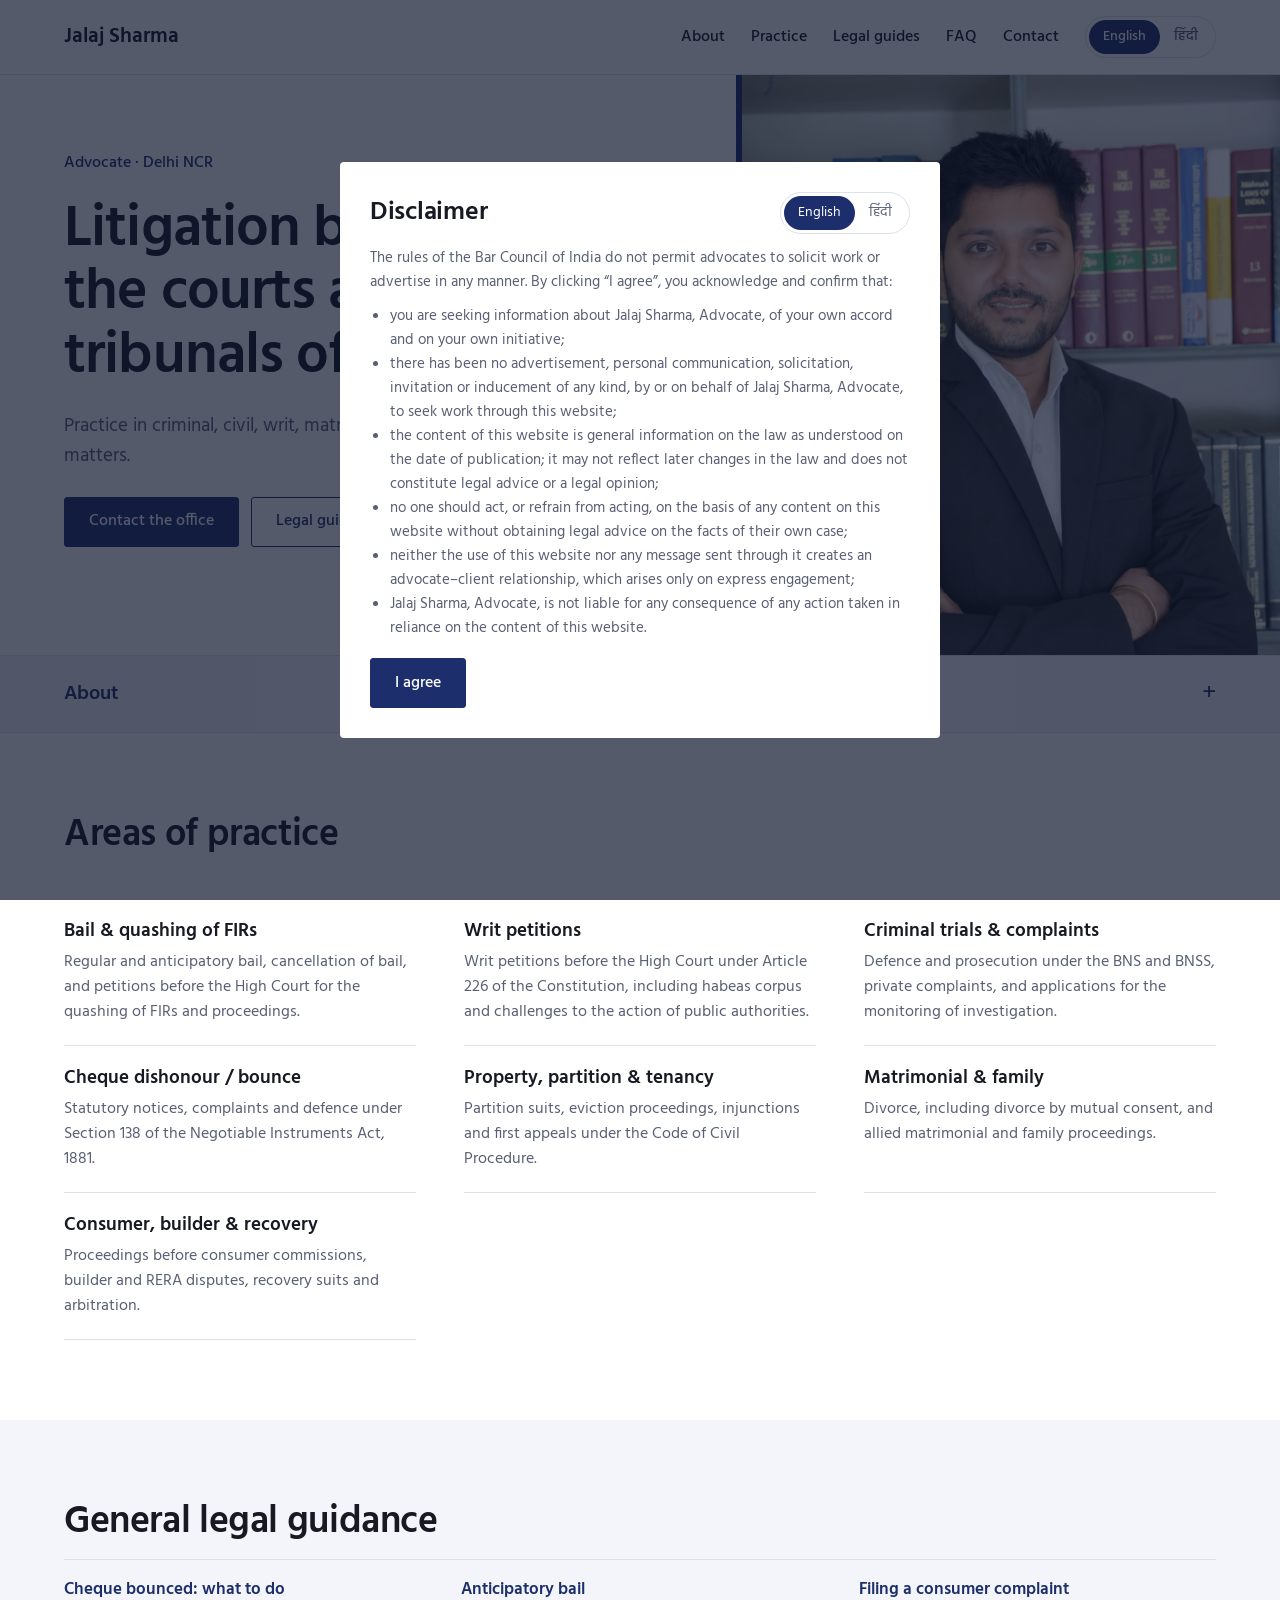
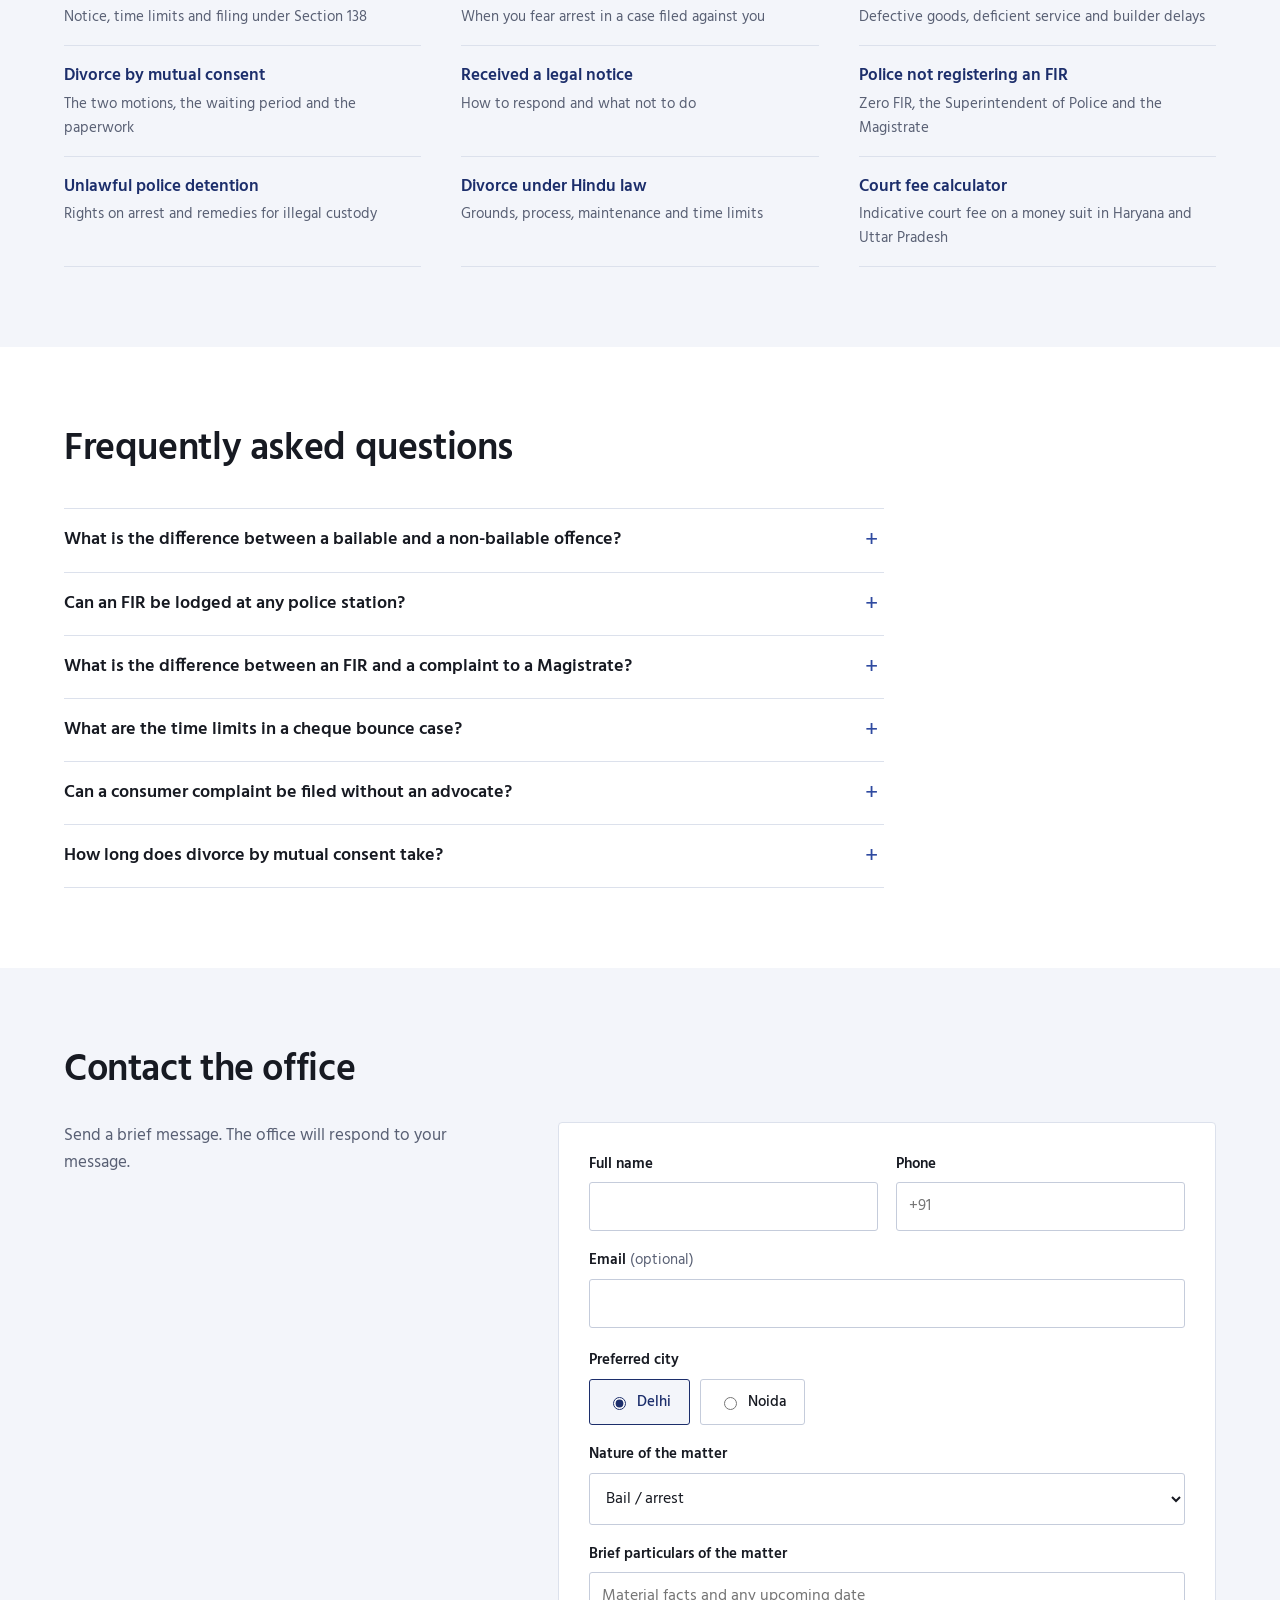
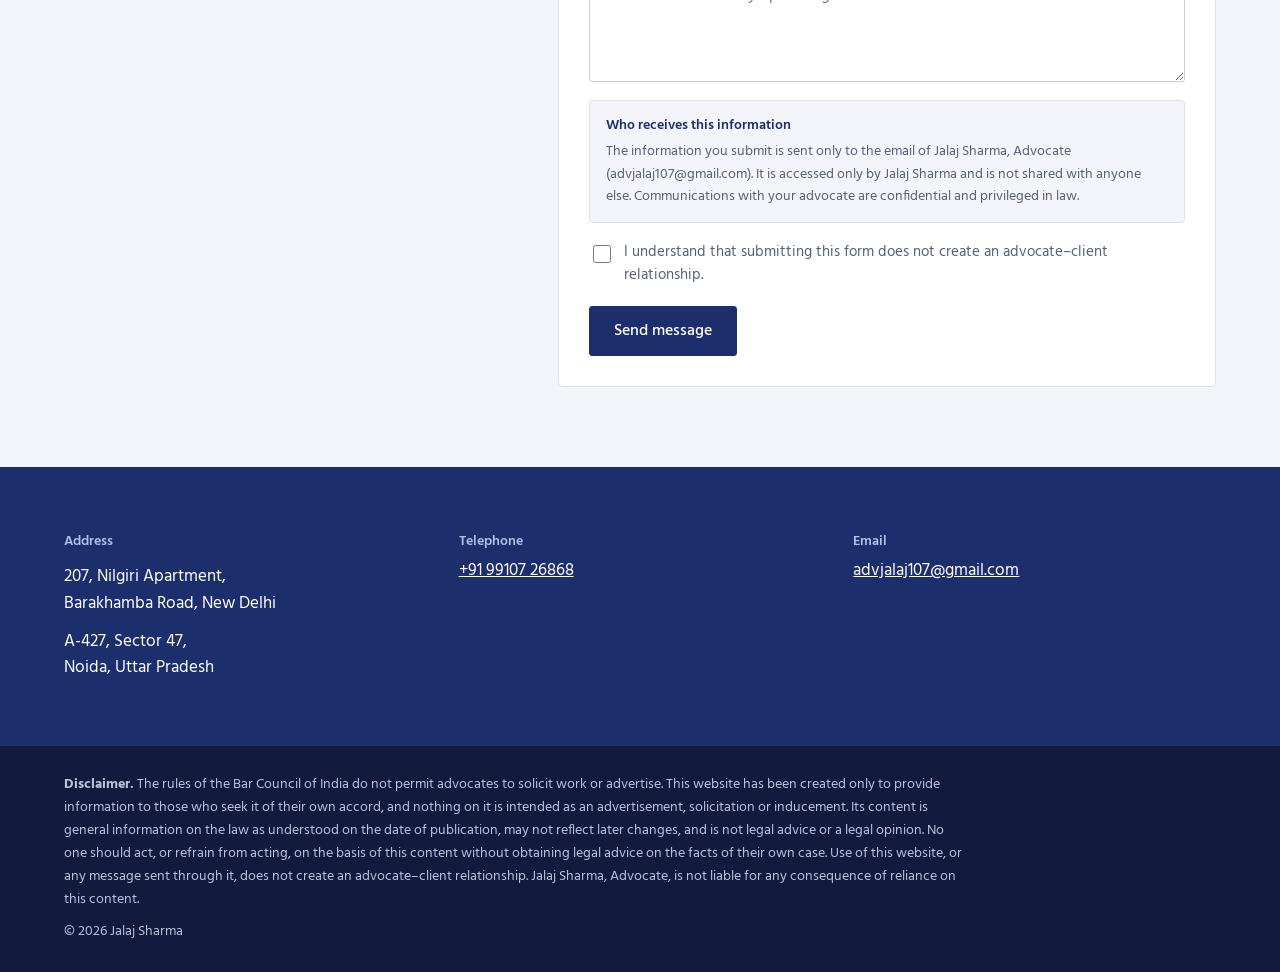
==== commit e76a854b: "Preview: single address label, LL.B./LL.M., guides list only, legal-notice wording Co-Authored-By: C" ====
--- a/index.html
+++ b/index.html
@@ -116,7 +116,7 @@
           <div><dt><span class="e">State Bar Council of original enrolment</span><span class="h">मूल नामांकन की राज्य बार काउंसिल</span></dt><dd><span class="e">Bar Council of Delhi</span><span class="h">बार काउंसिल ऑफ़ दिल्ली</span></dd></div>
           <div><dt><span class="e">State Bar Council on whose roll the name now stands</span><span class="h">वर्तमान राज्य बार काउंसिल</span></dt><dd><span class="e">Bar Council of Delhi</span><span class="h">बार काउंसिल ऑफ़ दिल्ली</span></dd></div>
           <div><dt><span class="e">Bar Associations</span><span class="h">बार एसोसिएशन</span></dt><dd><span class="e">New Delhi Bar Association<br>Delhi High Court Bar Association</span><span class="h">नई दिल्ली बार एसोसिएशन<br>दिल्ली हाई कोर्ट बार एसोसिएशन</span></dd></div>
-          <div><dt><span class="e">Qualifications</span><span class="h">योग्यता</span></dt><dd><span class="e">Master’s degree in Criminal Law</span><span class="h">आपराधिक विधि में स्नातकोत्तर उपाधि</span></dd></div>
+          <div><dt><span class="e">Qualifications</span><span class="h">योग्यता</span></dt><dd><span class="e">B.A. LL.B.<br>LL.M. (Criminal Law)</span><span class="h">बी.ए. एलएल.बी.<br>एलएल.एम. (आपराधिक विधि)</span></dd></div>
         </dl>
         <p class="decl-line"><span class="e">I hereby declare that the information given is true. — Jalaj Sharma, Advocate</span><span class="h">मैं घोषणा करता हूँ कि दी गई जानकारी सत्य है। — जलज शर्मा, अधिवक्ता</span></p>
       </details>
@@ -141,38 +141,6 @@
   <section id="guidance" class="section band">
     <div class="wrap">
       <h2><span class="e">General legal guidance</span><span class="h">सामान्य कानूनी जानकारी</span></h2>
-      <div class="g-grid">
-        <div class="g-card">
-          <h3><span class="e">Rights upon arrest</span><span class="h">गिरफ़्तारी पर अधिकार</span></h3>
-          <ul>
-            <li><span class="e">The grounds of arrest must be given in writing.</span><span class="h">गिरफ़्तारी के कारण लिखित में दिए जाने चाहिए।</span></li>
-            <li><span class="e">A relative or friend must be informed of the arrest.</span><span class="h">उसके किसी रिश्तेदार या मित्र को गिरफ़्तारी की सूचना दी जानी चाहिए।</span></li>
-            <li><span class="e">The person may meet an advocate during interrogation.</span><span class="h">पूछताछ के दौरान वह अपने अधिवक्ता से मिल सकता है।</span></li>
-            <li><span class="e">The person must be produced before a Magistrate within 24 hours.</span><span class="h">उसे 24 घंटे के भीतर मजिस्ट्रेट के सामने पेश किया जाना चाहिए।</span></li>
-          </ul>
-          <a class="more" href="illegal-police-detention.html"><span class="e">Read the complete guide →</span><span class="h">पूरी गाइड पढ़ें (अंग्रेज़ी में) →</span></a>
-        </div>
-        <div class="g-card">
-          <h3><span class="e">Dishonour of a cheque</span><span class="h">चेक बाउंस होने पर</span></h3>
-          <ul>
-            <li><span class="e">Retain the original cheque and the bank’s return memo.</span><span class="h">मूल चेक और बैंक का रिटर्न मेमो संभाल कर रखें।</span></li>
-            <li><span class="e">Issue a legal notice within 30 days.</span><span class="h">30 दिन के भीतर लीगल नोटिस भेजें।</span></li>
-            <li><span class="e">File the complaint within one month after the 15-day notice period.</span><span class="h">नोटिस की 15 दिन की अवधि के बाद एक महीने के भीतर शिकायत दायर करें।</span></li>
-          </ul>
-          <a class="more e" href="cheque-bounce-what-to-do.html">Read the complete guide →</a><a class="more h" href="cheque-bounce-kya-kare.html" lang="hi">पूरी गाइड पढ़ें →</a>
-        </div>
-        <div class="g-card">
-          <h3><span class="e">Upon receiving a legal notice</span><span class="h">लीगल नोटिस मिलने पर</span></h3>
-          <ul>
-            <li><span class="e">Note the date of receipt; the period for reply runs from it.</span><span class="h">नोटिस मिलने की तारीख नोट करें; जवाब की अवधि उसी से गिनी जाती है।</span></li>
-            <li><span class="e">Do not disregard the notice; refrain from responding in haste or in anger.</span><span class="h">नोटिस को नज़रअंदाज़ न करें; जल्दबाज़ी या आवेश में प्रतिक्रिया देने से बचें।</span></li>
-            <li><span class="e">Preserve the envelope and any tracking record.</span><span class="h">लिफ़ाफ़ा और ट्रैकिंग रिकॉर्ड संभाल कर रखें।</span></li>
-          </ul>
-          <a class="more" href="legal-notice-received.html"><span class="e">Read the complete guide →</span><span class="h">पूरी गाइड पढ़ें (अंग्रेज़ी में) →</span></a>
-        </div>
-      </div>
-
-      <h3 class="guides-h"><span class="e">Guides and tools</span><span class="h">गाइड और टूल</span></h3>
       <ul class="guides">
         <li><a href="cheque-bounce-what-to-do.html" class="e">Cheque bounced: what to do</a><a href="cheque-bounce-kya-kare.html" class="h" lang="hi">चेक बाउंस होने पर क्या करें</a><span class="e">Notice, time limits and filing under Section 138</span><span class="h">लीगल नोटिस, समय-सीमा और धारा 138 के तहत केस</span></li>
         <li><a href="anticipatory-bail.html"><span class="e">Anticipatory bail</span><span class="h">अग्रिम ज़मानत (अंग्रेज़ी में)</span></a><span class="e">When you fear arrest in a case filed against you</span><span class="h">जब आपके विरुद्ध केस में गिरफ़्तारी की आशंका हो</span></li>
@@ -256,8 +224,7 @@
 
 <section class="contact" aria-label="Address and contact details">
   <div class="wrap">
-    <div><p class="k"><span class="e">Address</span><span class="h">पता</span></p><p><span class="e">207, Nilgiri Apartment,<br>Barakhamba Road, New Delhi</span><span class="h">207, नीलगिरि अपार्टमेंट,<br>बाराखंभा रोड, नई दिल्ली</span></p></div>
-    <div><p class="k"><span class="e">Address</span><span class="h">पता</span></p><p><span class="e">A-427, Sector 47,<br>Noida, Uttar Pradesh</span><span class="h">ए-427, सेक्टर 47,<br>नोएडा, उत्तर प्रदेश</span></p></div>
+    <div class="addr"><p class="k"><span class="e">Address</span><span class="h">पता</span></p><p><span class="e">207, Nilgiri Apartment,<br>Barakhamba Road, New Delhi</span><span class="h">207, नीलगिरि अपार्टमेंट,<br>बाराखंभा रोड, नई दिल्ली</span></p><p><span class="e">A-427, Sector 47,<br>Noida, Uttar Pradesh</span><span class="h">ए-427, सेक्टर 47,<br>नोएडा, उत्तर प्रदेश</span></p></div>
     <div><p class="k"><span class="e">Telephone</span><span class="h">टेलीफ़ोन</span></p><p><a href="tel:+919910726868">+91 99107 26868</a></p></div>
     <div><p class="k"><span class="e">Email</span><span class="h">ईमेल</span></p><p><a href="mailto:advjalaj107@gmail.com">advjalaj107@gmail.com</a></p></div>
   </div>
--- a/assets/site.css
+++ b/assets/site.css
@@ -160,6 +160,7 @@
 .contact .k{font-size:13.5px;font-weight:600;color:#AFC0EC;margin:0 0 6px}
 .contact p{margin:0;font-size:16.5px}
 .contact a{color:#fff;overflow-wrap:anywhere}
+.contact .addr p + p{margin-top:12px}
 footer{background:#121A3D;color:#B9C3DE;font-size:13.5px;line-height:1.7}
 footer .wrap{padding-block:28px}
 footer p{margin:0;max-width:900px}
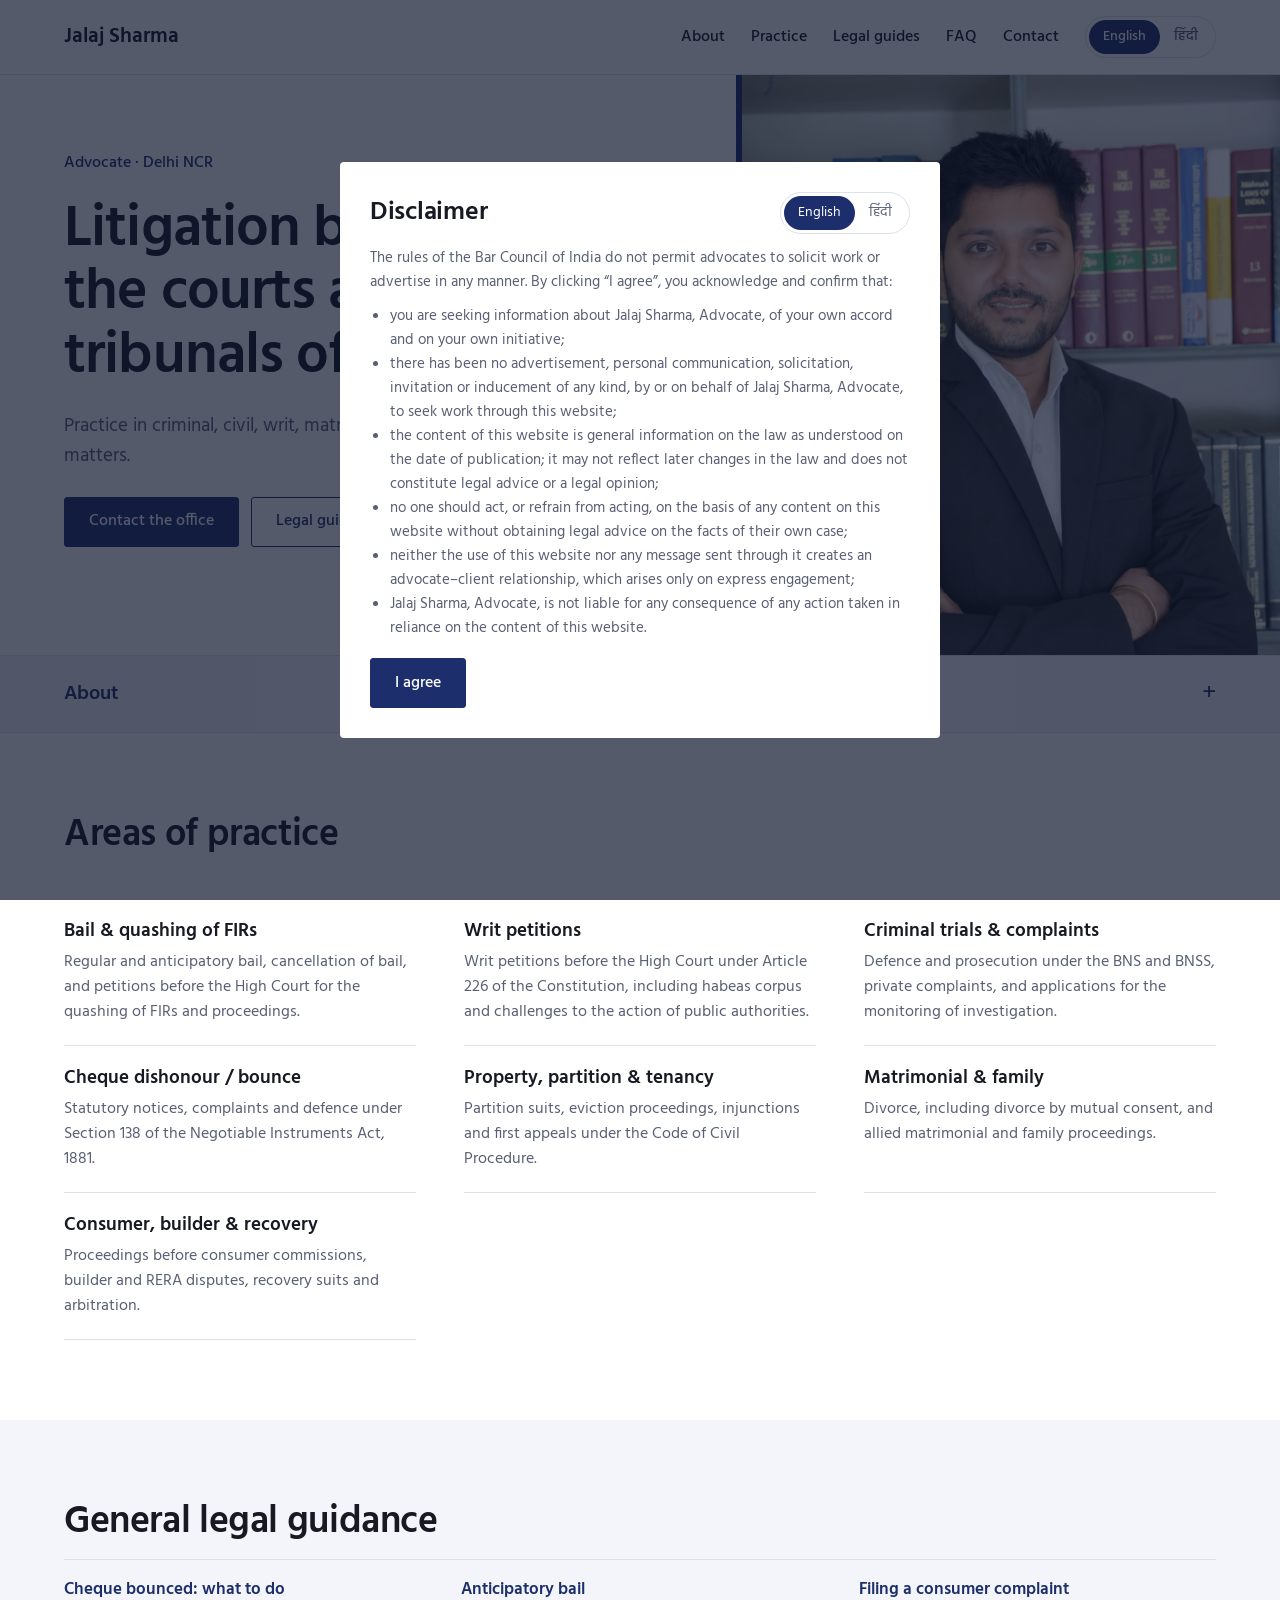
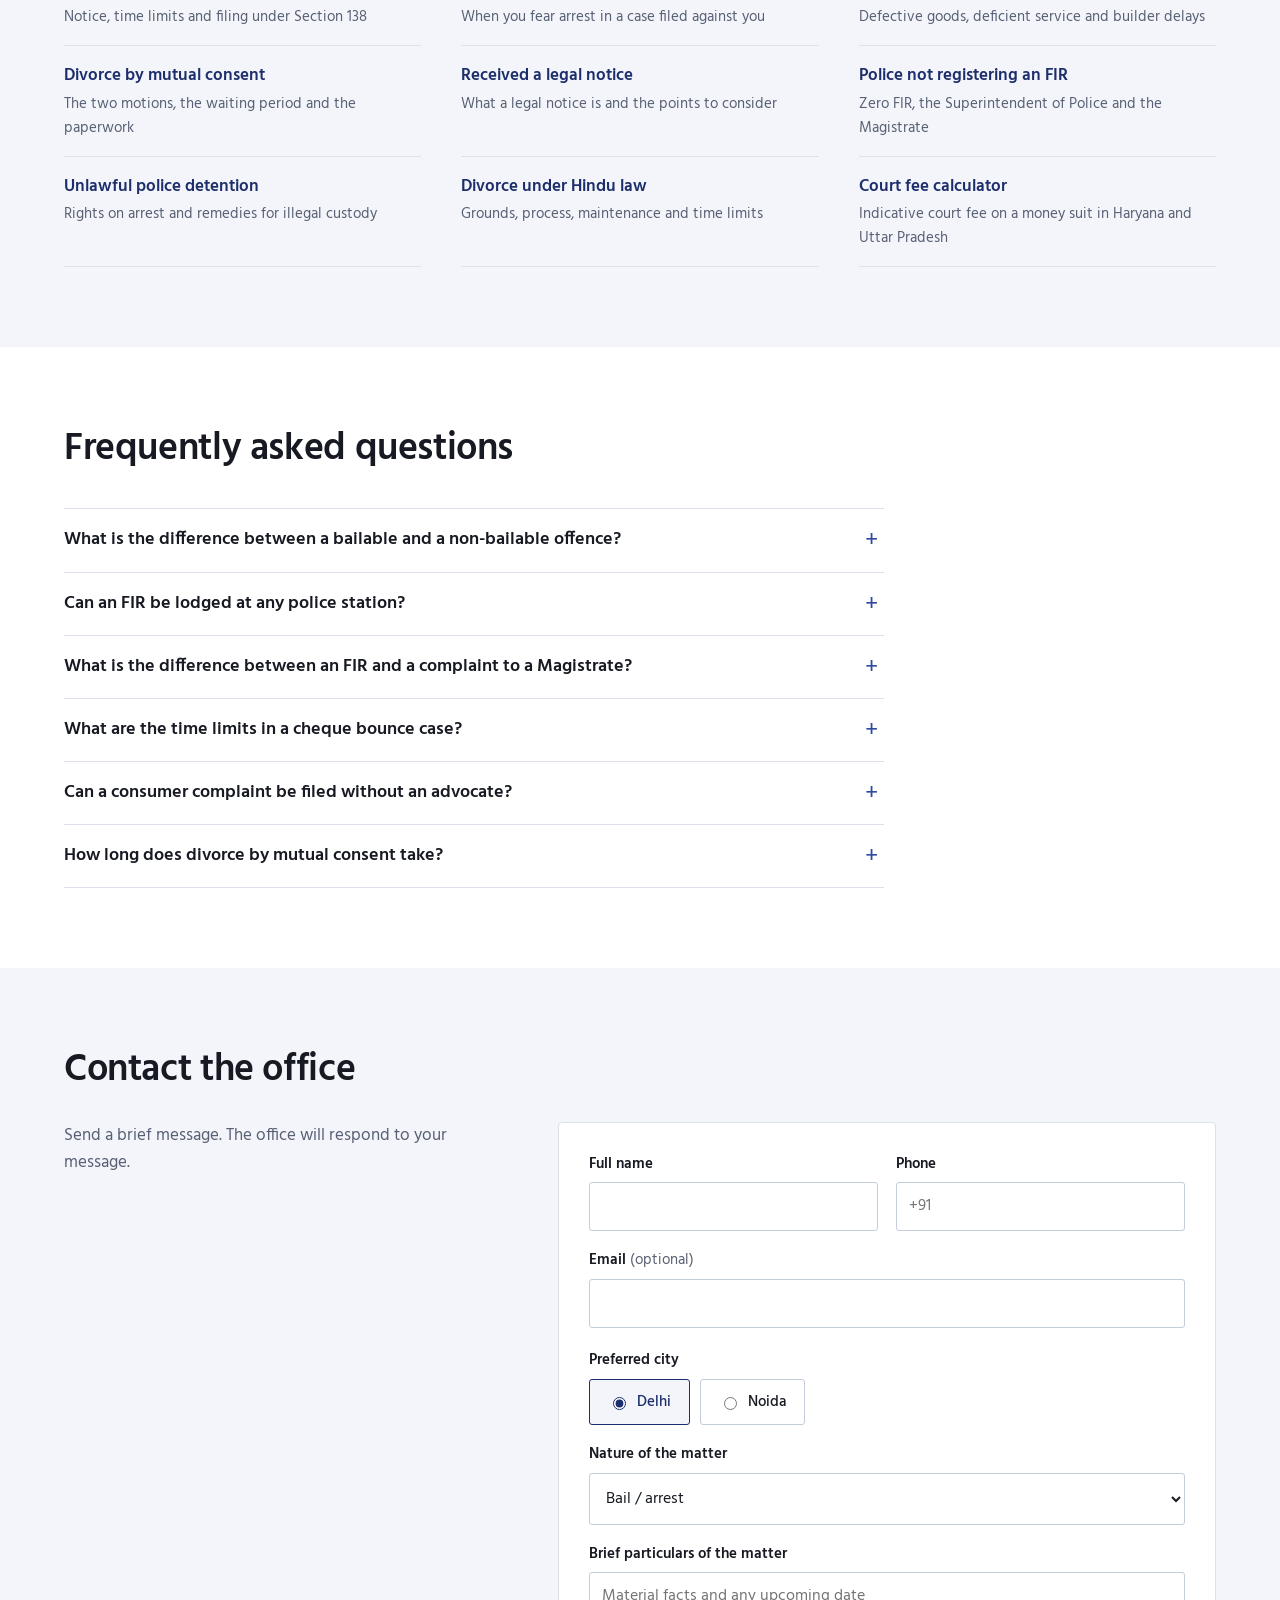
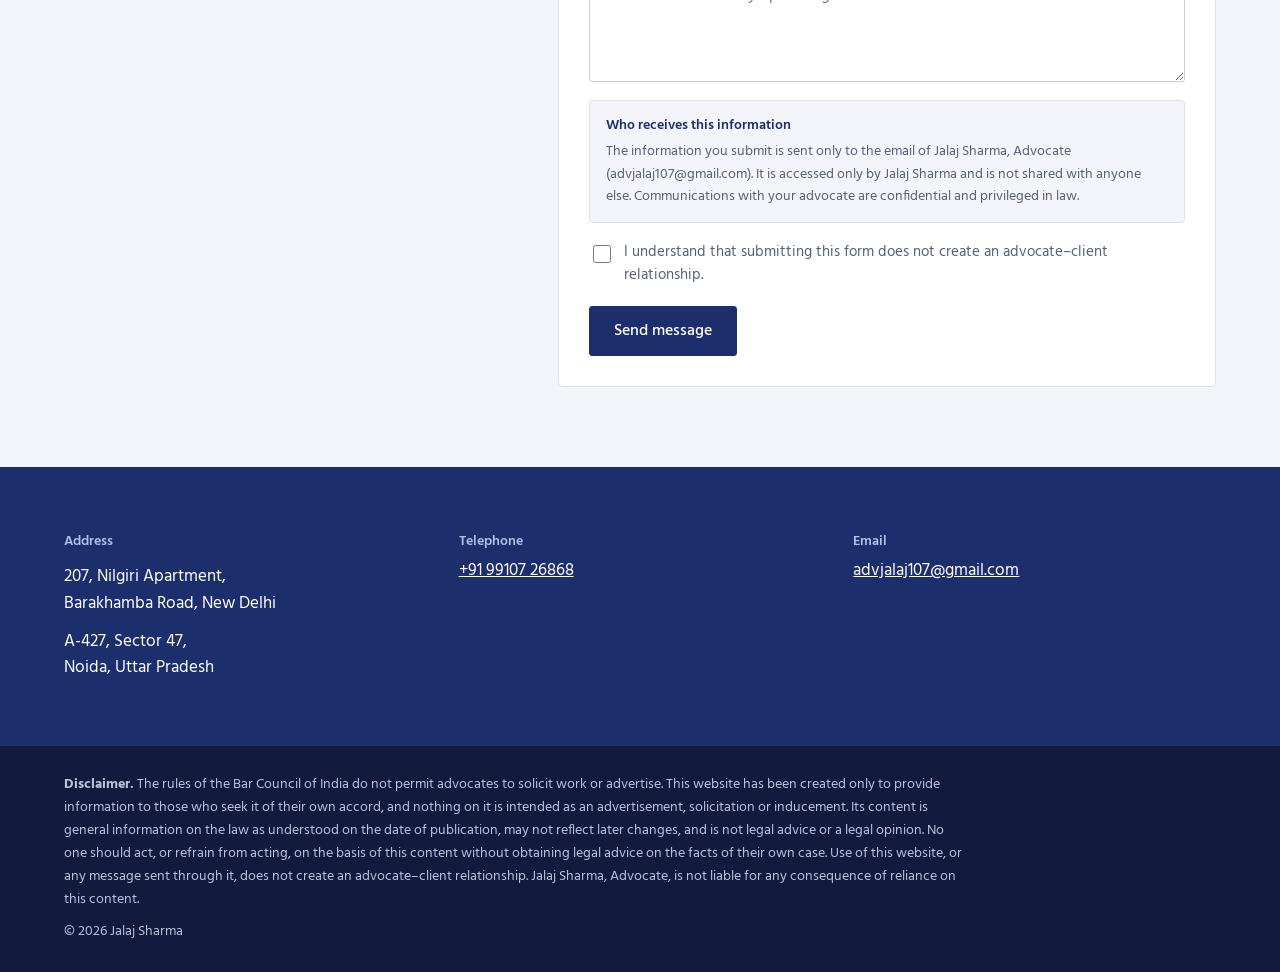
==== commit a79dd31b: "Preview: neutral legal-notice guide label Co-Authored-By: Claude Opus 5.5 <noreply@anthropic.com> Cl" ====
--- a/index.html
+++ b/index.html
@@ -146,7 +146,7 @@
         <li><a href="anticipatory-bail.html"><span class="e">Anticipatory bail</span><span class="h">अग्रिम ज़मानत (अंग्रेज़ी में)</span></a><span class="e">When you fear arrest in a case filed against you</span><span class="h">जब आपके विरुद्ध केस में गिरफ़्तारी की आशंका हो</span></li>
         <li><a href="consumer-complaint.html"><span class="e">Filing a consumer complaint</span><span class="h">उपभोक्ता शिकायत (अंग्रेज़ी में)</span></a><span class="e">Defective goods, deficient service and builder delays</span><span class="h">ख़राब सामान, कमी वाली सेवा और बिल्डर की देरी</span></li>
         <li><a href="mutual-consent-divorce.html"><span class="e">Divorce by mutual consent</span><span class="h">आपसी सहमति से तलाक (अंग्रेज़ी में)</span></a><span class="e">The two motions, the waiting period and the paperwork</span><span class="h">दो मोशन, प्रतीक्षा अवधि और दस्तावेज़</span></li>
-        <li><a href="legal-notice-received.html"><span class="e">Received a legal notice</span><span class="h">लीगल नोटिस मिला है (अंग्रेज़ी में)</span></a><span class="e">How to respond and what not to do</span><span class="h">जवाब कैसे दें और क्या न करें</span></li>
+        <li><a href="legal-notice-received.html"><span class="e">Received a legal notice</span><span class="h">लीगल नोटिस मिला है (अंग्रेज़ी में)</span></a><span class="e">What a legal notice is and the points to consider</span><span class="h">लीगल नोटिस क्या है और किन बातों पर विचार करें</span></li>
         <li><a href="police-not-registering-fir.html"><span class="e">Police not registering an FIR</span><span class="h">पुलिस एफ़आईआर दर्ज नहीं कर रही (अंग्रेज़ी में)</span></a><span class="e">Zero FIR, the Superintendent of Police and the Magistrate</span><span class="h">ज़ीरो एफ़आईआर, पुलिस अधीक्षक और मजिस्ट्रेट</span></li>
         <li><a href="illegal-police-detention.html"><span class="e">Unlawful police detention</span><span class="h">पुलिस द्वारा अवैध हिरासत (अंग्रेज़ी में)</span></a><span class="e">Rights on arrest and remedies for illegal custody</span><span class="h">गिरफ़्तारी पर अधिकार और अवैध हिरासत के उपाय</span></li>
         <li><a href="divorce-hindu-marriage-act.html"><span class="e">Divorce under Hindu law</span><span class="h">हिंदू विधि के तहत तलाक (अंग्रेज़ी में)</span></a><span class="e">Grounds, process, maintenance and time limits</span><span class="h">आधार, प्रक्रिया, भरण-पोषण और समय-सीमा</span></li>
